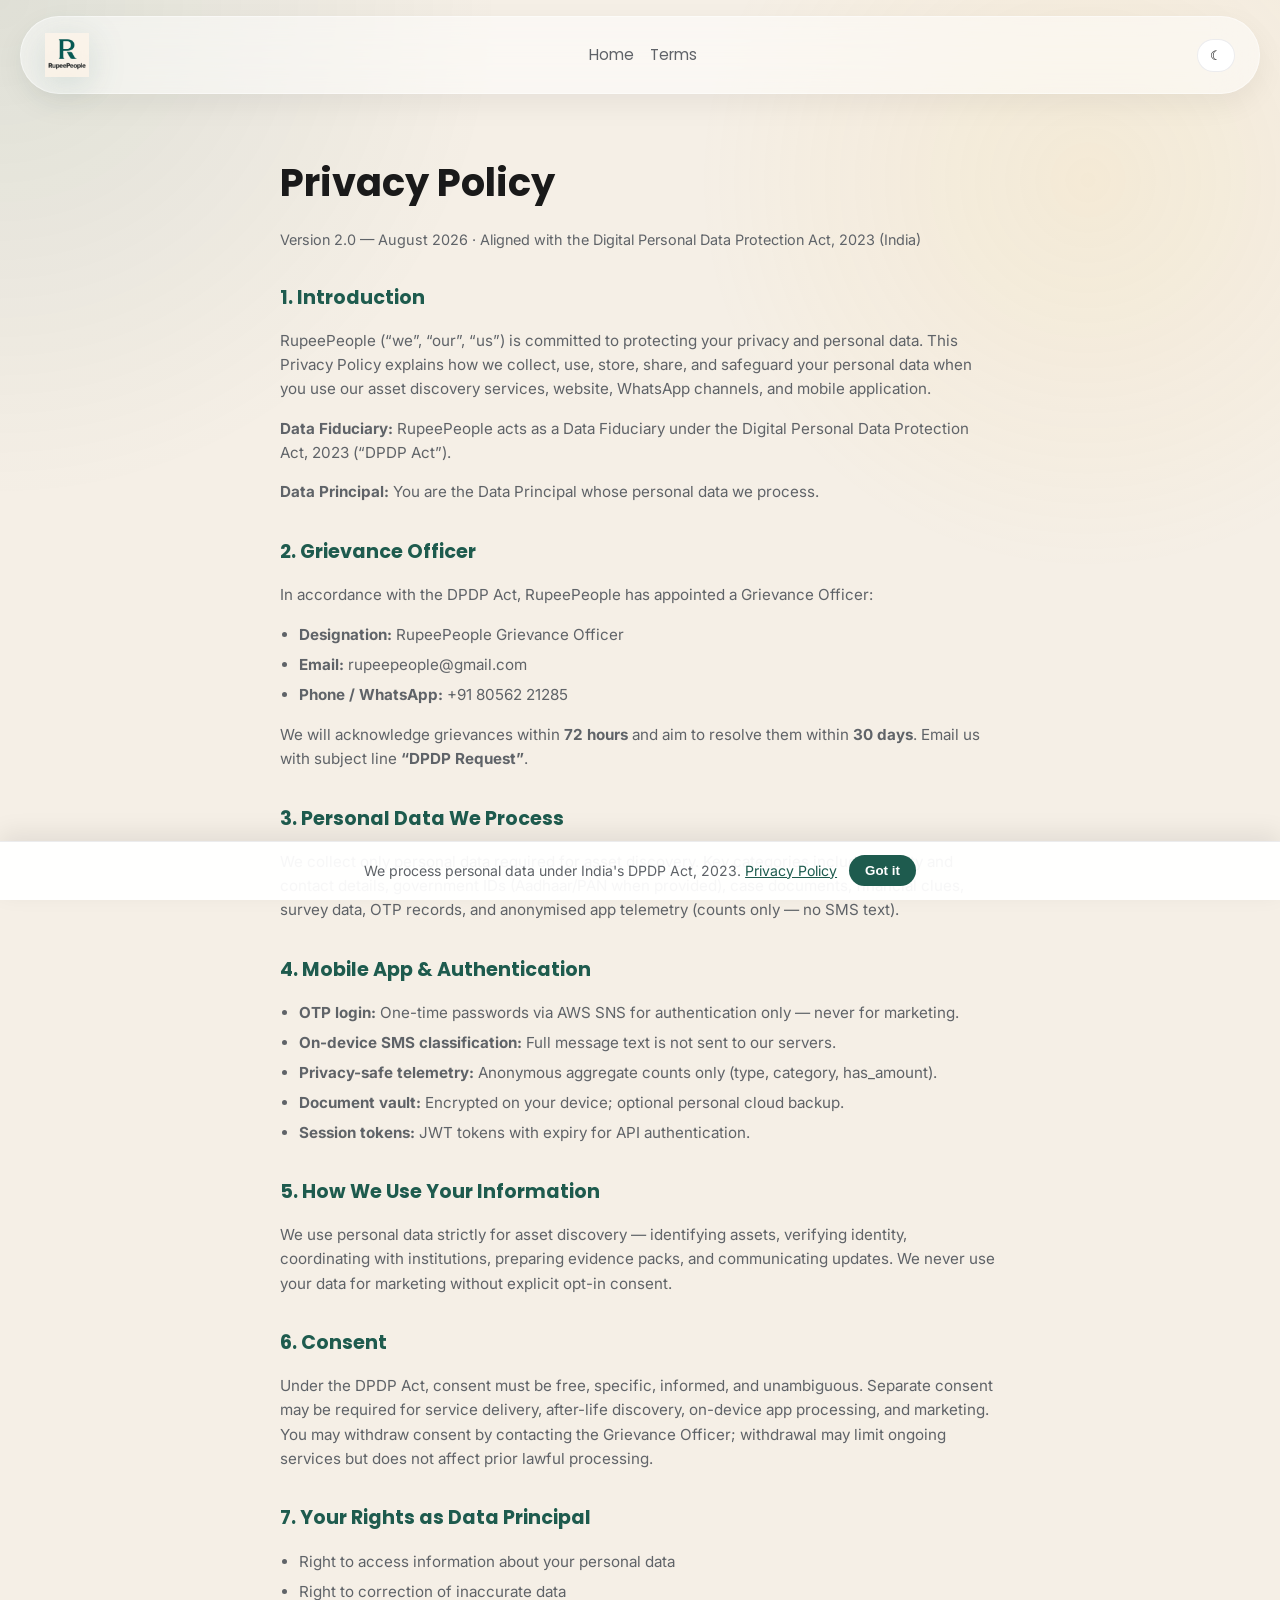
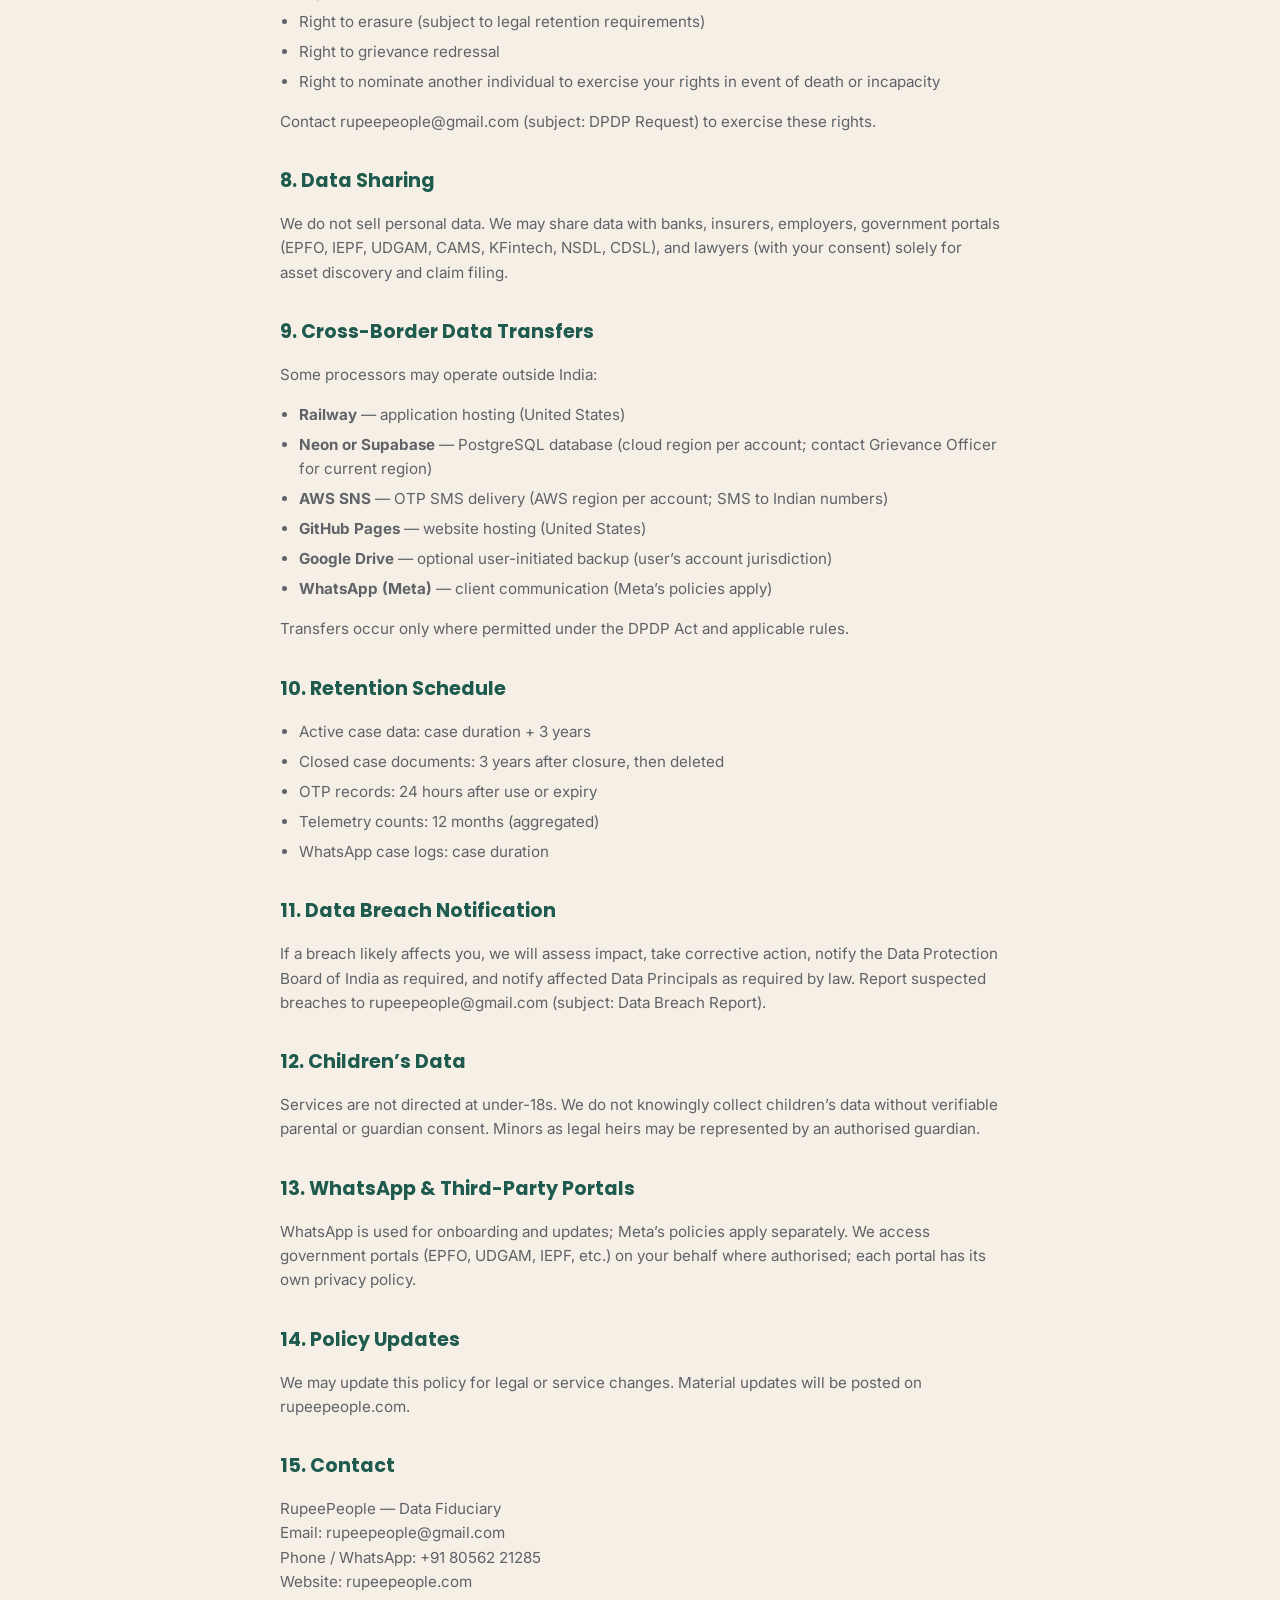
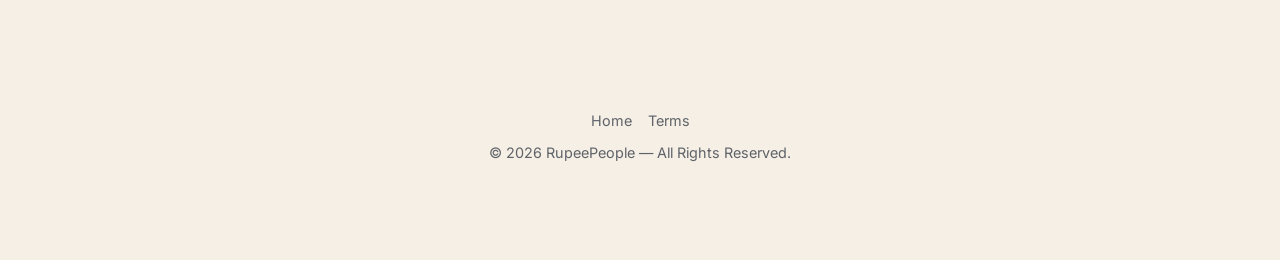
==== privacy.html @ bc7de08b "Publish DPDP Act 2023 legal pages and website compliance notices. Update Privacy Policy v2.0, add Te" ====
﻿<!DOCTYPE html>
<html lang="en">
<head>
  <meta charset="UTF-8" />
  <meta name="viewport" content="width=device-width, initial-scale=1.0" />
  <meta name="description" content="RupeePeople Privacy Policy v2.0 — DPDP Act 2023 compliant. Grievance Officer, Data Principal rights, retention, and cross-border disclosures." />
  <title>Privacy Policy — RupeePeople</title>
  <link rel="preconnect" href="https://fonts.googleapis.com" />
  <link rel="preconnect" href="https://fonts.gstatic.com" crossorigin />
  <link href="https://fonts.googleapis.com/css2?family=Inter:wght@400;500;600;700&family=Poppins:wght@500;600;700&display=swap" rel="stylesheet" />
  <link rel="stylesheet" href="style.css" />
  <script defer src="script.js"></script>
</head>
<body>
  <header class="rp-header">
    <div class="rp-logo-wrap">
      <a href="index.html"><img src="Logo with wording.jpeg" alt="RupeePeople logo" class="rp-logo" /></a>
    </div>
    <nav class="rp-nav">
      <a href="index.html">Home</a>
      <a href="terms.html">Terms</a>
    </nav>
    <button class="rp-dark-toggle" id="darkToggle" aria-label="Toggle dark mode">☾</button>
  </header>

  <main class="rp-legal">
    <h1>Privacy Policy</h1>
    <p class="rp-legal-meta">Version 2.0 — August 2026 · Aligned with the Digital Personal Data Protection Act, 2023 (India)</p>

    <h2>1. Introduction</h2>
    <p>RupeePeople (“we”, “our”, “us”) is committed to protecting your privacy and personal data. This Privacy Policy explains how we collect, use, store, share, and safeguard your personal data when you use our asset discovery services, website, WhatsApp channels, and mobile application.</p>
    <p><strong>Data Fiduciary:</strong> RupeePeople acts as a Data Fiduciary under the Digital Personal Data Protection Act, 2023 (“DPDP Act”).</p>
    <p><strong>Data Principal:</strong> You are the Data Principal whose personal data we process.</p>

    <h2>2. Grievance Officer</h2>
    <p>In accordance with the DPDP Act, RupeePeople has appointed a Grievance Officer:</p>
    <ul>
      <li><strong>Designation:</strong> RupeePeople Grievance Officer</li>
      <li><strong>Email:</strong> <a href="mailto:rupeepeople@gmail.com">rupeepeople@gmail.com</a></li>
      <li><strong>Phone / WhatsApp:</strong> <a href="tel:+918056221285">+91 80562 21285</a></li>
    </ul>
    <p>We will acknowledge grievances within <strong>72 hours</strong> and aim to resolve them within <strong>30 days</strong>. Email us with subject line <strong>“DPDP Request”</strong>.</p>

    <h2>3. Personal Data We Process</h2>
    <p>We collect only personal data required for asset discovery. Key categories include identity and contact details, government IDs (Aadhaar/PAN when provided), case documents, financial clues, survey data, OTP records, and anonymised app telemetry (counts only — no SMS text).</p>

    <h2>4. Mobile App &amp; Authentication</h2>
    <ul>
      <li><strong>OTP login:</strong> One-time passwords via AWS SNS for authentication only — never for marketing.</li>
      <li><strong>On-device SMS classification:</strong> Full message text is not sent to our servers.</li>
      <li><strong>Privacy-safe telemetry:</strong> Anonymous aggregate counts only (type, category, has_amount).</li>
      <li><strong>Document vault:</strong> Encrypted on your device; optional personal cloud backup.</li>
      <li><strong>Session tokens:</strong> JWT tokens with expiry for API authentication.</li>
    </ul>

    <h2>5. How We Use Your Information</h2>
    <p>We use personal data strictly for asset discovery — identifying assets, verifying identity, coordinating with institutions, preparing evidence packs, and communicating updates. We never use your data for marketing without explicit opt-in consent.</p>

    <h2>6. Consent</h2>
    <p>Under the DPDP Act, consent must be free, specific, informed, and unambiguous. Separate consent may be required for service delivery, after-life discovery, on-device app processing, and marketing. You may withdraw consent by contacting the Grievance Officer; withdrawal may limit ongoing services but does not affect prior lawful processing.</p>

    <h2>7. Your Rights as Data Principal</h2>
    <ul>
      <li>Right to access information about your personal data</li>
      <li>Right to correction of inaccurate data</li>
      <li>Right to erasure (subject to legal retention requirements)</li>
      <li>Right to grievance redressal</li>
      <li>Right to nominate another individual to exercise your rights in event of death or incapacity</li>
    </ul>
    <p>Contact <a href="mailto:rupeepeople@gmail.com">rupeepeople@gmail.com</a> (subject: DPDP Request) to exercise these rights.</p>

    <h2>8. Data Sharing</h2>
    <p>We do not sell personal data. We may share data with banks, insurers, employers, government portals (EPFO, IEPF, UDGAM, CAMS, KFintech, NSDL, CDSL), and lawyers (with your consent) solely for asset discovery and claim filing.</p>

    <h2>9. Cross-Border Data Transfers</h2>
    <p>Some processors may operate outside India:</p>
    <ul>
      <li><strong>Railway</strong> — application hosting (United States)</li>
      <li><strong>Neon or Supabase</strong> — PostgreSQL database (cloud region per account; contact Grievance Officer for current region)</li>
      <li><strong>AWS SNS</strong> — OTP SMS delivery (AWS region per account; SMS to Indian numbers)</li>
      <li><strong>GitHub Pages</strong> — website hosting (United States)</li>
      <li><strong>Google Drive</strong> — optional user-initiated backup (user’s account jurisdiction)</li>
      <li><strong>WhatsApp (Meta)</strong> — client communication (Meta’s policies apply)</li>
    </ul>
    <p>Transfers occur only where permitted under the DPDP Act and applicable rules.</p>

    <h2>10. Retention Schedule</h2>
    <ul>
      <li>Active case data: case duration + 3 years</li>
      <li>Closed case documents: 3 years after closure, then deleted</li>
      <li>OTP records: 24 hours after use or expiry</li>
      <li>Telemetry counts: 12 months (aggregated)</li>
      <li>WhatsApp case logs: case duration</li>
    </ul>

    <h2>11. Data Breach Notification</h2>
    <p>If a breach likely affects you, we will assess impact, take corrective action, notify the Data Protection Board of India as required, and notify affected Data Principals as required by law. Report suspected breaches to <a href="mailto:rupeepeople@gmail.com">rupeepeople@gmail.com</a> (subject: Data Breach Report).</p>

    <h2>12. Children’s Data</h2>
    <p>Services are not directed at under-18s. We do not knowingly collect children’s data without verifiable parental or guardian consent. Minors as legal heirs may be represented by an authorised guardian.</p>

    <h2>13. WhatsApp &amp; Third-Party Portals</h2>
    <p>WhatsApp is used for onboarding and updates; Meta’s policies apply separately. We access government portals (EPFO, UDGAM, IEPF, etc.) on your behalf where authorised; each portal has its own privacy policy.</p>

    <h2>14. Policy Updates</h2>
    <p>We may update this policy for legal or service changes. Material updates will be posted on rupeepeople.com.</p>

    <h2>15. Contact</h2>
    <p>RupeePeople — Data Fiduciary<br />
    Email: <a href="mailto:rupeepeople@gmail.com">rupeepeople@gmail.com</a><br />
    Phone / WhatsApp: <a href="tel:+918056221285">+91 80562 21285</a><br />
    Website: <a href="https://www.rupeepeople.com">rupeepeople.com</a></p>
  </main>

  <footer class="rp-footer">
    <nav class="rp-footer-links"><a href="index.html">Home</a><a href="terms.html">Terms</a></nav>
    <span>© 2026 RupeePeople — All Rights Reserved.</span>
  </footer>
</body>
</html>
---- style.css ----
﻿:root {
  --bg: #F5EFE6;
  --bg-2: #ffffff;
  --text: #1A1A1A;
  --muted: #5f6368;
  --accent: #1E5B4E;
  --accent-2: #2a7a68;
  --border: rgba(15, 23, 42, 0.08);
  --shadow: 0 20px 40px rgba(0, 0, 0, 0.08);
  --hero-shift: 0px;
}

* { box-sizing: border-box; }
html {
  scroll-behavior: smooth;
  scroll-padding-top: 90px;
}
body {
  margin: 0;
  font-family: Inter, -apple-system, BlinkMacSystemFont, "Segoe UI", sans-serif;
  color: var(--text);
  background: var(--bg);
  line-height: 1.6;
  overflow-x: hidden;
}

h1, h2, h3, .rp-nav a, .rp-tagline, .rp-btn-primary, .rp-btn-ghost {
  font-family: Poppins, Inter, -apple-system, BlinkMacSystemFont, "Segoe UI", sans-serif;
}

body::before {
  content: "";
  position: fixed;
  inset: 0;
  background: radial-gradient(circle at top left, rgba(30, 91, 78, 0.10), transparent 32%),
              radial-gradient(circle at 85% 20%, rgba(240, 193, 75, 0.10), transparent 30%);
  pointer-events: none;
  z-index: -1;
}

a { color: inherit; text-decoration: none; }
img { max-width: 100%; display: block; }

.rp-header {
  position: sticky;
  top: 0;
  z-index: 20;
  display: flex;
  align-items: center;
  justify-content: space-between;
  padding: 1rem 1.5rem;
  margin: 16px 20px 0;
  background: rgba(255,255,255,0.5);
  backdrop-filter: blur(20px);
  border: 1px solid rgba(255,255,255,0.45);
  border-radius: 999px;
  box-shadow: 0 10px 30px rgba(0, 0, 0, 0.06);
  animation: fadeDown 700ms ease both;
}

@keyframes fadeDown {
  from { transform: translateY(-8px); opacity: 0; }
  to { transform: translateY(0); opacity: 1; }
}

.rp-logo-wrap {
  display: flex;
  align-items: center;
  gap: 0.8rem;
}

.rp-logo {
  height: 44px;
  width: auto;
  filter: drop-shadow(0 8px 18px rgba(30, 91, 78, 0.16));
}

.rp-tagline {
  font-size: 0.8rem;
  font-weight: 700;
  letter-spacing: 0.16em;
  text-transform: uppercase;
  color: var(--accent);
}

.rp-logo-animate { animation: rpLogoPop 1.2s ease-out; }

@keyframes rpLogoPop {
  0% { transform: scale(0.2); opacity: 0; }
  60% { transform: scale(1.15); opacity: 1; }
  100% { transform: scale(1); }
}

.rp-nav {
  display: flex;
  gap: 1rem;
  color: var(--muted);
  font-size: 0.95rem;
}

.rp-nav a:hover {
  color: var(--accent);
}

.rp-dark-toggle {
  border: 1px solid var(--border);
  background: #fff;
  border-radius: 999px;
  padding: 0.5rem 0.75rem;
  cursor: pointer;
}

.rp-hero {
  position: relative;
  min-height: 92vh;
  display: flex;
  align-items: center;
  justify-content: center;
  padding: 5.5rem 1.25rem 3rem;
  overflow: hidden;
}

.rp-hero::before,
.rp-hero::after {
  content: "";
  position: absolute;
  inset: 0;
  pointer-events: none;
  transition: transform 220ms ease-out;
}

.rp-hero::before {
  background: radial-gradient(circle at 20% 20%, rgba(30, 91, 78, 0.16), transparent 32%),
              radial-gradient(circle at 80% 20%, rgba(240, 193, 75, 0.16), transparent 34%);
  transform: translate3d(0, calc(var(--hero-shift) * -1), 0);
}

.rp-hero::after {
  background: linear-gradient(120deg, rgba(255,255,255,0.24), transparent 60%);
  transform: translate3d(0, calc(var(--hero-shift) * 0.35), 0);
}

.rp-hero-inner {
  position: relative;
  z-index: 1;
  max-width: 980px;
  margin: 0 auto;
  text-align: center;
  background: rgba(255,255,255,0.4);
  border: 1px solid rgba(255,255,255,0.45);
  border-radius: 24px;
  box-shadow: 0 20px 40px rgba(0, 0, 0, 0.08);
  padding: 3.3rem 1.6rem;
  overflow: hidden;
  backdrop-filter: blur(20px);
  animation: heroReveal 900ms ease both;
}

.rp-hero-inner::before {
  content: "";
  position: absolute;
  inset: -20% auto auto -10%;
  width: 320px;
  height: 320px;
  background: radial-gradient(circle, rgba(30, 91, 78, 0.18), transparent 70%);
  filter: blur(10px);
  pointer-events: none;
}

.rp-hero-inner::after {
  content: "";
  position: absolute;
  inset: auto -40px -40px auto;
  width: 240px;
  height: 240px;
  background: radial-gradient(circle, rgba(240, 193, 75, 0.16), transparent 70%);
  filter: blur(8px);
  pointer-events: none;
}

@keyframes heroReveal {
  from { transform: translateY(18px); opacity: 0; }
  to { transform: translateY(0); opacity: 1; }
}

.rp-hero h1 {
  font-size: clamp(2.4rem, 4.3vw, 3.6rem);
  margin: 0 auto 1rem;
  line-height: 1.05;
  letter-spacing: -0.03em;
  font-weight: 800;
  max-width: 760px;
  animation: heroTextIn 900ms cubic-bezier(0.2, 0.8, 0.2, 1) both;
}

.rp-hero p {
  font-size: 1.12rem;
  color: var(--muted);
  max-width: 720px;
  margin: 0 auto 1.6rem;
  opacity: 0.9;
  animation: heroTextIn 900ms cubic-bezier(0.2, 0.8, 0.2, 1) 140ms both;
}

.rp-hero-cta {
  animation: heroTextIn 900ms cubic-bezier(0.2, 0.8, 0.2, 1) 280ms both;
}

@keyframes heroTextIn {
  from {
    opacity: 0;
    transform: translateY(16px);
  }
  to {
    opacity: 1;
    transform: translateY(0);
  }
}

.rp-hero-cta {
  display: flex;
  flex-wrap: wrap;
  gap: 0.85rem;
}

.rp-btn-primary,
.rp-btn-ghost {
  display: inline-flex;
  align-items: center;
  justify-content: center;
  padding: 0.9rem 1.2rem;
  border-radius: 999px;
  font-weight: 600;
  transition: transform 180ms ease, box-shadow 180ms ease;
}

.rp-hero-cta {
  justify-content: center;
}

.rp-btn-primary {
  background: linear-gradient(135deg, var(--accent), var(--accent-2));
  color: white;
  box-shadow: 0 16px 30px rgba(30, 91, 78, 0.18);
  border: 1px solid transparent;
}

.rp-btn-ghost {
  background: #fff;
  border: 1px solid var(--border);
}

.rp-btn-primary:hover,
.rp-btn-ghost:hover {
  transform: translateY(-2px);
}

.rp-card:hover,
.rp-contact-item:hover {
  transform: translateY(-4px);
  box-shadow: 0 24px 48px rgba(0, 0, 0, 0.1);
  transition: transform 220ms ease, box-shadow 220ms ease;
}

.rp-btn-primary,
.rp-btn-ghost,
.rp-contact-item,
.rp-card {
  will-change: transform;
}

.rp-section {
  max-width: 1100px;
  margin: 0 auto 1.5rem;
  padding: 1.2rem 1.25rem 2rem;
}

.rp-glass {
  background: rgba(255,255,255,0.5);
  border: 1px solid rgba(255,255,255,0.45);
  border-radius: 20px;
  box-shadow: 0 12px 30px rgba(0, 0, 0, 0.06);
  backdrop-filter: blur(15px);
}

.rp-section h2 {
  margin-top: 0;
  margin-bottom: 0.7rem;
  font-size: clamp(1.5rem, 2.2vw, 2rem);
}

.rp-section > p {
  color: var(--muted);
  max-width: 760px;
}

.rp-grid {
  display: grid;
  grid-template-columns: repeat(3, minmax(0, 1fr));
  gap: 1rem;
  margin-top: 1.4rem;
}

.rp-card {
  padding: 1.15rem 1.15rem 1.2rem;
  border-radius: 20px;
}

.rp-card h3 {
  margin: 0 0 0.35rem;
  font-size: 1.05rem;
}

.rp-card p {
  margin: 0;
  color: var(--muted);
}

.rp-contact {
  padding-bottom: 5rem;
}

.rp-contact-grid {
  display: grid;
  grid-template-columns: repeat(3, minmax(0, 1fr));
  gap: 1rem;
  margin-top: 1rem;
}

.rp-contact-item {
  padding: 1rem 1.1rem;
  background: rgba(255,255,255,0.65);
  border: 1px solid rgba(255,255,255,0.45);
  border-radius: 18px;
  box-shadow: 0 10px 24px rgba(0, 0, 0, 0.05);
  font-weight: 600;
  backdrop-filter: blur(10px);
}

.rp-whatsapp-fab {
  position: fixed;
  right: 1.2rem;
  bottom: 1.2rem;
  border: 0;
  border-radius: 999px;
  width: 58px;
  height: 58px;
  font-size: 1.4rem;
  background: linear-gradient(135deg, var(--accent), var(--accent-2));
  color: white;
  box-shadow: 0 16px 30px rgba(30, 91, 78, 0.24);
  cursor: pointer;
}

.rp-footer {
  padding: 1.2rem 1.5rem 2rem;
  text-align: center;
  color: var(--muted);
  font-size: 0.9rem;
}

@media (max-width: 900px) {
  .rp-grid,
  .rp-contact-grid {
    grid-template-columns: repeat(2, minmax(0, 1fr));
  }
}

@media (max-width: 640px) {
  .rp-header {
    flex-wrap: wrap;
    gap: 0.7rem;
  }
  .rp-nav {
    width: 100%;
    justify-content: space-between;
  }
  .rp-hero-inner {
    padding: 2.2rem 1.1rem;
  }
  .rp-grid,
  .rp-contact-grid {
    grid-template-columns: 1fr;
  }
}

body.dark {
  --bg: #07110d;
  --bg-2: #0f1713;
  --text: #f7f9f8;
  --muted: #b7c2bc;
  --accent: #34d399;
  --accent-2: #22d3ee;
  --border: rgba(255,255,255,0.1);
  background: linear-gradient(180deg, #07110d 0%, #0d1612 100%);
}

body.dark .rp-header,
body.dark .rp-hero-inner,
body.dark .rp-glass,
body.dark .rp-card,
body.dark .rp-contact-item {
  background: rgba(15, 23, 20, 0.9);
  color: var(--text);
}

body.dark .rp-btn-ghost,
body.dark .rp-dark-toggle {
  background: #0f1713;
  color: var(--text);
}

.rp-btn-gold {
  display: inline-flex;
  align-items: center;
  justify-content: center;
  padding: 0.9rem 1.2rem;
  border-radius: 999px;
  font-weight: 600;
  transition: transform 180ms ease, box-shadow 180ms ease;
  background: linear-gradient(135deg, #F0C14B, #e8b030);
  color: #1A1A1A;
  box-shadow: 0 12px 24px rgba(240, 193, 75, 0.25);
  border: 1px solid transparent;
}
.rp-btn-gold:hover { transform: translateY(-2px); }
.rp-grid-2 { grid-template-columns: repeat(2, minmax(0, 1fr)); }
.rp-card ul { margin: 0.5rem 0 0; padding-left: 1.1rem; color: var(--muted); font-size: 0.9rem; }
.rp-card ul li { margin-bottom: 0.25rem; }
.rp-badge { display: inline-block; font-size: 0.75rem; font-weight: 600; padding: 0.25rem 0.65rem; border-radius: 999px; background: rgba(30, 91, 78, 0.12); color: var(--accent); margin-bottom: 0.5rem; }
.rp-badge-gold { background: rgba(240, 193, 75, 0.25); color: #8a6914; }
.rp-subsection-title { font-size: 1.1rem; font-weight: 600; margin: 1.8rem 0 0.5rem; color: var(--text); }
.rp-trust-strip { max-width: 1100px; margin: 0 auto 1.5rem; padding: 1.5rem 1.25rem; }
.rp-trust-list { display: grid; grid-template-columns: repeat(4, minmax(0, 1fr)); gap: 1rem; list-style: none; margin: 0; padding: 0; }
.rp-trust-list li { text-align: center; padding: 1rem; background: rgba(255,255,255,0.55); border: 1px solid rgba(255,255,255,0.45); border-radius: 16px; font-size: 0.9rem; font-weight: 500; backdrop-filter: blur(10px); }
.rp-trust-list li strong { display: block; color: var(--accent); margin-bottom: 0.3rem; font-size: 0.85rem; }
.rp-app-highlight { border-left: 4px solid #F0C14B; }
.rp-pricing-note { margin-top: 1.2rem; padding: 1rem 1.2rem; background: rgba(30, 91, 78, 0.08); border-radius: 14px; font-size: 0.95rem; color: var(--text); }
.rp-footer-links { display: flex; flex-wrap: wrap; justify-content: center; gap: 1rem; margin-bottom: 0.6rem; }
.rp-footer-links a:hover { color: var(--accent); }
.rp-legal { max-width: 760px; margin: 0 auto; padding: 2rem 1.25rem 5rem; }
.rp-legal h1 { font-size: clamp(1.8rem, 3vw, 2.4rem); margin-bottom: 0.3rem; }
.rp-legal .rp-legal-meta { color: var(--muted); font-size: 0.9rem; margin-bottom: 2rem; }
.rp-legal h2 { font-size: 1.2rem; margin: 2rem 0 0.6rem; color: var(--accent); }
.rp-legal p, .rp-legal li { color: var(--muted); font-size: 0.95rem; }
.rp-legal ul { padding-left: 1.2rem; }
.rp-legal ul li { margin-bottom: 0.35rem; }
.rp-whatsapp-fab { z-index: 30; }
.rp-hero { min-height: 88vh; }
.rp-hero h1 { font-size: clamp(2rem, 4vw, 3.2rem); max-width: 820px; font-weight: 700; line-height: 1.1; }
@media (max-width: 900px) { .rp-trust-list { grid-template-columns: repeat(2, minmax(0, 1fr)); } }
@media (max-width: 640px) { .rp-tagline { display: none; } .rp-grid-2, .rp-trust-list { grid-template-columns: 1fr; } .rp-nav { flex-wrap: wrap; gap: 0.5rem; } }
body.dark .rp-trust-list li { background: rgba(15, 23, 20, 0.9); color: var(--text); }
body.dark .rp-pricing-note { background: rgba(61, 158, 136, 0.12); }

.rp-consent-note {
  font-size: 0.82rem;
  color: var(--muted);
  margin-top: 1.2rem;
  max-width: 520px;
  margin-left: auto;
  margin-right: auto;
}
.rp-consent-note a { color: var(--accent); text-decoration: underline; }

.rp-dpdp-notice {
  max-width: 1100px;
  margin: 0 auto 1rem;
  padding: 1rem 1.25rem;
  text-align: center;
  font-size: 0.88rem;
  color: var(--muted);
}
.rp-dpdp-notice a { color: var(--accent); text-decoration: underline; }

.rp-privacy-banner {
  position: fixed;
  bottom: 0;
  left: 0;
  right: 0;
  z-index: 40;
  display: flex;
  flex-wrap: wrap;
  align-items: center;
  justify-content: center;
  gap: 0.75rem;
  padding: 0.85rem 1.25rem;
  background: rgba(255,255,255,0.95);
  border-top: 1px solid var(--border);
  box-shadow: 0 -8px 24px rgba(0,0,0,0.08);
  font-size: 0.88rem;
  color: var(--muted);
}
.rp-privacy-banner a { color: var(--accent); text-decoration: underline; }
.rp-privacy-banner button {
  border: 0;
  border-radius: 999px;
  padding: 0.5rem 1rem;
  background: var(--accent);
  color: white;
  font-weight: 600;
  cursor: pointer;
}
body.dark .rp-privacy-banner { background: rgba(15, 23, 20, 0.95); color: var(--muted); }
body.has-privacy-banner { padding-bottom: 4rem; }
body.has-privacy-banner .rp-whatsapp-fab { bottom: 4.5rem; }
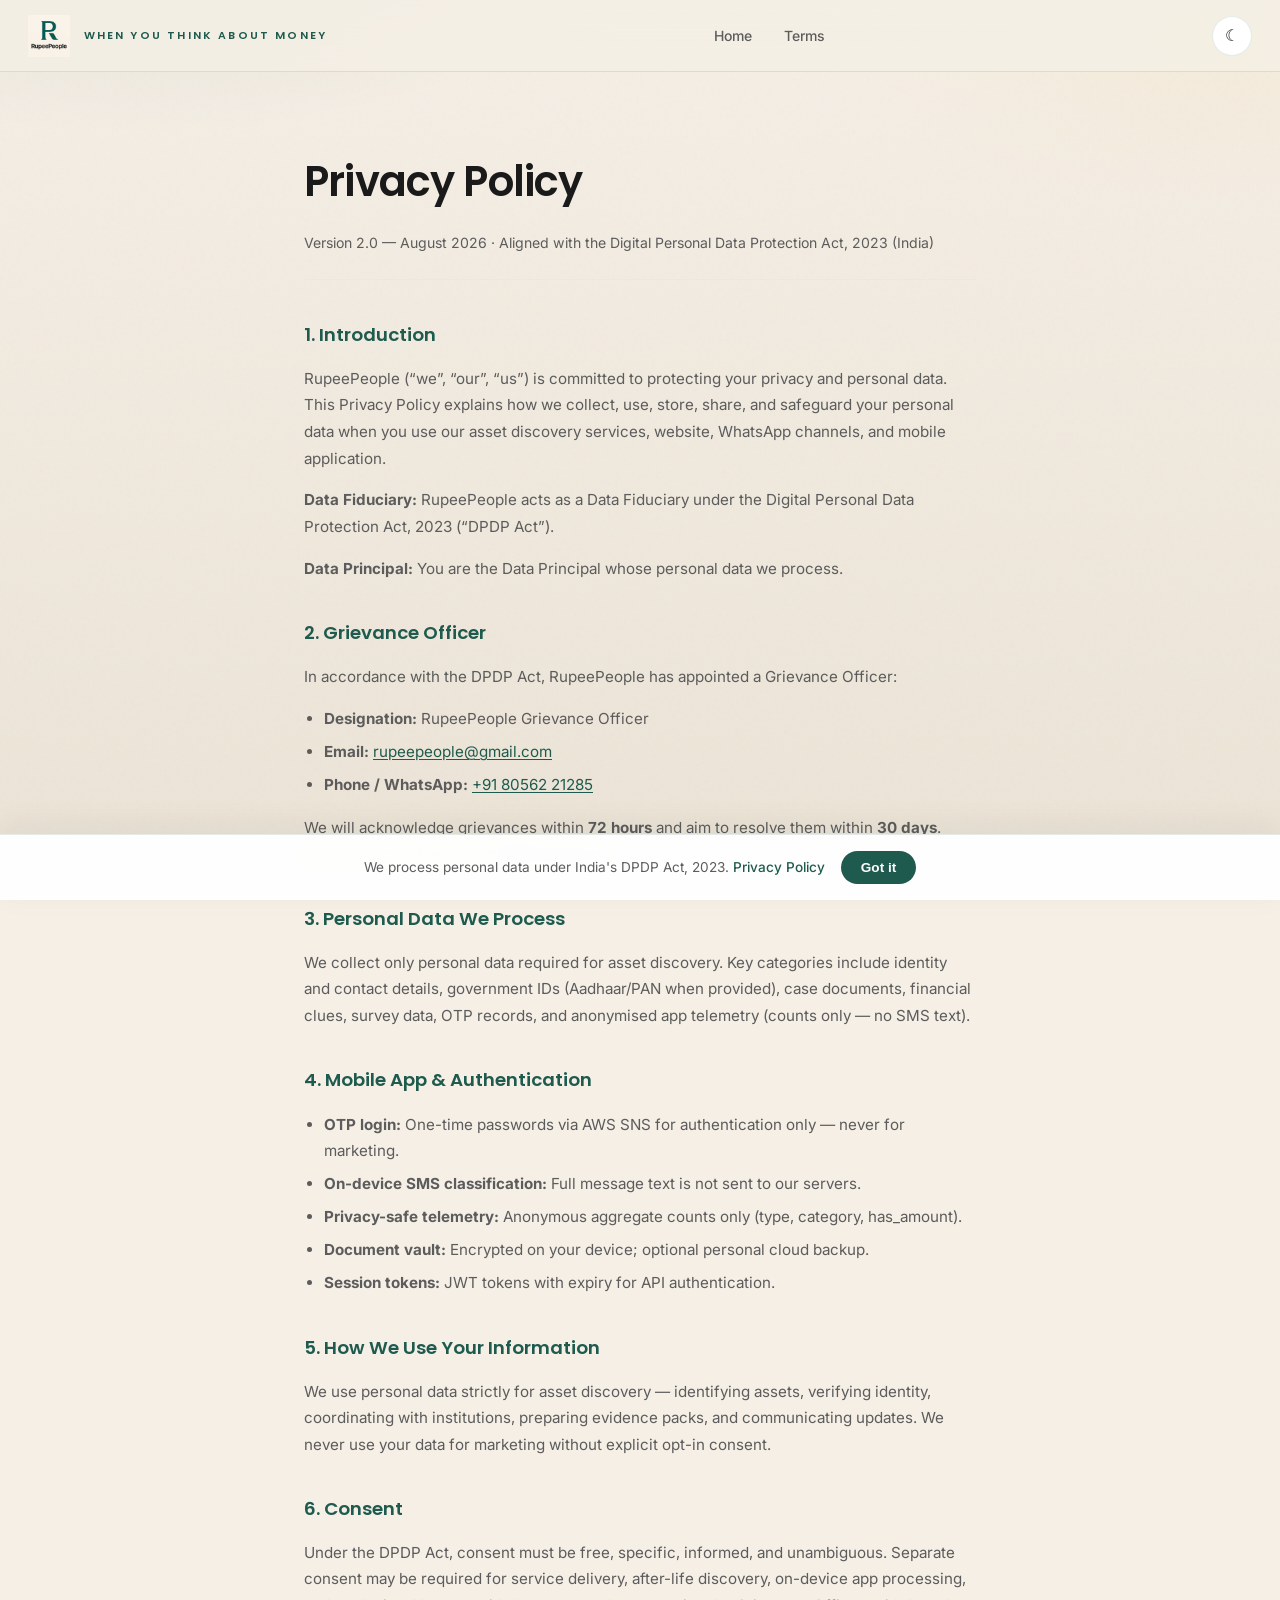
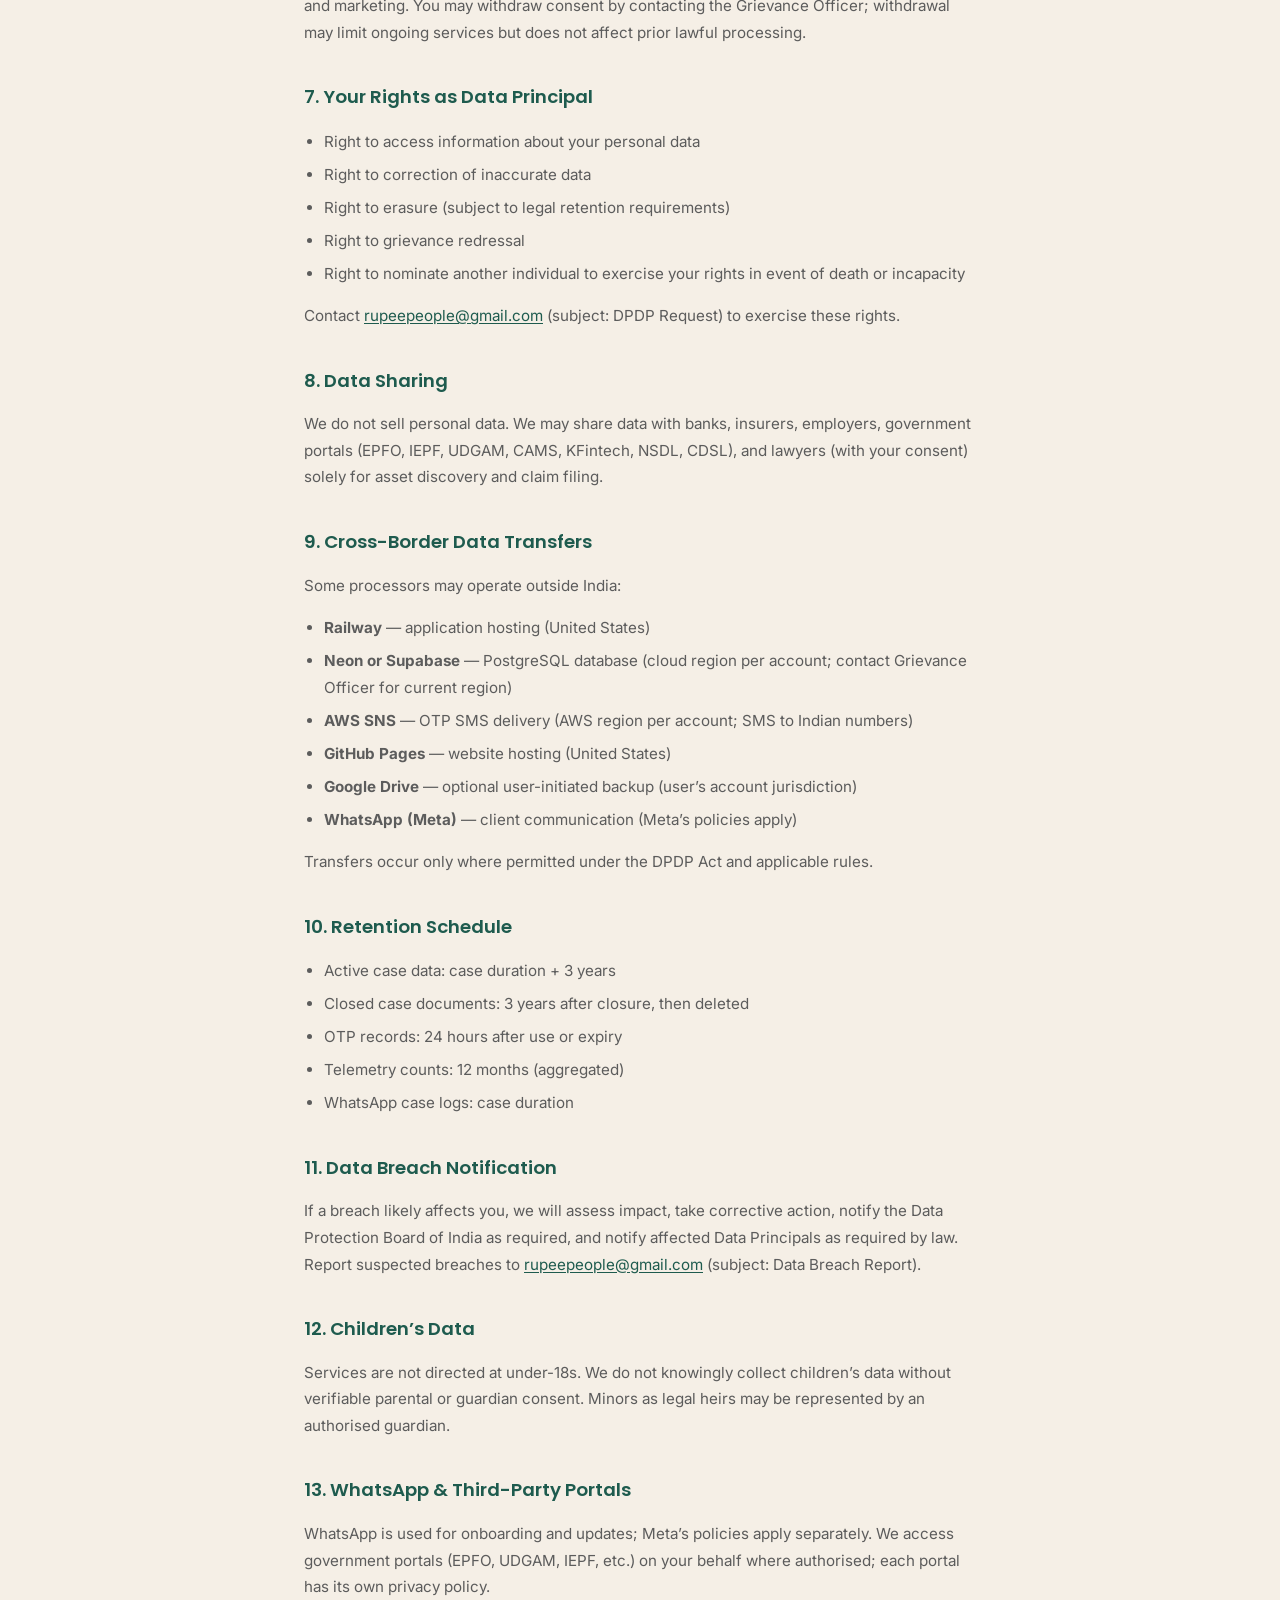
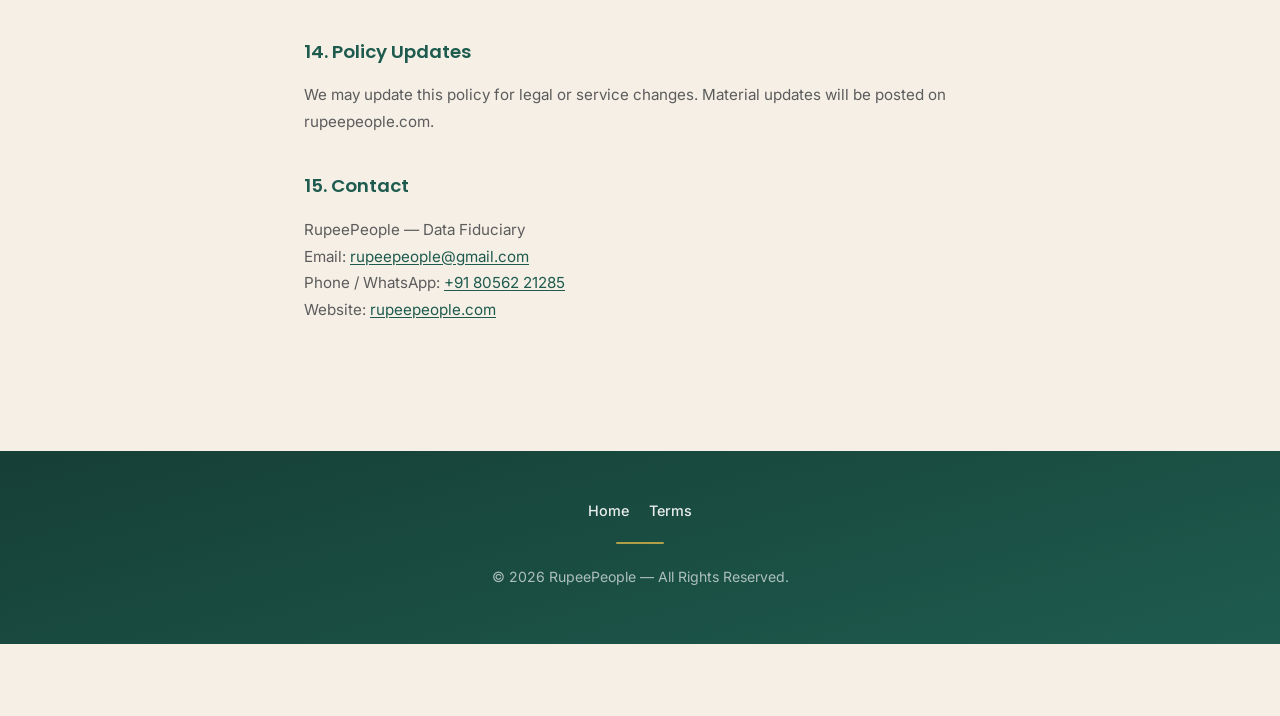
==== commit ea716a85: "Refine website UI to premium brand-aligned experience. Co-authored-by: Cursor <cursoragent@cursor.co" ====
--- a/privacy.html
+++ b/privacy.html
@@ -12,15 +12,19 @@
   <script defer src="script.js"></script>
 </head>
 <body>
-  <header class="rp-header">
+  <header class="rp-header" id="siteHeader">
     <div class="rp-logo-wrap">
       <a href="index.html"><img src="Logo with wording.jpeg" alt="RupeePeople logo" class="rp-logo" /></a>
+      <span class="rp-tagline">When you think about money</span>
     </div>
-    <nav class="rp-nav">
+    <nav class="rp-nav" id="siteNav" aria-label="Main navigation">
       <a href="index.html">Home</a>
       <a href="terms.html">Terms</a>
     </nav>
-    <button class="rp-dark-toggle" id="darkToggle" aria-label="Toggle dark mode">☾</button>
+    <div class="rp-header-actions">
+      <button class="rp-nav-toggle" id="navToggle" type="button" aria-label="Open menu" aria-expanded="false">☰</button>
+      <button class="rp-dark-toggle" id="darkToggle" type="button" aria-label="Toggle dark mode">☾</button>
+    </div>
   </header>
 
   <main class="rp-legal">
@@ -113,8 +117,12 @@
   </main>
 
   <footer class="rp-footer">
-    <nav class="rp-footer-links"><a href="index.html">Home</a><a href="terms.html">Terms</a></nav>
-    <span>© 2026 RupeePeople — All Rights Reserved.</span>
+    <nav class="rp-footer-links">
+      <a href="index.html">Home</a>
+      <a href="terms.html">Terms</a>
+    </nav>
+    <div class="rp-footer-divider" aria-hidden="true"></div>
+    <p class="rp-footer-meta">© 2026 RupeePeople — All Rights Reserved.</p>
   </footer>
 </body>
 </html>
--- a/style.css
+++ b/style.css
@@ -1,39 +1,76 @@
-﻿:root {
-  --bg: #F5EFE6;
-  --bg-2: #ffffff;
-  --text: #1A1A1A;
-  --muted: #5f6368;
-  --accent: #1E5B4E;
-  --accent-2: #2a7a68;
-  --border: rgba(15, 23, 42, 0.08);
-  --shadow: 0 20px 40px rgba(0, 0, 0, 0.08);
+﻿/* RupeePeople — Premium UI (brand SOP tokens only) */
+:root {
+  --rp-green: #1E5B4E;
+  --rp-green-light: #2a7566;
+  --rp-green-dark: #163f36;
+  --rp-black: #1A1A1A;
+  --rp-beige: #F5EFE6;
+  --rp-beige-deep: #ebe3d6;
+  --rp-grey: #E8E8E8;
+  --rp-gold: #F0C14B;
+  --rp-gold-deep: #d4a832;
+
+  --bg: var(--rp-beige);
+  --surface: rgba(255, 255, 255, 0.72);
+  --surface-solid: #ffffff;
+  --text: var(--rp-black);
+  --muted: #5c5c5c;
+  --border: rgba(30, 91, 78, 0.12);
+  --border-soft: rgba(232, 232, 232, 0.9);
+  --shadow-sm: 0 4px 20px rgba(26, 26, 26, 0.04);
+  --shadow-md: 0 12px 40px rgba(26, 26, 26, 0.08);
+  --shadow-lg: 0 24px 64px rgba(30, 91, 78, 0.12);
+  --shadow-gold: 0 8px 32px rgba(240, 193, 75, 0.28);
+  --radius-sm: 12px;
+  --radius-md: 20px;
+  --radius-lg: 28px;
+  --radius-pill: 999px;
+  --header-h: 72px;
   --hero-shift: 0px;
+  --ease-out: cubic-bezier(0.22, 1, 0.36, 1);
 }
 
 * { box-sizing: border-box; }
+
 html {
   scroll-behavior: smooth;
-  scroll-padding-top: 90px;
-}
+  scroll-padding-top: calc(var(--header-h) + 24px);
+}
+
 body {
   margin: 0;
   font-family: Inter, -apple-system, BlinkMacSystemFont, "Segoe UI", sans-serif;
+  font-size: 1rem;
   color: var(--text);
   background: var(--bg);
-  line-height: 1.6;
+  line-height: 1.65;
   overflow-x: hidden;
-}
-
-h1, h2, h3, .rp-nav a, .rp-tagline, .rp-btn-primary, .rp-btn-ghost {
-  font-family: Poppins, Inter, -apple-system, BlinkMacSystemFont, "Segoe UI", sans-serif;
-}
-
+  -webkit-font-smoothing: antialiased;
+}
+
+h1, h2, h3, .rp-nav a, .rp-tagline, .rp-btn-primary, .rp-btn-ghost, .rp-btn-gold, .rp-section-eyebrow {
+  font-family: Poppins, Inter, sans-serif;
+}
+
+/* Ambient background */
 body::before {
   content: "";
   position: fixed;
   inset: 0;
-  background: radial-gradient(circle at top left, rgba(30, 91, 78, 0.10), transparent 32%),
-              radial-gradient(circle at 85% 20%, rgba(240, 193, 75, 0.10), transparent 30%);
+  background:
+    radial-gradient(ellipse 80% 50% at 10% -10%, rgba(30, 91, 78, 0.09), transparent 50%),
+    radial-gradient(ellipse 60% 40% at 95% 5%, rgba(240, 193, 75, 0.07), transparent 45%),
+    linear-gradient(180deg, var(--rp-beige) 0%, var(--rp-beige-deep) 100%);
+  pointer-events: none;
+  z-index: -2;
+}
+
+body::after {
+  content: "";
+  position: fixed;
+  inset: 0;
+  opacity: 0.025;
+  background-image: url("data:image/svg+xml,%3Csvg viewBox='0 0 256 256' xmlns='http://www.w3.org/2000/svg'%3E%3Cfilter id='n'%3E%3CfeTurbulence type='fractalNoise' baseFrequency='0.85' numOctaves='4' stitchTiles='stitch'/%3E%3C/filter%3E%3Crect width='100%25' height='100%25' filter='url(%23n)'/%3E%3C/svg%3E");
   pointer-events: none;
   z-index: -1;
 }
@@ -41,466 +78,961 @@
 a { color: inherit; text-decoration: none; }
 img { max-width: 100%; display: block; }
 
+.rp-shell {
+  max-width: 1180px;
+  margin: 0 auto;
+  padding: 0 1.5rem;
+}
+
+/* ── Header ── */
 .rp-header {
   position: sticky;
   top: 0;
-  z-index: 20;
+  z-index: 100;
+  height: var(--header-h);
   display: flex;
   align-items: center;
   justify-content: space-between;
-  padding: 1rem 1.5rem;
-  margin: 16px 20px 0;
-  background: rgba(255,255,255,0.5);
-  backdrop-filter: blur(20px);
-  border: 1px solid rgba(255,255,255,0.45);
-  border-radius: 999px;
-  box-shadow: 0 10px 30px rgba(0, 0, 0, 0.06);
-  animation: fadeDown 700ms ease both;
-}
-
-@keyframes fadeDown {
-  from { transform: translateY(-8px); opacity: 0; }
-  to { transform: translateY(0); opacity: 1; }
+  gap: 1rem;
+  padding: 0 1.75rem;
+  margin: 0;
+  background: rgba(245, 239, 230, 0.82);
+  backdrop-filter: blur(24px) saturate(1.2);
+  border-bottom: 1px solid var(--border);
+  transition: box-shadow 0.35s var(--ease-out), background 0.35s var(--ease-out);
+}
+
+.rp-header.is-scrolled {
+  box-shadow: var(--shadow-sm);
+  background: rgba(255, 255, 255, 0.92);
 }
 
 .rp-logo-wrap {
   display: flex;
   align-items: center;
-  gap: 0.8rem;
+  gap: 0.85rem;
+  min-width: 0;
 }
 
 .rp-logo {
-  height: 44px;
+  height: 42px;
   width: auto;
-  filter: drop-shadow(0 8px 18px rgba(30, 91, 78, 0.16));
 }
 
 .rp-tagline {
-  font-size: 0.8rem;
-  font-weight: 700;
-  letter-spacing: 0.16em;
+  font-size: 0.68rem;
+  font-weight: 600;
+  letter-spacing: 0.2em;
   text-transform: uppercase;
-  color: var(--accent);
-}
-
-.rp-logo-animate { animation: rpLogoPop 1.2s ease-out; }
-
-@keyframes rpLogoPop {
-  0% { transform: scale(0.2); opacity: 0; }
-  60% { transform: scale(1.15); opacity: 1; }
-  100% { transform: scale(1); }
+  color: var(--rp-green);
+  white-space: nowrap;
 }
 
 .rp-nav {
   display: flex;
-  gap: 1rem;
-  color: var(--muted);
-  font-size: 0.95rem;
-}
-
-.rp-nav a:hover {
-  color: var(--accent);
-}
-
-.rp-dark-toggle {
+  align-items: center;
+  gap: 0.25rem;
+}
+
+.rp-nav a {
+  font-size: 0.875rem;
+  font-weight: 500;
+  color: var(--muted);
+  padding: 0.5rem 0.85rem;
+  border-radius: var(--radius-pill);
+  transition: color 0.2s, background 0.2s;
+}
+
+.rp-nav a:hover,
+.rp-nav a.is-active {
+  color: var(--rp-green);
+  background: rgba(30, 91, 78, 0.08);
+}
+
+.rp-header-actions {
+  display: flex;
+  align-items: center;
+  gap: 0.5rem;
+}
+
+.rp-dark-toggle,
+.rp-nav-toggle {
   border: 1px solid var(--border);
-  background: #fff;
-  border-radius: 999px;
-  padding: 0.5rem 0.75rem;
+  background: var(--surface-solid);
+  border-radius: var(--radius-pill);
+  width: 40px;
+  height: 40px;
+  display: inline-flex;
+  align-items: center;
+  justify-content: center;
   cursor: pointer;
-}
-
+  font-size: 1rem;
+  color: var(--text);
+  transition: border-color 0.2s, background 0.2s;
+}
+
+.rp-dark-toggle:hover,
+.rp-nav-toggle:hover {
+  border-color: var(--rp-green);
+  color: var(--rp-green);
+}
+
+.rp-nav-toggle { display: none; }
+
+.rp-header-cta {
+  display: none;
+  font-size: 0.82rem;
+  font-weight: 600;
+  padding: 0.55rem 1rem;
+  border-radius: var(--radius-pill);
+  background: var(--rp-green);
+  color: #fff;
+  white-space: nowrap;
+}
+
+.rp-header-cta:hover {
+  background: var(--rp-green-light);
+  color: #fff;
+}
+
+/* ── Hero ── */
 .rp-hero {
   position: relative;
-  min-height: 92vh;
-  display: flex;
-  align-items: center;
-  justify-content: center;
-  padding: 5.5rem 1.25rem 3rem;
+  min-height: calc(100vh - var(--header-h));
+  min-height: calc(100dvh - var(--header-h));
+  display: flex;
+  align-items: center;
+  padding: 3rem 1.5rem 4rem;
   overflow: hidden;
 }
 
-.rp-hero::before,
-.rp-hero::after {
+.rp-hero::before {
   content: "";
   position: absolute;
   inset: 0;
+  background:
+    radial-gradient(circle at 15% 40%, rgba(30, 91, 78, 0.12), transparent 40%),
+    radial-gradient(circle at 88% 25%, rgba(240, 193, 75, 0.1), transparent 35%);
+  transform: translate3d(0, calc(var(--hero-shift) * -0.6), 0);
   pointer-events: none;
-  transition: transform 220ms ease-out;
-}
-
-.rp-hero::before {
-  background: radial-gradient(circle at 20% 20%, rgba(30, 91, 78, 0.16), transparent 32%),
-              radial-gradient(circle at 80% 20%, rgba(240, 193, 75, 0.16), transparent 34%);
-  transform: translate3d(0, calc(var(--hero-shift) * -1), 0);
-}
-
-.rp-hero::after {
-  background: linear-gradient(120deg, rgba(255,255,255,0.24), transparent 60%);
-  transform: translate3d(0, calc(var(--hero-shift) * 0.35), 0);
 }
 
 .rp-hero-inner {
   position: relative;
   z-index: 1;
-  max-width: 980px;
+  width: 100%;
+  max-width: 900px;
   margin: 0 auto;
   text-align: center;
-  background: rgba(255,255,255,0.4);
-  border: 1px solid rgba(255,255,255,0.45);
-  border-radius: 24px;
-  box-shadow: 0 20px 40px rgba(0, 0, 0, 0.08);
-  padding: 3.3rem 1.6rem;
-  overflow: hidden;
-  backdrop-filter: blur(20px);
-  animation: heroReveal 900ms ease both;
-}
-
-.rp-hero-inner::before {
+}
+
+.rp-hero-eyebrow {
+  display: inline-flex;
+  align-items: center;
+  gap: 0.5rem;
+  font-size: 0.72rem;
+  font-weight: 600;
+  letter-spacing: 0.18em;
+  text-transform: uppercase;
+  color: var(--rp-green);
+  background: rgba(255, 255, 255, 0.7);
+  border: 1px solid var(--border);
+  padding: 0.45rem 1rem;
+  border-radius: var(--radius-pill);
+  margin-bottom: 1.5rem;
+  box-shadow: var(--shadow-sm);
+}
+
+.rp-hero-eyebrow::before {
   content: "";
-  position: absolute;
-  inset: -20% auto auto -10%;
-  width: 320px;
-  height: 320px;
-  background: radial-gradient(circle, rgba(30, 91, 78, 0.18), transparent 70%);
-  filter: blur(10px);
-  pointer-events: none;
-}
-
-.rp-hero-inner::after {
+  width: 6px;
+  height: 6px;
+  border-radius: 50%;
+  background: var(--rp-gold);
+  box-shadow: 0 0 0 3px rgba(240, 193, 75, 0.35);
+}
+
+.rp-hero h1 {
+  font-size: clamp(2.25rem, 5vw, 3.75rem);
+  font-weight: 600;
+  line-height: 1.08;
+  letter-spacing: -0.03em;
+  margin: 0 auto 1.25rem;
+  max-width: 820px;
+  color: var(--rp-black);
+}
+
+.rp-hero h1 em {
+  font-style: normal;
+  color: var(--rp-green);
+}
+
+.rp-hero-lead {
+  font-size: clamp(1.05rem, 2vw, 1.2rem);
+  color: var(--muted);
+  max-width: 620px;
+  margin: 0 auto 2rem;
+  line-height: 1.7;
+}
+
+.rp-hero-stats {
+  display: flex;
+  flex-wrap: wrap;
+  justify-content: center;
+  gap: 0.75rem 1.5rem;
+  margin-bottom: 2.25rem;
+  padding: 0;
+  list-style: none;
+}
+
+.rp-hero-stats li {
+  font-size: 0.82rem;
+  font-weight: 500;
+  color: var(--muted);
+  display: flex;
+  align-items: center;
+  gap: 0.4rem;
+}
+
+.rp-hero-stats li::before {
   content: "";
-  position: absolute;
-  inset: auto -40px -40px auto;
-  width: 240px;
-  height: 240px;
-  background: radial-gradient(circle, rgba(240, 193, 75, 0.16), transparent 70%);
-  filter: blur(8px);
-  pointer-events: none;
-}
-
-@keyframes heroReveal {
-  from { transform: translateY(18px); opacity: 0; }
-  to { transform: translateY(0); opacity: 1; }
-}
-
-.rp-hero h1 {
-  font-size: clamp(2.4rem, 4.3vw, 3.6rem);
-  margin: 0 auto 1rem;
-  line-height: 1.05;
-  letter-spacing: -0.03em;
-  font-weight: 800;
-  max-width: 760px;
-  animation: heroTextIn 900ms cubic-bezier(0.2, 0.8, 0.2, 1) both;
-}
-
-.rp-hero p {
-  font-size: 1.12rem;
-  color: var(--muted);
-  max-width: 720px;
-  margin: 0 auto 1.6rem;
-  opacity: 0.9;
-  animation: heroTextIn 900ms cubic-bezier(0.2, 0.8, 0.2, 1) 140ms both;
+  width: 4px;
+  height: 4px;
+  border-radius: 50%;
+  background: var(--rp-gold);
 }
 
 .rp-hero-cta {
-  animation: heroTextIn 900ms cubic-bezier(0.2, 0.8, 0.2, 1) 280ms both;
-}
-
-@keyframes heroTextIn {
-  from {
-    opacity: 0;
-    transform: translateY(16px);
-  }
-  to {
-    opacity: 1;
-    transform: translateY(0);
-  }
-}
-
-.rp-hero-cta {
   display: flex;
   flex-wrap: wrap;
+  justify-content: center;
   gap: 0.85rem;
 }
 
+.rp-consent-note {
+  font-size: 0.78rem;
+  color: var(--muted);
+  margin-top: 1.5rem;
+  max-width: 480px;
+  margin-left: auto;
+  margin-right: auto;
+  line-height: 1.5;
+}
+
+.rp-consent-note a {
+  color: var(--rp-green);
+  text-decoration: underline;
+  text-underline-offset: 2px;
+}
+
+/* ── Buttons ── */
 .rp-btn-primary,
+.rp-btn-ghost,
+.rp-btn-gold {
+  display: inline-flex;
+  align-items: center;
+  justify-content: center;
+  gap: 0.4rem;
+  padding: 0.95rem 1.65rem;
+  border-radius: var(--radius-pill);
+  font-size: 0.92rem;
+  font-weight: 600;
+  letter-spacing: 0.01em;
+  transition: transform 0.25s var(--ease-out), box-shadow 0.25s var(--ease-out), background 0.25s;
+  cursor: pointer;
+  border: none;
+}
+
+.rp-btn-primary {
+  background: linear-gradient(145deg, var(--rp-green) 0%, var(--rp-green-dark) 100%);
+  color: #fff;
+  box-shadow: 0 8px 28px rgba(30, 91, 78, 0.28);
+}
+
+.rp-btn-primary:hover {
+  transform: translateY(-2px);
+  box-shadow: 0 14px 36px rgba(30, 91, 78, 0.34);
+  color: #fff;
+}
+
 .rp-btn-ghost {
-  display: inline-flex;
-  align-items: center;
-  justify-content: center;
-  padding: 0.9rem 1.2rem;
-  border-radius: 999px;
-  font-weight: 600;
-  transition: transform 180ms ease, box-shadow 180ms ease;
-}
-
-.rp-hero-cta {
-  justify-content: center;
-}
-
-.rp-btn-primary {
-  background: linear-gradient(135deg, var(--accent), var(--accent-2));
-  color: white;
-  box-shadow: 0 16px 30px rgba(30, 91, 78, 0.18);
-  border: 1px solid transparent;
-}
-
-.rp-btn-ghost {
-  background: #fff;
-  border: 1px solid var(--border);
-}
-
-.rp-btn-primary:hover,
+  background: var(--surface-solid);
+  color: var(--rp-black);
+  border: 1px solid var(--rp-grey);
+  box-shadow: var(--shadow-sm);
+}
+
 .rp-btn-ghost:hover {
   transform: translateY(-2px);
-}
-
-.rp-card:hover,
-.rp-contact-item:hover {
-  transform: translateY(-4px);
-  box-shadow: 0 24px 48px rgba(0, 0, 0, 0.1);
-  transition: transform 220ms ease, box-shadow 220ms ease;
-}
-
-.rp-btn-primary,
-.rp-btn-ghost,
-.rp-contact-item,
-.rp-card {
-  will-change: transform;
-}
-
+  border-color: var(--rp-green);
+  color: var(--rp-green);
+  box-shadow: var(--shadow-md);
+}
+
+.rp-btn-gold {
+  background: linear-gradient(145deg, var(--rp-gold) 0%, var(--rp-gold-deep) 100%);
+  color: var(--rp-black);
+  box-shadow: var(--shadow-gold);
+}
+
+.rp-btn-gold:hover {
+  transform: translateY(-2px);
+  box-shadow: 0 12px 40px rgba(240, 193, 75, 0.4);
+}
+
+/* ── Sections ── */
 .rp-section {
-  max-width: 1100px;
-  margin: 0 auto 1.5rem;
-  padding: 1.2rem 1.25rem 2rem;
+  max-width: 1180px;
+  margin: 0 auto;
+  padding: 4rem 1.5rem;
+}
+
+.rp-section-head {
+  max-width: 640px;
+  margin-bottom: 2.5rem;
+}
+
+.rp-section-eyebrow {
+  display: inline-block;
+  font-size: 0.72rem;
+  font-weight: 600;
+  letter-spacing: 0.16em;
+  text-transform: uppercase;
+  color: var(--rp-gold-deep);
+  margin-bottom: 0.65rem;
+}
+
+.rp-section h2 {
+  font-size: clamp(1.75rem, 3vw, 2.35rem);
+  font-weight: 600;
+  letter-spacing: -0.02em;
+  margin: 0 0 0.85rem;
+  color: var(--rp-black);
+  line-height: 1.15;
+}
+
+.rp-section-head > p,
+.rp-section > p.rp-section-intro {
+  color: var(--muted);
+  font-size: 1.05rem;
+  margin: 0;
+  line-height: 1.7;
 }
 
 .rp-glass {
-  background: rgba(255,255,255,0.5);
-  border: 1px solid rgba(255,255,255,0.45);
-  border-radius: 20px;
-  box-shadow: 0 12px 30px rgba(0, 0, 0, 0.06);
-  backdrop-filter: blur(15px);
-}
-
-.rp-section h2 {
-  margin-top: 0;
-  margin-bottom: 0.7rem;
-  font-size: clamp(1.5rem, 2.2vw, 2rem);
-}
-
-.rp-section > p {
-  color: var(--muted);
-  max-width: 760px;
-}
-
+  background: var(--surface);
+  border: 1px solid rgba(255, 255, 255, 0.8);
+  border-radius: var(--radius-lg);
+  box-shadow: var(--shadow-md);
+  backdrop-filter: blur(20px);
+}
+
+.rp-section.rp-glass {
+  padding: 3rem 2rem;
+  margin-bottom: 2rem;
+}
+
+/* ── Cards ── */
 .rp-grid {
   display: grid;
   grid-template-columns: repeat(3, minmax(0, 1fr));
-  gap: 1rem;
-  margin-top: 1.4rem;
+  gap: 1.25rem;
+}
+
+.rp-grid-2 {
+  grid-template-columns: repeat(2, minmax(0, 1fr));
 }
 
 .rp-card {
-  padding: 1.15rem 1.15rem 1.2rem;
-  border-radius: 20px;
+  position: relative;
+  padding: 1.65rem 1.5rem;
+  border-radius: var(--radius-md);
+  background: var(--surface-solid);
+  border: 1px solid var(--border-soft);
+  box-shadow: var(--shadow-sm);
+  transition: transform 0.35s var(--ease-out), box-shadow 0.35s var(--ease-out), border-color 0.35s;
+  overflow: hidden;
+}
+
+.rp-card::before {
+  content: "";
+  position: absolute;
+  top: 0;
+  left: 0;
+  right: 0;
+  height: 3px;
+  background: linear-gradient(90deg, var(--rp-green), var(--rp-gold));
+  opacity: 0;
+  transition: opacity 0.35s;
+}
+
+.rp-card:hover {
+  transform: translateY(-6px);
+  box-shadow: var(--shadow-lg);
+  border-color: rgba(30, 91, 78, 0.2);
+}
+
+.rp-card:hover::before {
+  opacity: 1;
+}
+
+.rp-card.rp-glass {
+  background: rgba(255, 255, 255, 0.85);
+}
+
+.rp-card-icon {
+  width: 44px;
+  height: 44px;
+  border-radius: 12px;
+  background: rgba(30, 91, 78, 0.08);
+  display: flex;
+  align-items: center;
+  justify-content: center;
+  font-size: 1.25rem;
+  margin-bottom: 1rem;
+}
+
+.rp-badge {
+  display: inline-block;
+  font-size: 0.7rem;
+  font-weight: 600;
+  letter-spacing: 0.04em;
+  padding: 0.3rem 0.7rem;
+  border-radius: var(--radius-pill);
+  background: rgba(30, 91, 78, 0.1);
+  color: var(--rp-green);
+  margin-bottom: 0.75rem;
+}
+
+.rp-badge-gold {
+  background: rgba(240, 193, 75, 0.22);
+  color: #7a5f0f;
 }
 
 .rp-card h3 {
-  margin: 0 0 0.35rem;
-  font-size: 1.05rem;
+  margin: 0 0 0.5rem;
+  font-size: 1.08rem;
+  font-weight: 600;
+  color: var(--rp-black);
+  letter-spacing: -0.01em;
 }
 
 .rp-card p {
   margin: 0;
   color: var(--muted);
-}
-
+  font-size: 0.92rem;
+  line-height: 1.6;
+}
+
+.rp-card ul {
+  margin: 0.85rem 0 0;
+  padding: 0;
+  list-style: none;
+}
+
+.rp-card ul li {
+  position: relative;
+  padding-left: 1.1rem;
+  margin-bottom: 0.4rem;
+  font-size: 0.88rem;
+  color: var(--muted);
+}
+
+.rp-card ul li::before {
+  content: "";
+  position: absolute;
+  left: 0;
+  top: 0.55em;
+  width: 5px;
+  height: 5px;
+  border-radius: 50%;
+  background: var(--rp-gold);
+}
+
+.rp-pricing-note {
+  margin-top: 2rem;
+  padding: 1.25rem 1.5rem;
+  background: linear-gradient(135deg, rgba(30, 91, 78, 0.06), rgba(240, 193, 75, 0.08));
+  border: 1px solid var(--border);
+  border-radius: var(--radius-md);
+  font-size: 0.95rem;
+  color: var(--text);
+}
+
+.rp-pricing-note a {
+  color: var(--rp-green);
+  font-weight: 600;
+  text-decoration: underline;
+  text-underline-offset: 2px;
+}
+
+/* ── Trust strip ── */
+.rp-trust-strip {
+  max-width: 1180px;
+  margin: 0 auto 2rem;
+  padding: 0 1.5rem;
+}
+
+.rp-trust-strip.rp-glass {
+  padding: 2rem;
+  border-radius: var(--radius-lg);
+}
+
+.rp-trust-list {
+  display: grid;
+  grid-template-columns: repeat(4, minmax(0, 1fr));
+  gap: 1rem;
+  list-style: none;
+  margin: 0;
+  padding: 0;
+}
+
+.rp-trust-list li {
+  text-align: left;
+  padding: 1.35rem 1.25rem;
+  background: var(--surface-solid);
+  border: 1px solid var(--border-soft);
+  border-radius: var(--radius-md);
+  font-size: 0.88rem;
+  font-weight: 400;
+  color: var(--muted);
+  line-height: 1.55;
+  transition: transform 0.3s var(--ease-out), box-shadow 0.3s;
+}
+
+.rp-trust-list li:hover {
+  transform: translateY(-3px);
+  box-shadow: var(--shadow-md);
+}
+
+.rp-trust-list li strong {
+  display: block;
+  font-family: Poppins, sans-serif;
+  font-size: 0.78rem;
+  font-weight: 600;
+  letter-spacing: 0.06em;
+  text-transform: uppercase;
+  color: var(--rp-green);
+  margin-bottom: 0.45rem;
+}
+
+/* ── App section ── */
+.rp-app-highlight {
+  border-left: none;
+  position: relative;
+}
+
+.rp-app-highlight::after {
+  content: "";
+  position: absolute;
+  top: 2rem;
+  left: 0;
+  width: 4px;
+  height: calc(100% - 4rem);
+  border-radius: 4px;
+  background: linear-gradient(180deg, var(--rp-gold), var(--rp-green));
+}
+
+.rp-subsection-title {
+  font-family: Poppins, sans-serif;
+  font-size: 1.05rem;
+  font-weight: 600;
+  margin: 2rem 0 0.5rem;
+  color: var(--rp-black);
+}
+
+/* ── Contact ── */
 .rp-contact {
-  padding-bottom: 5rem;
+  padding-bottom: 3rem;
 }
 
 .rp-contact-grid {
   display: grid;
   grid-template-columns: repeat(3, minmax(0, 1fr));
   gap: 1rem;
-  margin-top: 1rem;
+  margin-top: 1.5rem;
 }
 
 .rp-contact-item {
-  padding: 1rem 1.1rem;
-  background: rgba(255,255,255,0.65);
-  border: 1px solid rgba(255,255,255,0.45);
-  border-radius: 18px;
-  box-shadow: 0 10px 24px rgba(0, 0, 0, 0.05);
-  font-weight: 600;
-  backdrop-filter: blur(10px);
-}
-
+  display: flex;
+  align-items: center;
+  gap: 0.75rem;
+  padding: 1.25rem 1.35rem;
+  background: var(--surface-solid);
+  border: 1px solid var(--border-soft);
+  border-radius: var(--radius-md);
+  font-weight: 500;
+  font-size: 0.92rem;
+  box-shadow: var(--shadow-sm);
+  transition: transform 0.3s var(--ease-out), box-shadow 0.3s, border-color 0.3s;
+}
+
+.rp-contact-item:hover {
+  transform: translateY(-4px);
+  box-shadow: var(--shadow-md);
+  border-color: rgba(30, 91, 78, 0.25);
+  color: var(--rp-green);
+}
+
+.rp-contact-icon {
+  width: 40px;
+  height: 40px;
+  border-radius: 10px;
+  background: rgba(30, 91, 78, 0.08);
+  display: flex;
+  align-items: center;
+  justify-content: center;
+  font-size: 1.1rem;
+  flex-shrink: 0;
+}
+
+/* ── DPDP notice ── */
+.rp-dpdp-notice {
+  max-width: 1180px;
+  margin: 0 auto 0;
+  padding: 1.25rem 1.75rem;
+  text-align: center;
+  font-size: 0.85rem;
+  color: var(--muted);
+  border-radius: var(--radius-md);
+}
+
+.rp-dpdp-notice a {
+  color: var(--rp-green);
+  font-weight: 500;
+  text-decoration: underline;
+  text-underline-offset: 2px;
+}
+
+/* ── Footer ── */
+.rp-footer {
+  margin-top: 2rem;
+  padding: 3rem 1.5rem 2.5rem;
+  background: linear-gradient(165deg, var(--rp-green-dark) 0%, var(--rp-green) 100%);
+  color: rgba(255, 255, 255, 0.85);
+  text-align: center;
+  font-size: 0.88rem;
+}
+
+.rp-footer-links {
+  display: flex;
+  flex-wrap: wrap;
+  justify-content: center;
+  gap: 1.25rem;
+  margin-bottom: 1.25rem;
+}
+
+.rp-footer-links a {
+  color: rgba(255, 255, 255, 0.9);
+  font-weight: 500;
+  font-size: 0.9rem;
+  transition: color 0.2s;
+}
+
+.rp-footer-links a:hover {
+  color: var(--rp-gold);
+}
+
+.rp-footer-divider {
+  width: 48px;
+  height: 2px;
+  background: var(--rp-gold);
+  margin: 0 auto 1.25rem;
+  border-radius: 2px;
+  opacity: 0.7;
+}
+
+.rp-footer-meta {
+  opacity: 0.75;
+  line-height: 1.8;
+}
+
+/* ── FAB & banner ── */
 .rp-whatsapp-fab {
   position: fixed;
-  right: 1.2rem;
-  bottom: 1.2rem;
+  right: 1.25rem;
+  bottom: 1.25rem;
+  z-index: 90;
   border: 0;
-  border-radius: 999px;
-  width: 58px;
-  height: 58px;
-  font-size: 1.4rem;
-  background: linear-gradient(135deg, var(--accent), var(--accent-2));
+  border-radius: var(--radius-pill);
+  width: 56px;
+  height: 56px;
+  font-size: 1.35rem;
+  background: linear-gradient(145deg, var(--rp-green), var(--rp-green-dark));
   color: white;
-  box-shadow: 0 16px 30px rgba(30, 91, 78, 0.24);
+  box-shadow: 0 8px 32px rgba(30, 91, 78, 0.35);
   cursor: pointer;
-}
-
-.rp-footer {
-  padding: 1.2rem 1.5rem 2rem;
-  text-align: center;
-  color: var(--muted);
-  font-size: 0.9rem;
-}
-
-@media (max-width: 900px) {
-  .rp-grid,
-  .rp-contact-grid {
-    grid-template-columns: repeat(2, minmax(0, 1fr));
-  }
-}
-
-@media (max-width: 640px) {
-  .rp-header {
-    flex-wrap: wrap;
-    gap: 0.7rem;
-  }
-  .rp-nav {
-    width: 100%;
-    justify-content: space-between;
-  }
-  .rp-hero-inner {
-    padding: 2.2rem 1.1rem;
-  }
-  .rp-grid,
-  .rp-contact-grid {
-    grid-template-columns: 1fr;
-  }
-}
-
-body.dark {
-  --bg: #07110d;
-  --bg-2: #0f1713;
-  --text: #f7f9f8;
-  --muted: #b7c2bc;
-  --accent: #34d399;
-  --accent-2: #22d3ee;
-  --border: rgba(255,255,255,0.1);
-  background: linear-gradient(180deg, #07110d 0%, #0d1612 100%);
-}
-
-body.dark .rp-header,
-body.dark .rp-hero-inner,
-body.dark .rp-glass,
-body.dark .rp-card,
-body.dark .rp-contact-item {
-  background: rgba(15, 23, 20, 0.9);
-  color: var(--text);
-}
-
-body.dark .rp-btn-ghost,
-body.dark .rp-dark-toggle {
-  background: #0f1713;
-  color: var(--text);
-}
-
-.rp-btn-gold {
-  display: inline-flex;
-  align-items: center;
-  justify-content: center;
-  padding: 0.9rem 1.2rem;
-  border-radius: 999px;
-  font-weight: 600;
-  transition: transform 180ms ease, box-shadow 180ms ease;
-  background: linear-gradient(135deg, #F0C14B, #e8b030);
-  color: #1A1A1A;
-  box-shadow: 0 12px 24px rgba(240, 193, 75, 0.25);
-  border: 1px solid transparent;
-}
-.rp-btn-gold:hover { transform: translateY(-2px); }
-.rp-grid-2 { grid-template-columns: repeat(2, minmax(0, 1fr)); }
-.rp-card ul { margin: 0.5rem 0 0; padding-left: 1.1rem; color: var(--muted); font-size: 0.9rem; }
-.rp-card ul li { margin-bottom: 0.25rem; }
-.rp-badge { display: inline-block; font-size: 0.75rem; font-weight: 600; padding: 0.25rem 0.65rem; border-radius: 999px; background: rgba(30, 91, 78, 0.12); color: var(--accent); margin-bottom: 0.5rem; }
-.rp-badge-gold { background: rgba(240, 193, 75, 0.25); color: #8a6914; }
-.rp-subsection-title { font-size: 1.1rem; font-weight: 600; margin: 1.8rem 0 0.5rem; color: var(--text); }
-.rp-trust-strip { max-width: 1100px; margin: 0 auto 1.5rem; padding: 1.5rem 1.25rem; }
-.rp-trust-list { display: grid; grid-template-columns: repeat(4, minmax(0, 1fr)); gap: 1rem; list-style: none; margin: 0; padding: 0; }
-.rp-trust-list li { text-align: center; padding: 1rem; background: rgba(255,255,255,0.55); border: 1px solid rgba(255,255,255,0.45); border-radius: 16px; font-size: 0.9rem; font-weight: 500; backdrop-filter: blur(10px); }
-.rp-trust-list li strong { display: block; color: var(--accent); margin-bottom: 0.3rem; font-size: 0.85rem; }
-.rp-app-highlight { border-left: 4px solid #F0C14B; }
-.rp-pricing-note { margin-top: 1.2rem; padding: 1rem 1.2rem; background: rgba(30, 91, 78, 0.08); border-radius: 14px; font-size: 0.95rem; color: var(--text); }
-.rp-footer-links { display: flex; flex-wrap: wrap; justify-content: center; gap: 1rem; margin-bottom: 0.6rem; }
-.rp-footer-links a:hover { color: var(--accent); }
-.rp-legal { max-width: 760px; margin: 0 auto; padding: 2rem 1.25rem 5rem; }
-.rp-legal h1 { font-size: clamp(1.8rem, 3vw, 2.4rem); margin-bottom: 0.3rem; }
-.rp-legal .rp-legal-meta { color: var(--muted); font-size: 0.9rem; margin-bottom: 2rem; }
-.rp-legal h2 { font-size: 1.2rem; margin: 2rem 0 0.6rem; color: var(--accent); }
-.rp-legal p, .rp-legal li { color: var(--muted); font-size: 0.95rem; }
-.rp-legal ul { padding-left: 1.2rem; }
-.rp-legal ul li { margin-bottom: 0.35rem; }
-.rp-whatsapp-fab { z-index: 30; }
-.rp-hero { min-height: 88vh; }
-.rp-hero h1 { font-size: clamp(2rem, 4vw, 3.2rem); max-width: 820px; font-weight: 700; line-height: 1.1; }
-@media (max-width: 900px) { .rp-trust-list { grid-template-columns: repeat(2, minmax(0, 1fr)); } }
-@media (max-width: 640px) { .rp-tagline { display: none; } .rp-grid-2, .rp-trust-list { grid-template-columns: 1fr; } .rp-nav { flex-wrap: wrap; gap: 0.5rem; } }
-body.dark .rp-trust-list li { background: rgba(15, 23, 20, 0.9); color: var(--text); }
-body.dark .rp-pricing-note { background: rgba(61, 158, 136, 0.12); }
-
-.rp-consent-note {
-  font-size: 0.82rem;
-  color: var(--muted);
-  margin-top: 1.2rem;
-  max-width: 520px;
-  margin-left: auto;
-  margin-right: auto;
-}
-.rp-consent-note a { color: var(--accent); text-decoration: underline; }
-
-.rp-dpdp-notice {
-  max-width: 1100px;
-  margin: 0 auto 1rem;
-  padding: 1rem 1.25rem;
-  text-align: center;
-  font-size: 0.88rem;
-  color: var(--muted);
-}
-.rp-dpdp-notice a { color: var(--accent); text-decoration: underline; }
+  transition: transform 0.25s var(--ease-out), box-shadow 0.25s;
+}
+
+.rp-whatsapp-fab:hover {
+  transform: scale(1.06);
+  box-shadow: 0 12px 40px rgba(30, 91, 78, 0.45);
+}
 
 .rp-privacy-banner {
   position: fixed;
   bottom: 0;
   left: 0;
   right: 0;
-  z-index: 40;
+  z-index: 95;
   display: flex;
   flex-wrap: wrap;
   align-items: center;
   justify-content: center;
-  gap: 0.75rem;
-  padding: 0.85rem 1.25rem;
-  background: rgba(255,255,255,0.95);
+  gap: 1rem;
+  padding: 1rem 1.5rem;
+  background: rgba(255, 255, 255, 0.96);
   border-top: 1px solid var(--border);
-  box-shadow: 0 -8px 24px rgba(0,0,0,0.08);
-  font-size: 0.88rem;
-  color: var(--muted);
-}
-.rp-privacy-banner a { color: var(--accent); text-decoration: underline; }
+  box-shadow: 0 -8px 32px rgba(26, 26, 26, 0.06);
+  font-size: 0.85rem;
+  color: var(--muted);
+  backdrop-filter: blur(12px);
+}
+
+.rp-privacy-banner a {
+  color: var(--rp-green);
+  font-weight: 500;
+}
+
 .rp-privacy-banner button {
   border: 0;
-  border-radius: 999px;
-  padding: 0.5rem 1rem;
-  background: var(--accent);
+  border-radius: var(--radius-pill);
+  padding: 0.55rem 1.25rem;
+  background: var(--rp-green);
   color: white;
   font-weight: 600;
+  font-size: 0.85rem;
   cursor: pointer;
 }
-body.dark .rp-privacy-banner { background: rgba(15, 23, 20, 0.95); color: var(--muted); }
-body.has-privacy-banner { padding-bottom: 4rem; }
-body.has-privacy-banner .rp-whatsapp-fab { bottom: 4.5rem; }
+
+body.has-privacy-banner { padding-bottom: 4.5rem; }
+body.has-privacy-banner .rp-whatsapp-fab { bottom: 5rem; }
+
+/* ── Legal pages ── */
+.rp-legal {
+  max-width: 720px;
+  margin: 0 auto;
+  padding: 3rem 1.5rem 5rem;
+}
+
+.rp-legal h1 {
+  font-family: Poppins, sans-serif;
+  font-size: clamp(2rem, 4vw, 2.6rem);
+  font-weight: 600;
+  letter-spacing: -0.02em;
+  margin-bottom: 0.35rem;
+  color: var(--rp-black);
+}
+
+.rp-legal .rp-legal-meta {
+  color: var(--muted);
+  font-size: 0.88rem;
+  margin-bottom: 2.5rem;
+  padding-bottom: 1.5rem;
+  border-bottom: 1px solid var(--rp-grey);
+}
+
+.rp-legal h2 {
+  font-family: Poppins, sans-serif;
+  font-size: 1.15rem;
+  font-weight: 600;
+  margin: 2.25rem 0 0.75rem;
+  color: var(--rp-green);
+}
+
+.rp-legal p,
+.rp-legal li {
+  color: var(--muted);
+  font-size: 0.95rem;
+  line-height: 1.75;
+}
+
+.rp-legal ul {
+  padding-left: 1.25rem;
+}
+
+.rp-legal ul li {
+  margin-bottom: 0.4rem;
+}
+
+.rp-legal a {
+  color: var(--rp-green);
+  text-decoration: underline;
+  text-underline-offset: 2px;
+}
+
+/* ── Scroll reveal ── */
+.rp-reveal {
+  opacity: 0;
+  transform: translateY(28px);
+  transition: opacity 0.7s var(--ease-out), transform 0.7s var(--ease-out);
+}
+
+.rp-reveal.is-visible {
+  opacity: 1;
+  transform: translateY(0);
+}
+
+.rp-reveal-delay-1 { transition-delay: 0.08s; }
+.rp-reveal-delay-2 { transition-delay: 0.16s; }
+.rp-reveal-delay-3 { transition-delay: 0.24s; }
+
+/* ── Dark mode (brand-aligned) ── */
+body.dark {
+  --bg: #0f1a17;
+  --surface: rgba(22, 35, 31, 0.85);
+  --surface-solid: #16231f;
+  --text: #f5f3ef;
+  --muted: #a8b5b0;
+  --border: rgba(240, 193, 75, 0.12);
+  --border-soft: rgba(255, 255, 255, 0.06);
+  --shadow-sm: 0 4px 20px rgba(0, 0, 0, 0.25);
+  --shadow-md: 0 12px 40px rgba(0, 0, 0, 0.35);
+  --shadow-lg: 0 24px 64px rgba(0, 0, 0, 0.4);
+}
+
+body.dark::before {
+  background:
+    radial-gradient(ellipse 80% 50% at 10% -10%, rgba(30, 91, 78, 0.2), transparent 50%),
+    radial-gradient(ellipse 60% 40% at 95% 5%, rgba(240, 193, 75, 0.06), transparent 45%),
+    linear-gradient(180deg, #0f1a17 0%, #0a1210 100%);
+}
+
+body.dark .rp-header {
+  background: rgba(15, 26, 23, 0.9);
+  border-bottom-color: rgba(255, 255, 255, 0.06);
+}
+
+body.dark .rp-header.is-scrolled {
+  background: rgba(22, 35, 31, 0.95);
+}
+
+body.dark .rp-card,
+body.dark .rp-trust-list li,
+body.dark .rp-contact-item,
+body.dark .rp-glass,
+body.dark .rp-hero-eyebrow {
+  background: var(--surface-solid);
+  border-color: var(--border-soft);
+}
+
+body.dark .rp-btn-ghost {
+  background: var(--surface-solid);
+  border-color: var(--border-soft);
+  color: var(--text);
+}
+
+body.dark .rp-dark-toggle,
+body.dark .rp-nav-toggle {
+  background: var(--surface-solid);
+  border-color: var(--border-soft);
+  color: var(--text);
+}
+
+body.dark .rp-pricing-note {
+  background: rgba(30, 91, 78, 0.15);
+}
+
+body.dark .rp-privacy-banner {
+  background: rgba(22, 35, 31, 0.97);
+}
+
+body.dark .rp-section h2,
+body.dark .rp-hero h1,
+body.dark .rp-card h3 {
+  color: var(--text);
+}
+
+body.dark .rp-hero h1 em {
+  color: #5dba9e;
+}
+
+/* ── Responsive ── */
+@media (min-width: 900px) {
+  .rp-header-cta { display: inline-flex; }
+}
+
+@media (max-width: 900px) {
+  .rp-grid,
+  .rp-contact-grid,
+  .rp-trust-list {
+    grid-template-columns: repeat(2, minmax(0, 1fr));
+  }
+
+  .rp-section.rp-glass {
+    padding: 2rem 1.35rem;
+  }
+}
+
+@media (max-width: 768px) {
+  .rp-nav-toggle { display: inline-flex; }
+
+  .rp-nav {
+    position: fixed;
+    top: var(--header-h);
+    left: 0;
+    right: 0;
+    flex-direction: column;
+    align-items: stretch;
+    gap: 0.25rem;
+    padding: 1rem 1.25rem 1.25rem;
+    background: rgba(245, 239, 230, 0.98);
+    border-bottom: 1px solid var(--border);
+    box-shadow: var(--shadow-md);
+    transform: translateY(-110%);
+    opacity: 0;
+    pointer-events: none;
+    transition: transform 0.35s var(--ease-out), opacity 0.35s;
+  }
+
+  body.dark .rp-nav {
+    background: rgba(22, 35, 31, 0.98);
+  }
+
+  .rp-nav.is-open {
+    transform: translateY(0);
+    opacity: 1;
+    pointer-events: auto;
+  }
+
+  .rp-nav a {
+    padding: 0.75rem 1rem;
+    font-size: 0.95rem;
+  }
+
+  .rp-tagline { display: none; }
+}
+
+@media (max-width: 640px) {
+  .rp-grid,
+  .rp-grid-2,
+  .rp-contact-grid,
+  .rp-trust-list {
+    grid-template-columns: 1fr;
+  }
+
+  .rp-hero {
+    padding: 2rem 1.25rem 3rem;
+  }
+
+  .rp-section {
+    padding: 3rem 1.25rem;
+  }
+
+  .rp-hero-stats {
+    flex-direction: column;
+    align-items: center;
+    gap: 0.5rem;
+  }
+}
+
+@media (prefers-reduced-motion: reduce) {
+  .rp-reveal {
+    opacity: 1;
+    transform: none;
+    transition: none;
+  }
+
+  html { scroll-behavior: auto; }
+}
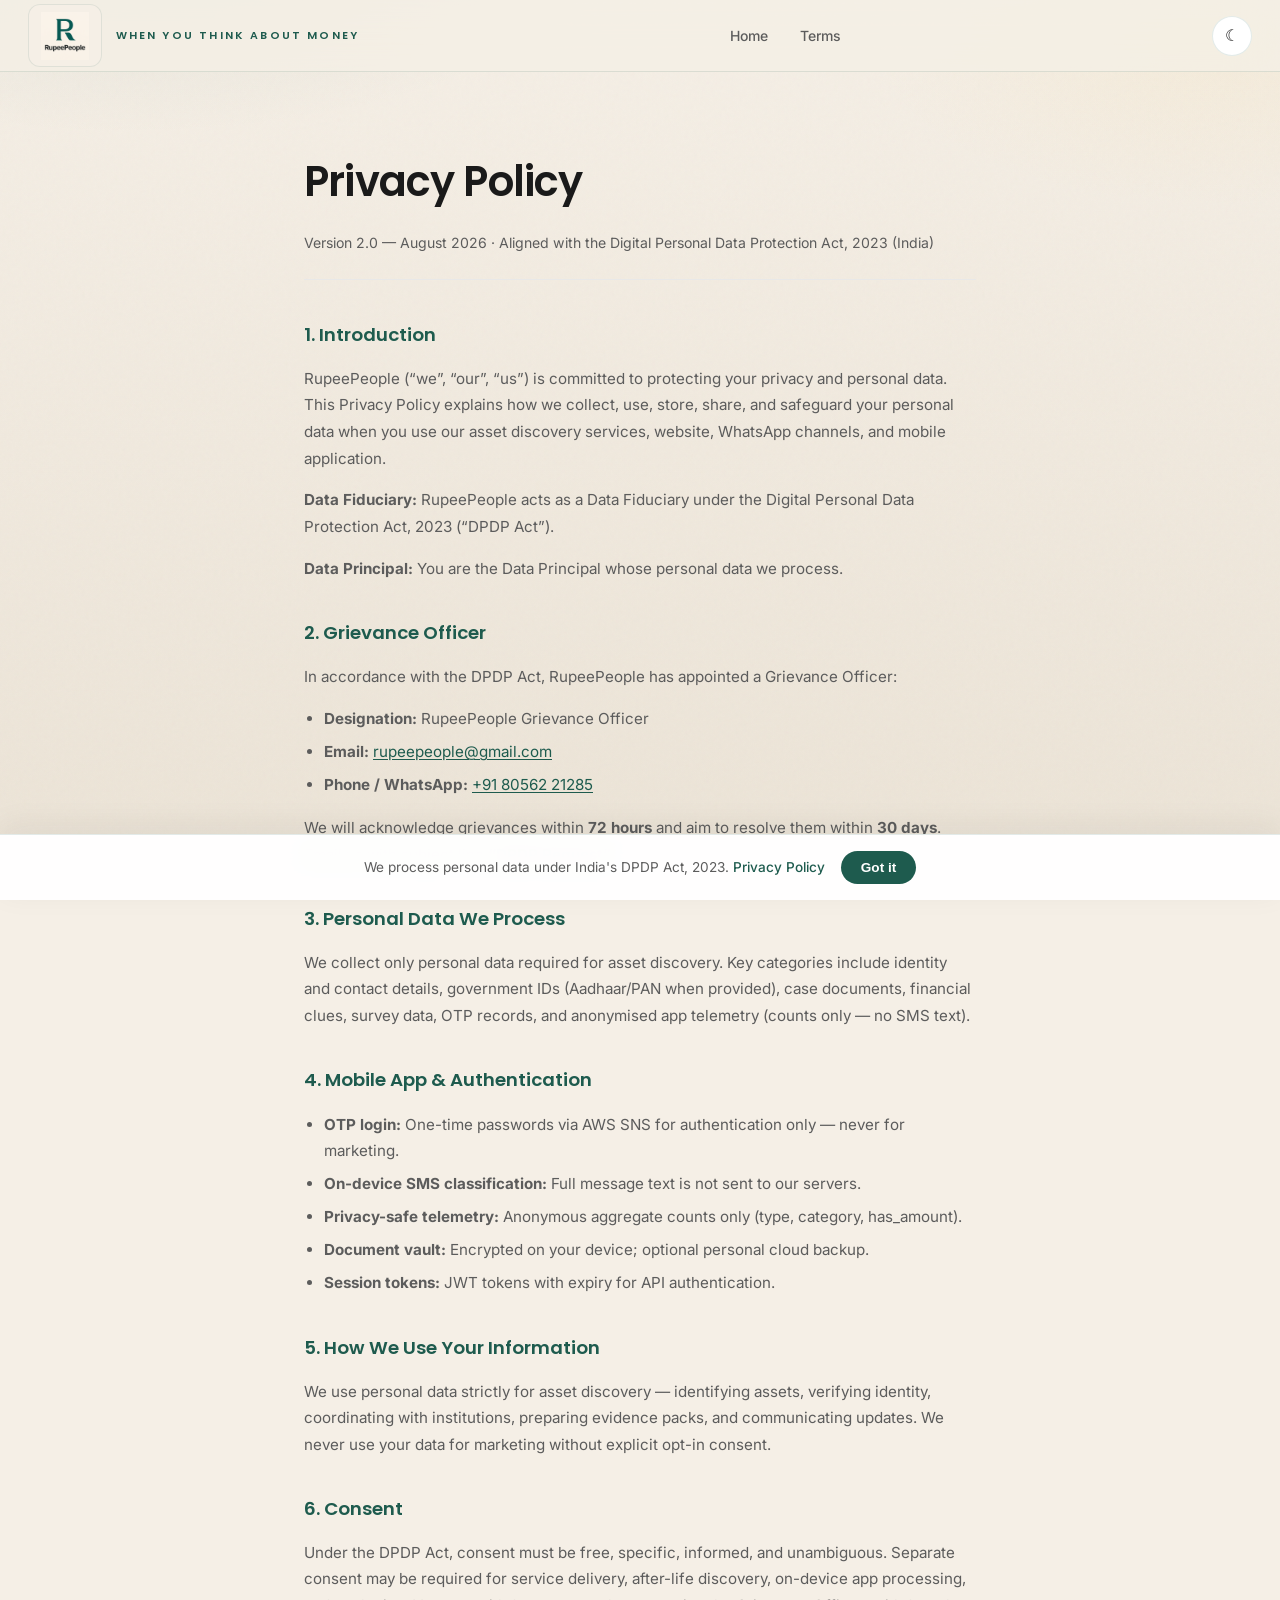
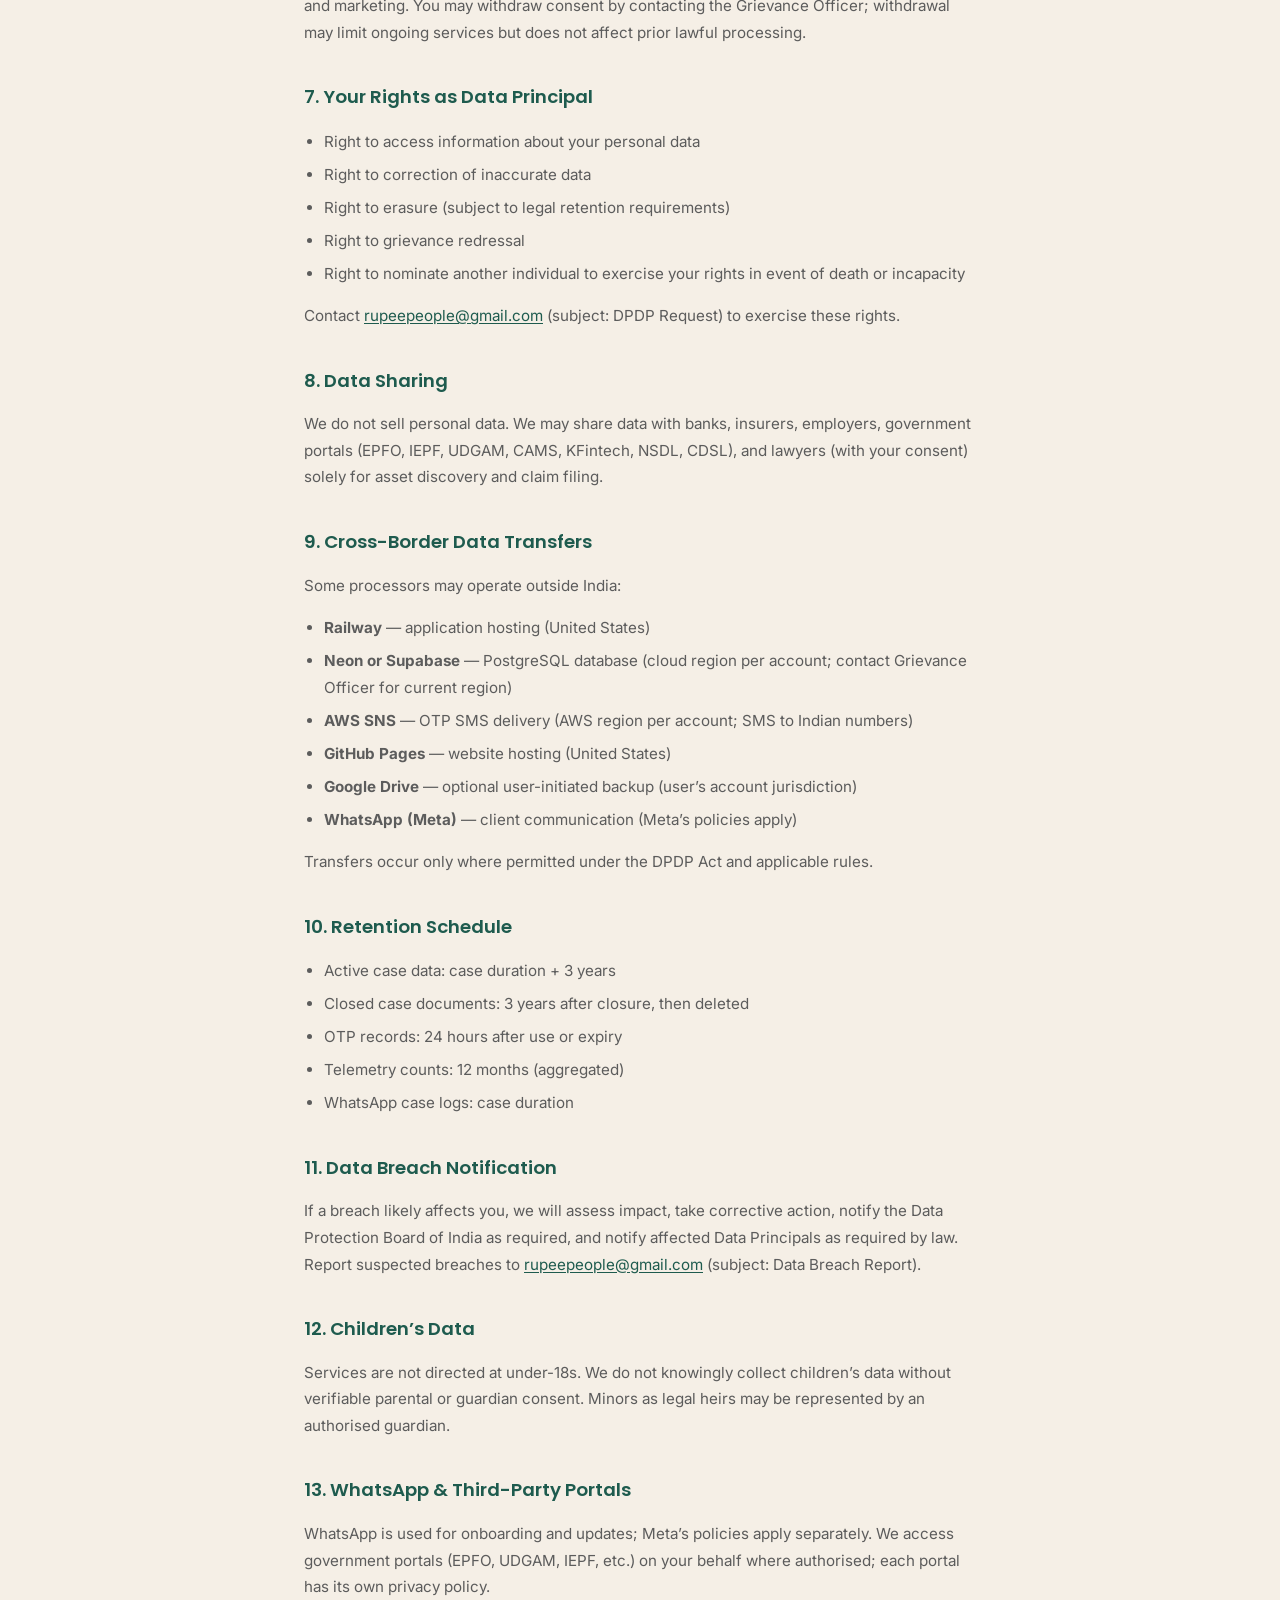
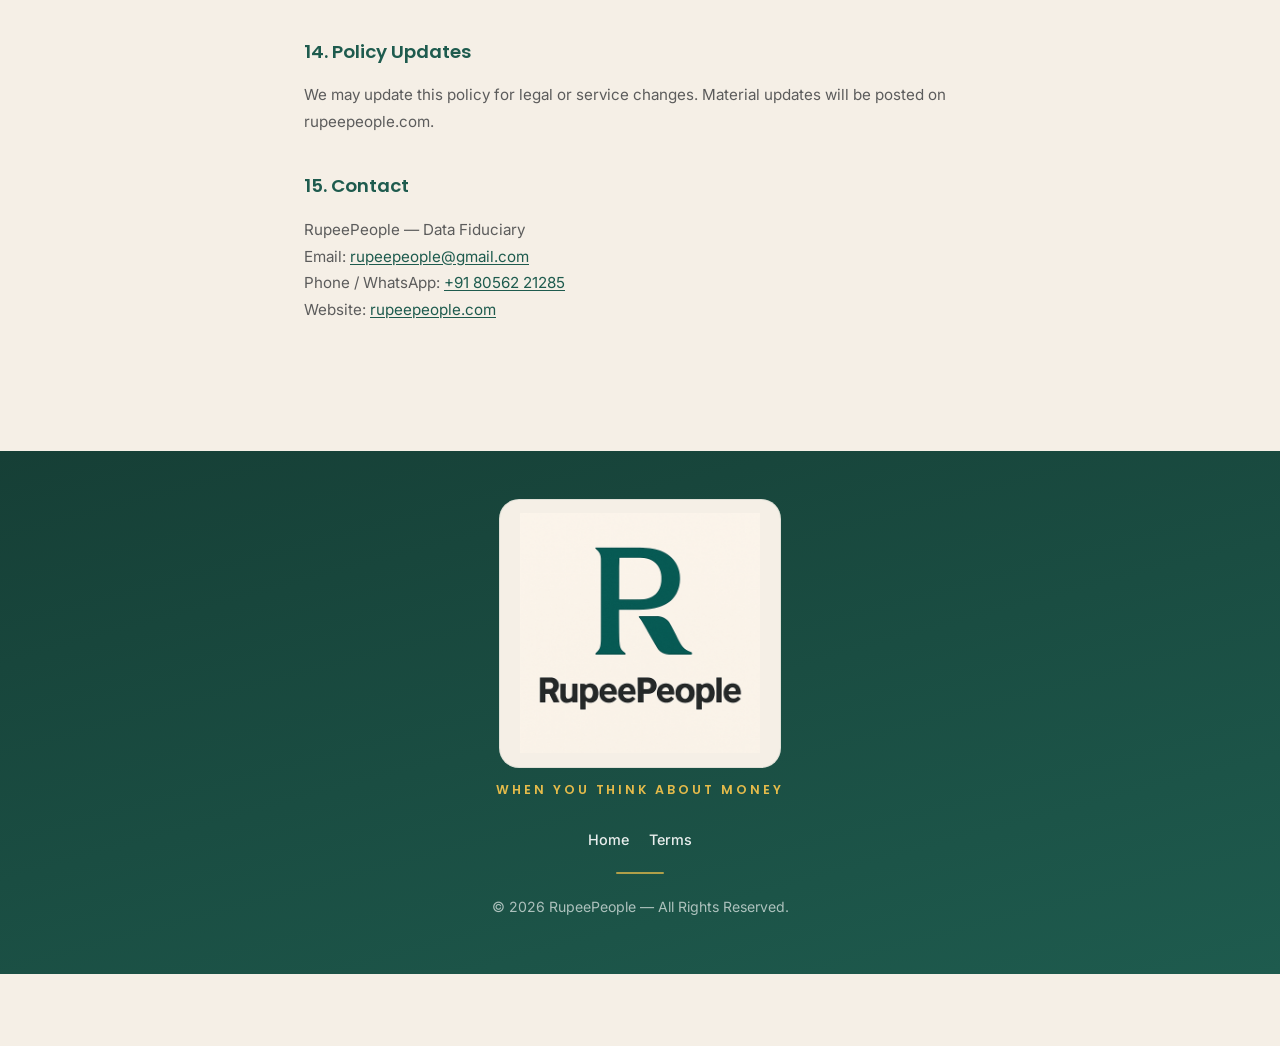
==== commit dbaeb7f2: "Give RupeePeople logo stronger brand presence across the site. Co-authored-by: Cursor <cursoragent@c" ====
--- a/privacy.html
+++ b/privacy.html
@@ -8,15 +8,20 @@
   <link rel="preconnect" href="https://fonts.googleapis.com" />
   <link rel="preconnect" href="https://fonts.gstatic.com" crossorigin />
   <link href="https://fonts.googleapis.com/css2?family=Inter:wght@400;500;600;700&family=Poppins:wght@500;600;700&display=swap" rel="stylesheet" />
+  <link rel="icon" href="logo.svg" type="image/svg+xml" />
   <link rel="stylesheet" href="style.css" />
   <script defer src="script.js"></script>
 </head>
 <body>
   <header class="rp-header" id="siteHeader">
-    <div class="rp-logo-wrap">
-      <a href="index.html"><img src="Logo with wording.jpeg" alt="RupeePeople logo" class="rp-logo" /></a>
-      <span class="rp-tagline">When you think about money</span>
-    </div>
+    <a href="index.html" class="rp-logo-brand">
+      <span class="rp-logo-pedestal rp-logo-pedestal-header">
+        <img src="Logo with wording.jpeg" alt="RupeePeople logo" class="rp-logo rp-logo-header" width="180" height="48" />
+      </span>
+      <span class="rp-logo-brand-text">
+        <span class="rp-tagline">When you think about money</span>
+      </span>
+    </a>
     <nav class="rp-nav" id="siteNav" aria-label="Main navigation">
       <a href="index.html">Home</a>
       <a href="terms.html">Terms</a>
@@ -117,6 +122,12 @@
   </main>
 
   <footer class="rp-footer">
+    <div class="rp-footer-brand">
+      <div class="rp-logo-pedestal rp-logo-pedestal-footer">
+        <img src="Logo with wording.jpeg" alt="RupeePeople" class="rp-logo rp-logo-footer" width="220" height="58" />
+      </div>
+      <p class="rp-footer-tagline">When you think about money</p>
+    </div>
     <nav class="rp-footer-links">
       <a href="index.html">Home</a>
       <a href="terms.html">Terms</a>
--- a/style.css
+++ b/style.css
@@ -107,16 +107,95 @@
   background: rgba(255, 255, 255, 0.92);
 }
 
-.rp-logo-wrap {
+.rp-logo-brand {
   display: flex;
   align-items: center;
   gap: 0.85rem;
   min-width: 0;
+  flex-shrink: 0;
+  text-decoration: none;
+  color: inherit;
+}
+
+.rp-logo-brand:hover .rp-tagline {
+  color: var(--rp-green-light);
+}
+
+.rp-logo-brand-text {
+  display: flex;
+  flex-direction: column;
+  min-width: 0;
+}
+
+/* SOP: logo on Light Beige container with clear-space padding — no shadow on logo itself */
+.rp-logo-pedestal {
+  display: inline-flex;
+  align-items: center;
+  justify-content: center;
+  background: var(--rp-beige);
+  border: 1px solid rgba(30, 91, 78, 0.1);
+  border-radius: var(--radius-md);
+  padding: 0.5rem 0.85rem;
+  flex-shrink: 0;
+}
+
+.rp-logo-pedestal-header {
+  padding: 0.4rem 0.75rem;
+  border-radius: var(--radius-sm);
+}
+
+.rp-logo-pedestal-hero {
+  padding: 1.15rem 1.75rem;
+  border-radius: var(--radius-lg);
+  box-shadow: var(--shadow-lg);
+  position: relative;
+}
+
+/* Decorative ring around pedestal (not on logo) */
+.rp-logo-pedestal-hero::before {
+  content: "";
+  position: absolute;
+  inset: -8px;
+  border-radius: calc(var(--radius-lg) + 8px);
+  border: 1px solid rgba(30, 91, 78, 0.15);
+  pointer-events: none;
+}
+
+.rp-logo-pedestal-hero::after {
+  content: "";
+  position: absolute;
+  inset: -16px;
+  border-radius: calc(var(--radius-lg) + 16px);
+  border: 1px solid rgba(240, 193, 75, 0.2);
+  pointer-events: none;
+}
+
+.rp-logo-pedestal-footer {
+  padding: 0.85rem 1.25rem;
+  margin: 0 auto 0.75rem;
+  display: inline-flex;
 }
 
 .rp-logo {
-  height: 42px;
   width: auto;
+  height: auto;
+  max-width: 100%;
+  object-fit: contain;
+}
+
+.rp-logo-header {
+  height: 48px;
+  width: auto;
+}
+
+.rp-logo-hero {
+  width: min(320px, 78vw);
+  height: auto;
+}
+
+.rp-logo-footer {
+  width: min(240px, 70vw);
+  height: auto;
 }
 
 .rp-tagline {
@@ -126,6 +205,117 @@
   text-transform: uppercase;
   color: var(--rp-green);
   white-space: nowrap;
+  transition: color 0.2s;
+}
+
+.rp-hero-logo {
+  text-align: center;
+  margin-bottom: 2rem;
+  transition: transform 0.2s ease-out;
+}
+
+.rp-hero-logo .rp-logo-pedestal-hero {
+  animation: logoHeroIn 1s var(--ease-out) both;
+}
+
+@keyframes logoHeroIn {
+  from {
+    opacity: 0;
+    transform: scale(0.92) translateY(12px);
+  }
+  to {
+    opacity: 1;
+    transform: scale(1) translateY(0);
+  }
+}
+
+.rp-hero-tagline {
+  font-family: Poppins, sans-serif;
+  font-size: clamp(0.85rem, 2.5vw, 1rem);
+  font-weight: 600;
+  letter-spacing: 0.22em;
+  text-transform: uppercase;
+  color: var(--rp-green);
+  margin: 1.25rem 0 0;
+}
+
+.rp-hero-logo-watermark {
+  position: absolute;
+  inset: 0;
+  background: url("Logo with wording.jpeg") center 38% / min(520px, 85vw) no-repeat;
+  opacity: 0.035;
+  pointer-events: none;
+  filter: grayscale(20%);
+}
+
+.rp-brand-recall {
+  max-width: 680px;
+  margin: 0 auto 2rem;
+  padding: 0 1.5rem;
+  text-align: center;
+}
+
+.rp-brand-recall-inner {
+  display: flex;
+  flex-direction: column;
+  align-items: center;
+  gap: 1rem;
+  padding: 2rem 1.5rem;
+  border-radius: var(--radius-lg);
+  background: linear-gradient(135deg, rgba(30, 91, 78, 0.06), rgba(240, 193, 75, 0.1));
+  border: 1px solid var(--border);
+}
+
+.rp-brand-recall .rp-logo-pedestal {
+  padding: 0.75rem 1.25rem;
+}
+
+.rp-brand-recall-logo {
+  width: min(200px, 55vw);
+  height: auto;
+}
+
+.rp-brand-recall-tagline {
+  font-family: Poppins, sans-serif;
+  font-size: 1.15rem;
+  font-weight: 600;
+  letter-spacing: 0.12em;
+  text-transform: uppercase;
+  color: var(--rp-green);
+  margin: 0;
+}
+
+.rp-brand-recall-sub {
+  font-size: 0.92rem;
+  color: var(--muted);
+  margin: 0;
+  max-width: 420px;
+  line-height: 1.6;
+}
+
+.rp-footer-brand {
+  text-align: center;
+  margin-bottom: 1.75rem;
+}
+
+.rp-footer-tagline {
+  font-family: Poppins, sans-serif;
+  font-size: 0.78rem;
+  font-weight: 600;
+  letter-spacing: 0.24em;
+  text-transform: uppercase;
+  color: var(--rp-gold);
+  margin: 0;
+  opacity: 0.95;
+}
+
+body.dark .rp-logo-pedestal {
+  background: var(--rp-beige);
+  border-color: rgba(30, 91, 78, 0.2);
+}
+
+body.dark .rp-hero-logo-watermark {
+  opacity: 0.025;
 }
 
 .rp-nav {
@@ -1001,7 +1191,14 @@
     font-size: 0.95rem;
   }
 
-  .rp-tagline { display: none; }
+  .rp-tagline,
+  .rp-logo-brand-text {
+    display: none;
+  }
+
+  .rp-logo-header {
+    height: 40px;
+  }
 }
 
 @media (max-width: 640px) {
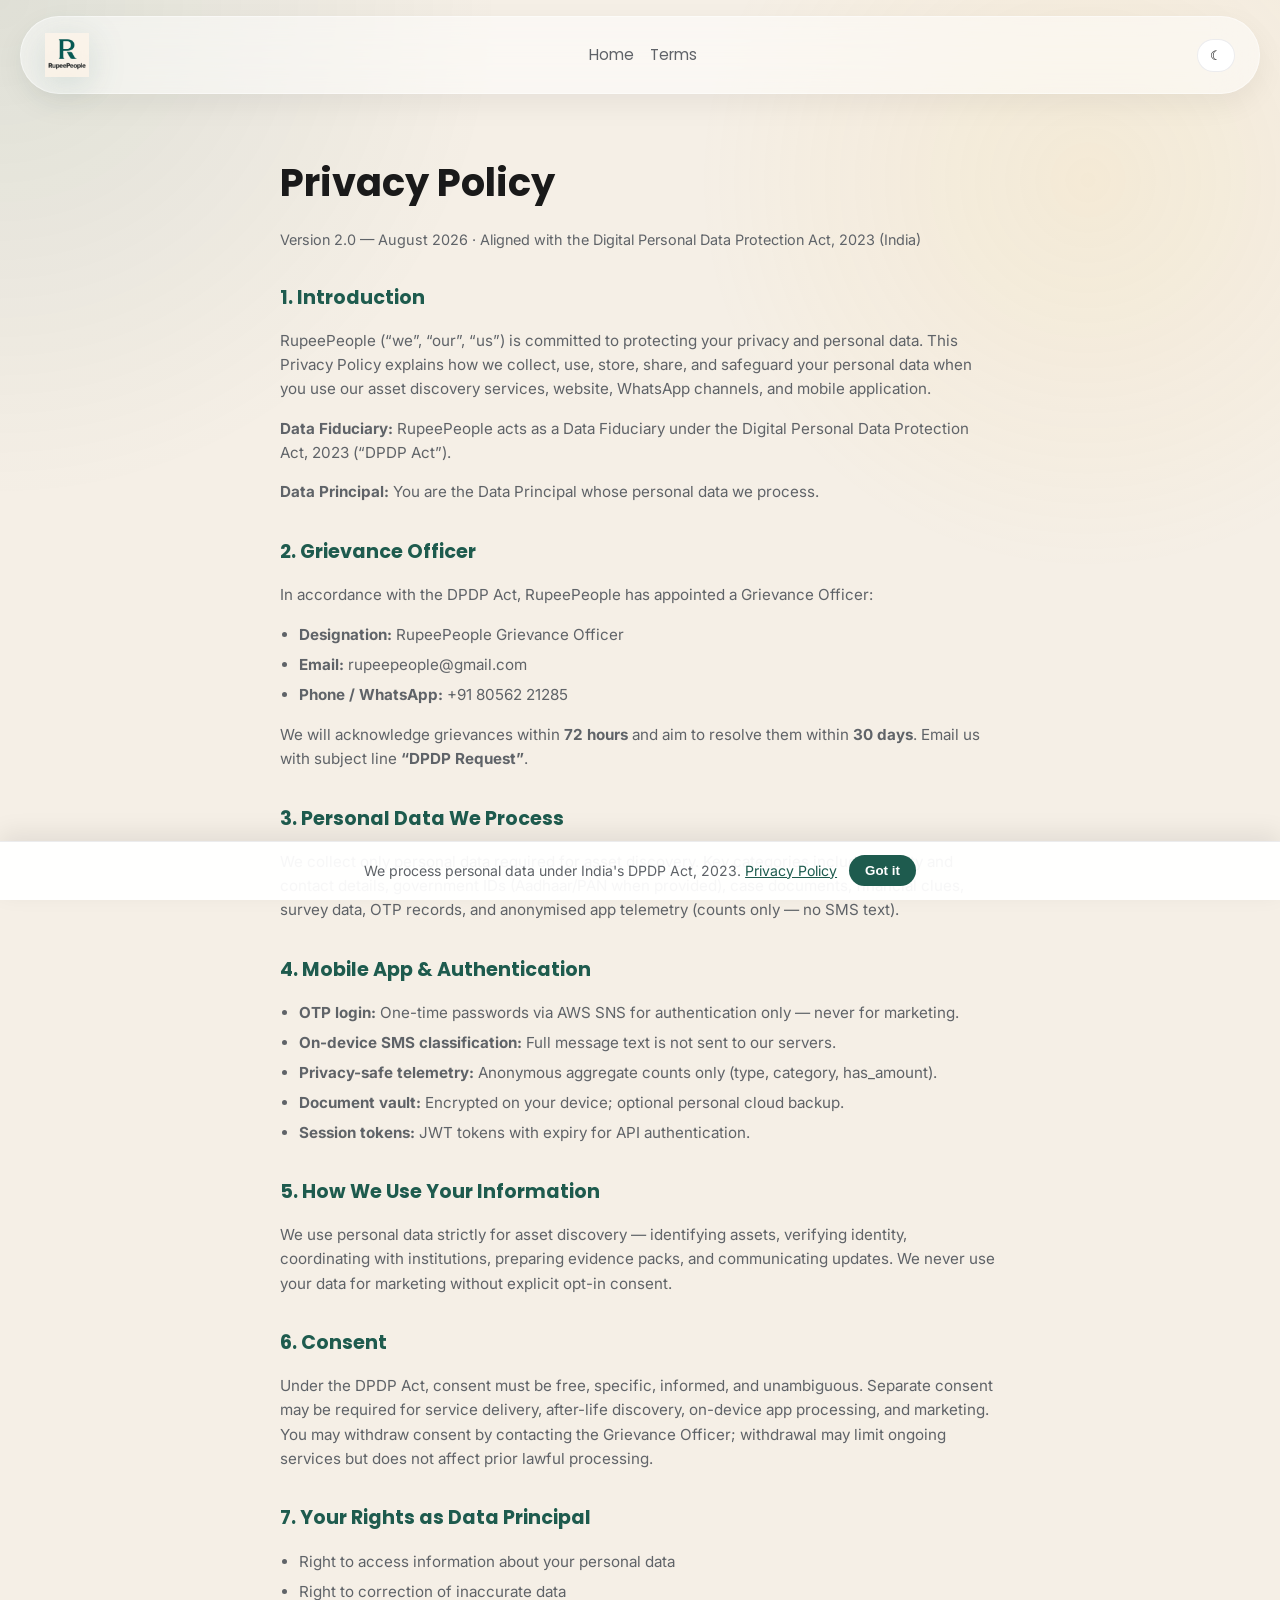
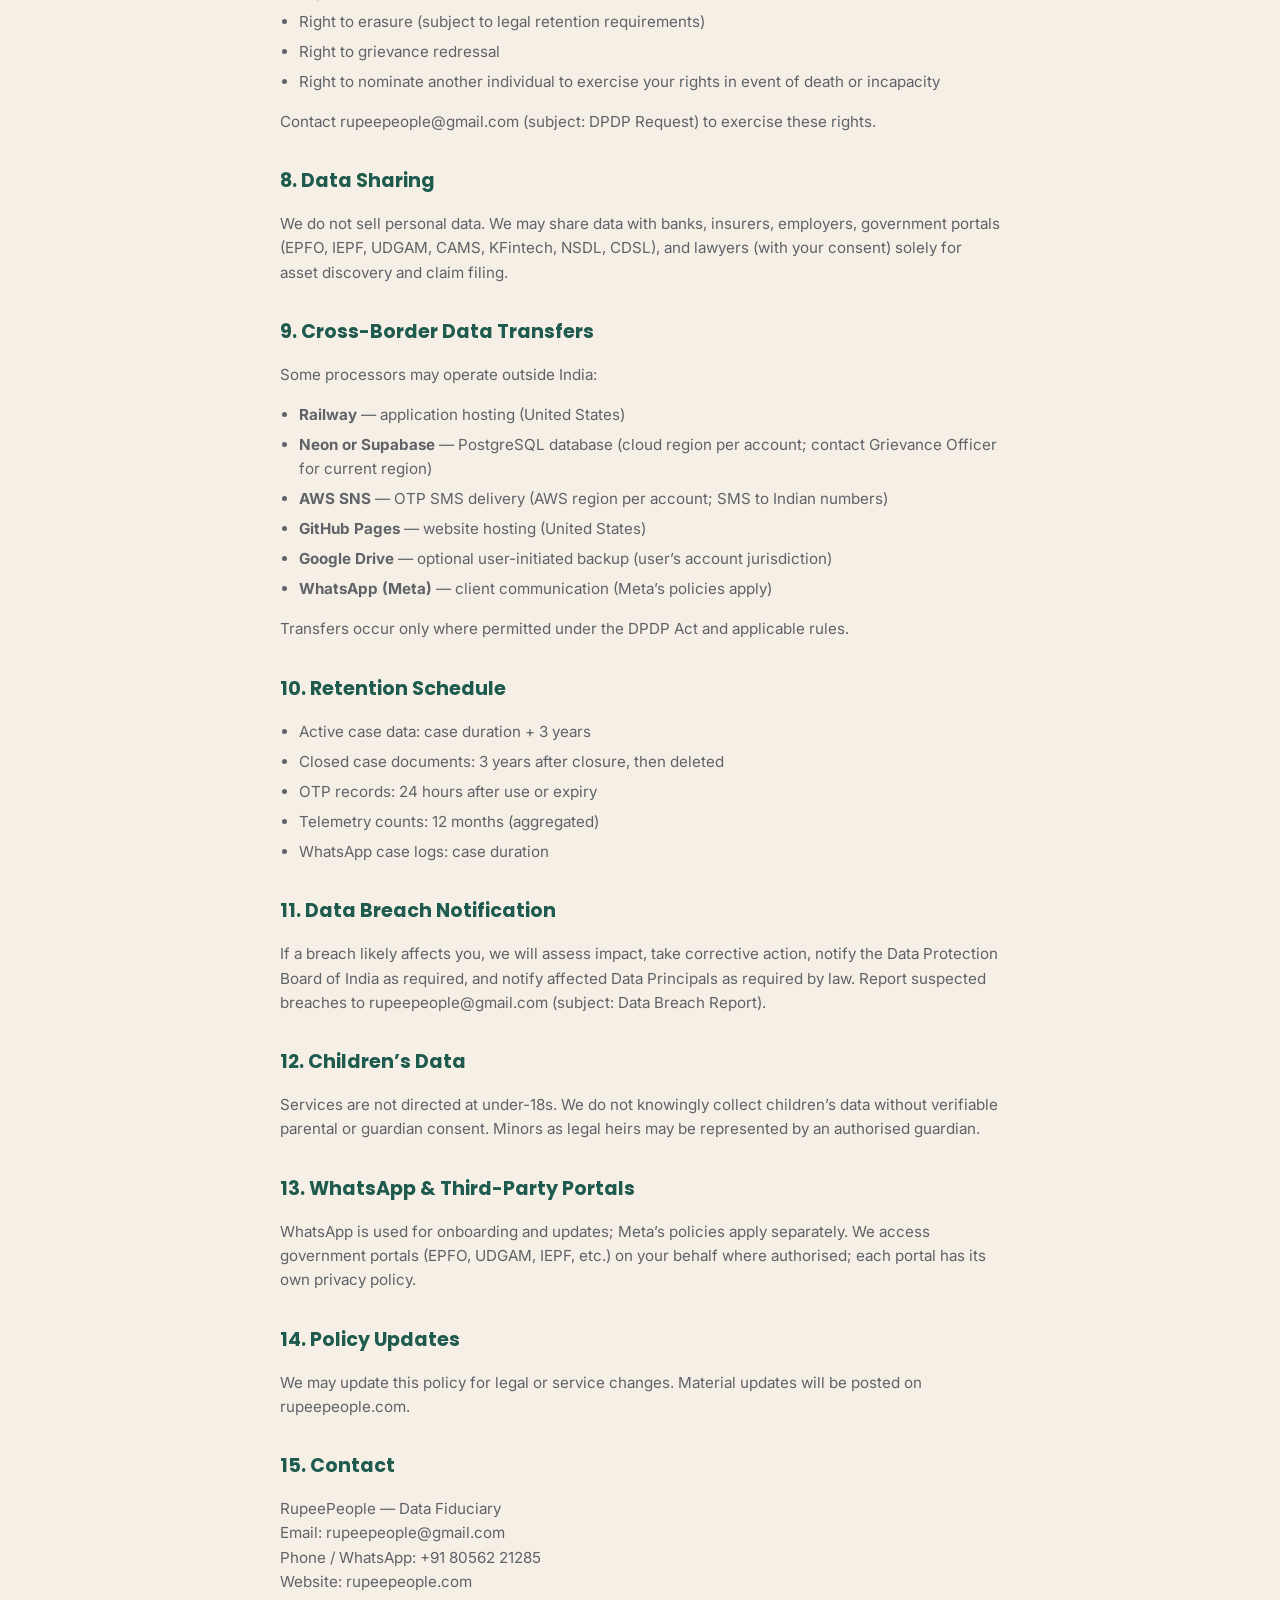
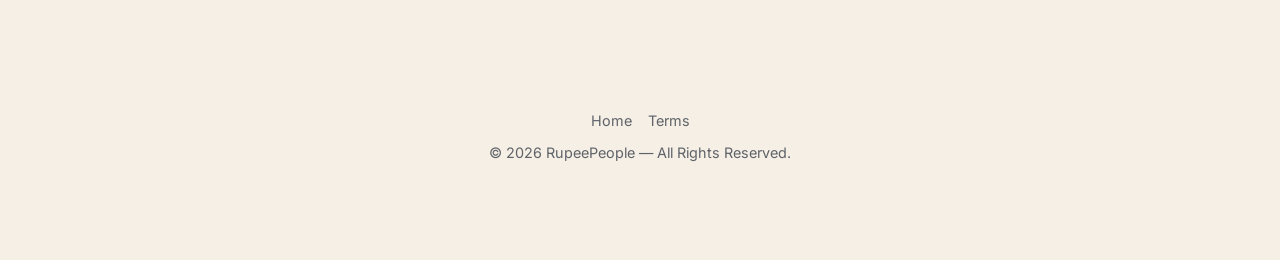
==== commit 14cbe441: "Rollback website UI to pre-redesign state (DPDP legal pages retained). Co-authored-by: Cursor <curso" ====
--- a/privacy.html
+++ b/privacy.html
@@ -8,28 +8,19 @@
   <link rel="preconnect" href="https://fonts.googleapis.com" />
   <link rel="preconnect" href="https://fonts.gstatic.com" crossorigin />
   <link href="https://fonts.googleapis.com/css2?family=Inter:wght@400;500;600;700&family=Poppins:wght@500;600;700&display=swap" rel="stylesheet" />
-  <link rel="icon" href="logo.svg" type="image/svg+xml" />
   <link rel="stylesheet" href="style.css" />
   <script defer src="script.js"></script>
 </head>
 <body>
-  <header class="rp-header" id="siteHeader">
-    <a href="index.html" class="rp-logo-brand">
-      <span class="rp-logo-pedestal rp-logo-pedestal-header">
-        <img src="Logo with wording.jpeg" alt="RupeePeople logo" class="rp-logo rp-logo-header" width="180" height="48" />
-      </span>
-      <span class="rp-logo-brand-text">
-        <span class="rp-tagline">When you think about money</span>
-      </span>
-    </a>
-    <nav class="rp-nav" id="siteNav" aria-label="Main navigation">
+  <header class="rp-header">
+    <div class="rp-logo-wrap">
+      <a href="index.html"><img src="Logo with wording.jpeg" alt="RupeePeople logo" class="rp-logo" /></a>
+    </div>
+    <nav class="rp-nav">
       <a href="index.html">Home</a>
       <a href="terms.html">Terms</a>
     </nav>
-    <div class="rp-header-actions">
-      <button class="rp-nav-toggle" id="navToggle" type="button" aria-label="Open menu" aria-expanded="false">☰</button>
-      <button class="rp-dark-toggle" id="darkToggle" type="button" aria-label="Toggle dark mode">☾</button>
-    </div>
+    <button class="rp-dark-toggle" id="darkToggle" aria-label="Toggle dark mode">☾</button>
   </header>
 
   <main class="rp-legal">
@@ -122,18 +113,8 @@
   </main>
 
   <footer class="rp-footer">
-    <div class="rp-footer-brand">
-      <div class="rp-logo-pedestal rp-logo-pedestal-footer">
-        <img src="Logo with wording.jpeg" alt="RupeePeople" class="rp-logo rp-logo-footer" width="220" height="58" />
-      </div>
-      <p class="rp-footer-tagline">When you think about money</p>
-    </div>
-    <nav class="rp-footer-links">
-      <a href="index.html">Home</a>
-      <a href="terms.html">Terms</a>
-    </nav>
-    <div class="rp-footer-divider" aria-hidden="true"></div>
-    <p class="rp-footer-meta">© 2026 RupeePeople — All Rights Reserved.</p>
+    <nav class="rp-footer-links"><a href="index.html">Home</a><a href="terms.html">Terms</a></nav>
+    <span>© 2026 RupeePeople — All Rights Reserved.</span>
   </footer>
 </body>
 </html>
--- a/style.css
+++ b/style.css
@@ -1,76 +1,39 @@
-﻿/* RupeePeople — Premium UI (brand SOP tokens only) */
-:root {
-  --rp-green: #1E5B4E;
-  --rp-green-light: #2a7566;
-  --rp-green-dark: #163f36;
-  --rp-black: #1A1A1A;
-  --rp-beige: #F5EFE6;
-  --rp-beige-deep: #ebe3d6;
-  --rp-grey: #E8E8E8;
-  --rp-gold: #F0C14B;
-  --rp-gold-deep: #d4a832;
-
-  --bg: var(--rp-beige);
-  --surface: rgba(255, 255, 255, 0.72);
-  --surface-solid: #ffffff;
-  --text: var(--rp-black);
-  --muted: #5c5c5c;
-  --border: rgba(30, 91, 78, 0.12);
-  --border-soft: rgba(232, 232, 232, 0.9);
-  --shadow-sm: 0 4px 20px rgba(26, 26, 26, 0.04);
-  --shadow-md: 0 12px 40px rgba(26, 26, 26, 0.08);
-  --shadow-lg: 0 24px 64px rgba(30, 91, 78, 0.12);
-  --shadow-gold: 0 8px 32px rgba(240, 193, 75, 0.28);
-  --radius-sm: 12px;
-  --radius-md: 20px;
-  --radius-lg: 28px;
-  --radius-pill: 999px;
-  --header-h: 72px;
+﻿:root {
+  --bg: #F5EFE6;
+  --bg-2: #ffffff;
+  --text: #1A1A1A;
+  --muted: #5f6368;
+  --accent: #1E5B4E;
+  --accent-2: #2a7a68;
+  --border: rgba(15, 23, 42, 0.08);
+  --shadow: 0 20px 40px rgba(0, 0, 0, 0.08);
   --hero-shift: 0px;
-  --ease-out: cubic-bezier(0.22, 1, 0.36, 1);
 }
 
 * { box-sizing: border-box; }
-
 html {
   scroll-behavior: smooth;
-  scroll-padding-top: calc(var(--header-h) + 24px);
-}
-
+  scroll-padding-top: 90px;
+}
 body {
   margin: 0;
   font-family: Inter, -apple-system, BlinkMacSystemFont, "Segoe UI", sans-serif;
-  font-size: 1rem;
   color: var(--text);
   background: var(--bg);
-  line-height: 1.65;
+  line-height: 1.6;
   overflow-x: hidden;
-  -webkit-font-smoothing: antialiased;
-}
-
-h1, h2, h3, .rp-nav a, .rp-tagline, .rp-btn-primary, .rp-btn-ghost, .rp-btn-gold, .rp-section-eyebrow {
-  font-family: Poppins, Inter, sans-serif;
-}
-
-/* Ambient background */
+}
+
+h1, h2, h3, .rp-nav a, .rp-tagline, .rp-btn-primary, .rp-btn-ghost {
+  font-family: Poppins, Inter, -apple-system, BlinkMacSystemFont, "Segoe UI", sans-serif;
+}
+
 body::before {
   content: "";
   position: fixed;
   inset: 0;
-  background:
-    radial-gradient(ellipse 80% 50% at 10% -10%, rgba(30, 91, 78, 0.09), transparent 50%),
-    radial-gradient(ellipse 60% 40% at 95% 5%, rgba(240, 193, 75, 0.07), transparent 45%),
-    linear-gradient(180deg, var(--rp-beige) 0%, var(--rp-beige-deep) 100%);
-  pointer-events: none;
-  z-index: -2;
-}
-
-body::after {
-  content: "";
-  position: fixed;
-  inset: 0;
-  opacity: 0.025;
-  background-image: url("data:image/svg+xml,%3Csvg viewBox='0 0 256 256' xmlns='http://www.w3.org/2000/svg'%3E%3Cfilter id='n'%3E%3CfeTurbulence type='fractalNoise' baseFrequency='0.85' numOctaves='4' stitchTiles='stitch'/%3E%3C/filter%3E%3Crect width='100%25' height='100%25' filter='url(%23n)'/%3E%3C/svg%3E");
+  background: radial-gradient(circle at top left, rgba(30, 91, 78, 0.10), transparent 32%),
+              radial-gradient(circle at 85% 20%, rgba(240, 193, 75, 0.10), transparent 30%);
   pointer-events: none;
   z-index: -1;
 }
@@ -78,1158 +41,466 @@
 a { color: inherit; text-decoration: none; }
 img { max-width: 100%; display: block; }
 
-.rp-shell {
-  max-width: 1180px;
-  margin: 0 auto;
-  padding: 0 1.5rem;
-}
-
-/* ── Header ── */
 .rp-header {
   position: sticky;
   top: 0;
-  z-index: 100;
-  height: var(--header-h);
+  z-index: 20;
   display: flex;
   align-items: center;
   justify-content: space-between;
-  gap: 1rem;
-  padding: 0 1.75rem;
-  margin: 0;
-  background: rgba(245, 239, 230, 0.82);
-  backdrop-filter: blur(24px) saturate(1.2);
-  border-bottom: 1px solid var(--border);
-  transition: box-shadow 0.35s var(--ease-out), background 0.35s var(--ease-out);
-}
-
-.rp-header.is-scrolled {
-  box-shadow: var(--shadow-sm);
-  background: rgba(255, 255, 255, 0.92);
-}
-
-.rp-logo-brand {
+  padding: 1rem 1.5rem;
+  margin: 16px 20px 0;
+  background: rgba(255,255,255,0.5);
+  backdrop-filter: blur(20px);
+  border: 1px solid rgba(255,255,255,0.45);
+  border-radius: 999px;
+  box-shadow: 0 10px 30px rgba(0, 0, 0, 0.06);
+  animation: fadeDown 700ms ease both;
+}
+
+@keyframes fadeDown {
+  from { transform: translateY(-8px); opacity: 0; }
+  to { transform: translateY(0); opacity: 1; }
+}
+
+.rp-logo-wrap {
   display: flex;
   align-items: center;
+  gap: 0.8rem;
+}
+
+.rp-logo {
+  height: 44px;
+  width: auto;
+  filter: drop-shadow(0 8px 18px rgba(30, 91, 78, 0.16));
+}
+
+.rp-tagline {
+  font-size: 0.8rem;
+  font-weight: 700;
+  letter-spacing: 0.16em;
+  text-transform: uppercase;
+  color: var(--accent);
+}
+
+.rp-logo-animate { animation: rpLogoPop 1.2s ease-out; }
+
+@keyframes rpLogoPop {
+  0% { transform: scale(0.2); opacity: 0; }
+  60% { transform: scale(1.15); opacity: 1; }
+  100% { transform: scale(1); }
+}
+
+.rp-nav {
+  display: flex;
+  gap: 1rem;
+  color: var(--muted);
+  font-size: 0.95rem;
+}
+
+.rp-nav a:hover {
+  color: var(--accent);
+}
+
+.rp-dark-toggle {
+  border: 1px solid var(--border);
+  background: #fff;
+  border-radius: 999px;
+  padding: 0.5rem 0.75rem;
+  cursor: pointer;
+}
+
+.rp-hero {
+  position: relative;
+  min-height: 92vh;
+  display: flex;
+  align-items: center;
+  justify-content: center;
+  padding: 5.5rem 1.25rem 3rem;
+  overflow: hidden;
+}
+
+.rp-hero::before,
+.rp-hero::after {
+  content: "";
+  position: absolute;
+  inset: 0;
+  pointer-events: none;
+  transition: transform 220ms ease-out;
+}
+
+.rp-hero::before {
+  background: radial-gradient(circle at 20% 20%, rgba(30, 91, 78, 0.16), transparent 32%),
+              radial-gradient(circle at 80% 20%, rgba(240, 193, 75, 0.16), transparent 34%);
+  transform: translate3d(0, calc(var(--hero-shift) * -1), 0);
+}
+
+.rp-hero::after {
+  background: linear-gradient(120deg, rgba(255,255,255,0.24), transparent 60%);
+  transform: translate3d(0, calc(var(--hero-shift) * 0.35), 0);
+}
+
+.rp-hero-inner {
+  position: relative;
+  z-index: 1;
+  max-width: 980px;
+  margin: 0 auto;
+  text-align: center;
+  background: rgba(255,255,255,0.4);
+  border: 1px solid rgba(255,255,255,0.45);
+  border-radius: 24px;
+  box-shadow: 0 20px 40px rgba(0, 0, 0, 0.08);
+  padding: 3.3rem 1.6rem;
+  overflow: hidden;
+  backdrop-filter: blur(20px);
+  animation: heroReveal 900ms ease both;
+}
+
+.rp-hero-inner::before {
+  content: "";
+  position: absolute;
+  inset: -20% auto auto -10%;
+  width: 320px;
+  height: 320px;
+  background: radial-gradient(circle, rgba(30, 91, 78, 0.18), transparent 70%);
+  filter: blur(10px);
+  pointer-events: none;
+}
+
+.rp-hero-inner::after {
+  content: "";
+  position: absolute;
+  inset: auto -40px -40px auto;
+  width: 240px;
+  height: 240px;
+  background: radial-gradient(circle, rgba(240, 193, 75, 0.16), transparent 70%);
+  filter: blur(8px);
+  pointer-events: none;
+}
+
+@keyframes heroReveal {
+  from { transform: translateY(18px); opacity: 0; }
+  to { transform: translateY(0); opacity: 1; }
+}
+
+.rp-hero h1 {
+  font-size: clamp(2.4rem, 4.3vw, 3.6rem);
+  margin: 0 auto 1rem;
+  line-height: 1.05;
+  letter-spacing: -0.03em;
+  font-weight: 800;
+  max-width: 760px;
+  animation: heroTextIn 900ms cubic-bezier(0.2, 0.8, 0.2, 1) both;
+}
+
+.rp-hero p {
+  font-size: 1.12rem;
+  color: var(--muted);
+  max-width: 720px;
+  margin: 0 auto 1.6rem;
+  opacity: 0.9;
+  animation: heroTextIn 900ms cubic-bezier(0.2, 0.8, 0.2, 1) 140ms both;
+}
+
+.rp-hero-cta {
+  animation: heroTextIn 900ms cubic-bezier(0.2, 0.8, 0.2, 1) 280ms both;
+}
+
+@keyframes heroTextIn {
+  from {
+    opacity: 0;
+    transform: translateY(16px);
+  }
+  to {
+    opacity: 1;
+    transform: translateY(0);
+  }
+}
+
+.rp-hero-cta {
+  display: flex;
+  flex-wrap: wrap;
   gap: 0.85rem;
-  min-width: 0;
-  flex-shrink: 0;
-  text-decoration: none;
-  color: inherit;
-}
-
-.rp-logo-brand:hover .rp-tagline {
-  color: var(--rp-green-light);
-}
-
-.rp-logo-brand-text {
-  display: flex;
-  flex-direction: column;
-  min-width: 0;
-}
-
-/* SOP: logo on Light Beige container with clear-space padding — no shadow on logo itself */
-.rp-logo-pedestal {
+}
+
+.rp-btn-primary,
+.rp-btn-ghost {
   display: inline-flex;
   align-items: center;
   justify-content: center;
-  background: var(--rp-beige);
-  border: 1px solid rgba(30, 91, 78, 0.1);
-  border-radius: var(--radius-md);
-  padding: 0.5rem 0.85rem;
-  flex-shrink: 0;
-}
-
-.rp-logo-pedestal-header {
-  padding: 0.4rem 0.75rem;
-  border-radius: var(--radius-sm);
-}
-
-.rp-logo-pedestal-hero {
-  padding: 1.15rem 1.75rem;
-  border-radius: var(--radius-lg);
-  box-shadow: var(--shadow-lg);
-  position: relative;
-}
-
-/* Decorative ring around pedestal (not on logo) */
-.rp-logo-pedestal-hero::before {
-  content: "";
-  position: absolute;
-  inset: -8px;
-  border-radius: calc(var(--radius-lg) + 8px);
-  border: 1px solid rgba(30, 91, 78, 0.15);
-  pointer-events: none;
-}
-
-.rp-logo-pedestal-hero::after {
-  content: "";
-  position: absolute;
-  inset: -16px;
-  border-radius: calc(var(--radius-lg) + 16px);
-  border: 1px solid rgba(240, 193, 75, 0.2);
-  pointer-events: none;
-}
-
-.rp-logo-pedestal-footer {
-  padding: 0.85rem 1.25rem;
-  margin: 0 auto 0.75rem;
-  display: inline-flex;
-}
-
-.rp-logo {
-  width: auto;
-  height: auto;
-  max-width: 100%;
-  object-fit: contain;
-}
-
-.rp-logo-header {
-  height: 48px;
-  width: auto;
-}
-
-.rp-logo-hero {
-  width: min(320px, 78vw);
-  height: auto;
-}
-
-.rp-logo-footer {
-  width: min(240px, 70vw);
-  height: auto;
-}
-
-.rp-tagline {
-  font-size: 0.68rem;
+  padding: 0.9rem 1.2rem;
+  border-radius: 999px;
   font-weight: 600;
-  letter-spacing: 0.2em;
-  text-transform: uppercase;
-  color: var(--rp-green);
-  white-space: nowrap;
-  transition: color 0.2s;
-}
-
-.rp-hero-logo {
-  text-align: center;
-  margin-bottom: 2rem;
-  transition: transform 0.2s ease-out;
-}
-
-.rp-hero-logo .rp-logo-pedestal-hero {
-  animation: logoHeroIn 1s var(--ease-out) both;
-}
-
-@keyframes logoHeroIn {
-  from {
-    opacity: 0;
-    transform: scale(0.92) translateY(12px);
-  }
-  to {
-    opacity: 1;
-    transform: scale(1) translateY(0);
-  }
-}
-
-.rp-hero-tagline {
-  font-family: Poppins, sans-serif;
-  font-size: clamp(0.85rem, 2.5vw, 1rem);
-  font-weight: 600;
-  letter-spacing: 0.22em;
-  text-transform: uppercase;
-  color: var(--rp-green);
-  margin: 1.25rem 0 0;
-}
-
-.rp-hero-logo-watermark {
-  position: absolute;
-  inset: 0;
-  background: url("Logo with wording.jpeg") center 38% / min(520px, 85vw) no-repeat;
-  opacity: 0.035;
-  pointer-events: none;
-  filter: grayscale(20%);
-}
-
-.rp-brand-recall {
-  max-width: 680px;
-  margin: 0 auto 2rem;
-  padding: 0 1.5rem;
-  text-align: center;
-}
-
-.rp-brand-recall-inner {
-  display: flex;
-  flex-direction: column;
-  align-items: center;
-  gap: 1rem;
-  padding: 2rem 1.5rem;
-  border-radius: var(--radius-lg);
-  background: linear-gradient(135deg, rgba(30, 91, 78, 0.06), rgba(240, 193, 75, 0.1));
+  transition: transform 180ms ease, box-shadow 180ms ease;
+}
+
+.rp-hero-cta {
+  justify-content: center;
+}
+
+.rp-btn-primary {
+  background: linear-gradient(135deg, var(--accent), var(--accent-2));
+  color: white;
+  box-shadow: 0 16px 30px rgba(30, 91, 78, 0.18);
+  border: 1px solid transparent;
+}
+
+.rp-btn-ghost {
+  background: #fff;
   border: 1px solid var(--border);
 }
 
-.rp-brand-recall .rp-logo-pedestal {
-  padding: 0.75rem 1.25rem;
-}
-
-.rp-brand-recall-logo {
-  width: min(200px, 55vw);
-  height: auto;
-}
-
-.rp-brand-recall-tagline {
-  font-family: Poppins, sans-serif;
-  font-size: 1.15rem;
-  font-weight: 600;
-  letter-spacing: 0.12em;
-  text-transform: uppercase;
-  color: var(--rp-green);
-  margin: 0;
-}
-
-.rp-brand-recall-sub {
-  font-size: 0.92rem;
-  color: var(--muted);
-  margin: 0;
-  max-width: 420px;
-  line-height: 1.6;
-}
-
-.rp-footer-brand {
-  text-align: center;
-  margin-bottom: 1.75rem;
-}
-
-.rp-footer-tagline {
-  font-family: Poppins, sans-serif;
-  font-size: 0.78rem;
-  font-weight: 600;
-  letter-spacing: 0.24em;
-  text-transform: uppercase;
-  color: var(--rp-gold);
-  margin: 0;
-  opacity: 0.95;
-}
-
-body.dark .rp-logo-pedestal {
-  background: var(--rp-beige);
-  border-color: rgba(30, 91, 78, 0.2);
-}
-
-body.dark .rp-hero-logo-watermark {
-  opacity: 0.025;
-}
-
-.rp-nav {
-  display: flex;
-  align-items: center;
-  gap: 0.25rem;
-}
-
-.rp-nav a {
-  font-size: 0.875rem;
-  font-weight: 500;
-  color: var(--muted);
-  padding: 0.5rem 0.85rem;
-  border-radius: var(--radius-pill);
-  transition: color 0.2s, background 0.2s;
-}
-
-.rp-nav a:hover,
-.rp-nav a.is-active {
-  color: var(--rp-green);
-  background: rgba(30, 91, 78, 0.08);
-}
-
-.rp-header-actions {
-  display: flex;
-  align-items: center;
-  gap: 0.5rem;
-}
-
-.rp-dark-toggle,
-.rp-nav-toggle {
-  border: 1px solid var(--border);
-  background: var(--surface-solid);
-  border-radius: var(--radius-pill);
-  width: 40px;
-  height: 40px;
-  display: inline-flex;
-  align-items: center;
-  justify-content: center;
-  cursor: pointer;
-  font-size: 1rem;
-  color: var(--text);
-  transition: border-color 0.2s, background 0.2s;
-}
-
-.rp-dark-toggle:hover,
-.rp-nav-toggle:hover {
-  border-color: var(--rp-green);
-  color: var(--rp-green);
-}
-
-.rp-nav-toggle { display: none; }
-
-.rp-header-cta {
-  display: none;
-  font-size: 0.82rem;
-  font-weight: 600;
-  padding: 0.55rem 1rem;
-  border-radius: var(--radius-pill);
-  background: var(--rp-green);
-  color: #fff;
-  white-space: nowrap;
-}
-
-.rp-header-cta:hover {
-  background: var(--rp-green-light);
-  color: #fff;
-}
-
-/* ── Hero ── */
-.rp-hero {
-  position: relative;
-  min-height: calc(100vh - var(--header-h));
-  min-height: calc(100dvh - var(--header-h));
-  display: flex;
-  align-items: center;
-  padding: 3rem 1.5rem 4rem;
-  overflow: hidden;
-}
-
-.rp-hero::before {
-  content: "";
-  position: absolute;
-  inset: 0;
-  background:
-    radial-gradient(circle at 15% 40%, rgba(30, 91, 78, 0.12), transparent 40%),
-    radial-gradient(circle at 88% 25%, rgba(240, 193, 75, 0.1), transparent 35%);
-  transform: translate3d(0, calc(var(--hero-shift) * -0.6), 0);
-  pointer-events: none;
-}
-
-.rp-hero-inner {
-  position: relative;
-  z-index: 1;
-  width: 100%;
-  max-width: 900px;
-  margin: 0 auto;
-  text-align: center;
-}
-
-.rp-hero-eyebrow {
-  display: inline-flex;
-  align-items: center;
-  gap: 0.5rem;
-  font-size: 0.72rem;
-  font-weight: 600;
-  letter-spacing: 0.18em;
-  text-transform: uppercase;
-  color: var(--rp-green);
-  background: rgba(255, 255, 255, 0.7);
-  border: 1px solid var(--border);
-  padding: 0.45rem 1rem;
-  border-radius: var(--radius-pill);
-  margin-bottom: 1.5rem;
-  box-shadow: var(--shadow-sm);
-}
-
-.rp-hero-eyebrow::before {
-  content: "";
-  width: 6px;
-  height: 6px;
-  border-radius: 50%;
-  background: var(--rp-gold);
-  box-shadow: 0 0 0 3px rgba(240, 193, 75, 0.35);
-}
-
-.rp-hero h1 {
-  font-size: clamp(2.25rem, 5vw, 3.75rem);
-  font-weight: 600;
-  line-height: 1.08;
-  letter-spacing: -0.03em;
-  margin: 0 auto 1.25rem;
-  max-width: 820px;
-  color: var(--rp-black);
-}
-
-.rp-hero h1 em {
-  font-style: normal;
-  color: var(--rp-green);
-}
-
-.rp-hero-lead {
-  font-size: clamp(1.05rem, 2vw, 1.2rem);
-  color: var(--muted);
-  max-width: 620px;
-  margin: 0 auto 2rem;
-  line-height: 1.7;
-}
-
-.rp-hero-stats {
-  display: flex;
-  flex-wrap: wrap;
-  justify-content: center;
-  gap: 0.75rem 1.5rem;
-  margin-bottom: 2.25rem;
-  padding: 0;
-  list-style: none;
-}
-
-.rp-hero-stats li {
-  font-size: 0.82rem;
-  font-weight: 500;
-  color: var(--muted);
-  display: flex;
-  align-items: center;
-  gap: 0.4rem;
-}
-
-.rp-hero-stats li::before {
-  content: "";
-  width: 4px;
-  height: 4px;
-  border-radius: 50%;
-  background: var(--rp-gold);
-}
-
-.rp-hero-cta {
-  display: flex;
-  flex-wrap: wrap;
-  justify-content: center;
-  gap: 0.85rem;
-}
-
-.rp-consent-note {
-  font-size: 0.78rem;
-  color: var(--muted);
-  margin-top: 1.5rem;
-  max-width: 480px;
-  margin-left: auto;
-  margin-right: auto;
-  line-height: 1.5;
-}
-
-.rp-consent-note a {
-  color: var(--rp-green);
-  text-decoration: underline;
-  text-underline-offset: 2px;
-}
-
-/* ── Buttons ── */
+.rp-btn-primary:hover,
+.rp-btn-ghost:hover {
+  transform: translateY(-2px);
+}
+
+.rp-card:hover,
+.rp-contact-item:hover {
+  transform: translateY(-4px);
+  box-shadow: 0 24px 48px rgba(0, 0, 0, 0.1);
+  transition: transform 220ms ease, box-shadow 220ms ease;
+}
+
 .rp-btn-primary,
 .rp-btn-ghost,
+.rp-contact-item,
+.rp-card {
+  will-change: transform;
+}
+
+.rp-section {
+  max-width: 1100px;
+  margin: 0 auto 1.5rem;
+  padding: 1.2rem 1.25rem 2rem;
+}
+
+.rp-glass {
+  background: rgba(255,255,255,0.5);
+  border: 1px solid rgba(255,255,255,0.45);
+  border-radius: 20px;
+  box-shadow: 0 12px 30px rgba(0, 0, 0, 0.06);
+  backdrop-filter: blur(15px);
+}
+
+.rp-section h2 {
+  margin-top: 0;
+  margin-bottom: 0.7rem;
+  font-size: clamp(1.5rem, 2.2vw, 2rem);
+}
+
+.rp-section > p {
+  color: var(--muted);
+  max-width: 760px;
+}
+
+.rp-grid {
+  display: grid;
+  grid-template-columns: repeat(3, minmax(0, 1fr));
+  gap: 1rem;
+  margin-top: 1.4rem;
+}
+
+.rp-card {
+  padding: 1.15rem 1.15rem 1.2rem;
+  border-radius: 20px;
+}
+
+.rp-card h3 {
+  margin: 0 0 0.35rem;
+  font-size: 1.05rem;
+}
+
+.rp-card p {
+  margin: 0;
+  color: var(--muted);
+}
+
+.rp-contact {
+  padding-bottom: 5rem;
+}
+
+.rp-contact-grid {
+  display: grid;
+  grid-template-columns: repeat(3, minmax(0, 1fr));
+  gap: 1rem;
+  margin-top: 1rem;
+}
+
+.rp-contact-item {
+  padding: 1rem 1.1rem;
+  background: rgba(255,255,255,0.65);
+  border: 1px solid rgba(255,255,255,0.45);
+  border-radius: 18px;
+  box-shadow: 0 10px 24px rgba(0, 0, 0, 0.05);
+  font-weight: 600;
+  backdrop-filter: blur(10px);
+}
+
+.rp-whatsapp-fab {
+  position: fixed;
+  right: 1.2rem;
+  bottom: 1.2rem;
+  border: 0;
+  border-radius: 999px;
+  width: 58px;
+  height: 58px;
+  font-size: 1.4rem;
+  background: linear-gradient(135deg, var(--accent), var(--accent-2));
+  color: white;
+  box-shadow: 0 16px 30px rgba(30, 91, 78, 0.24);
+  cursor: pointer;
+}
+
+.rp-footer {
+  padding: 1.2rem 1.5rem 2rem;
+  text-align: center;
+  color: var(--muted);
+  font-size: 0.9rem;
+}
+
+@media (max-width: 900px) {
+  .rp-grid,
+  .rp-contact-grid {
+    grid-template-columns: repeat(2, minmax(0, 1fr));
+  }
+}
+
+@media (max-width: 640px) {
+  .rp-header {
+    flex-wrap: wrap;
+    gap: 0.7rem;
+  }
+  .rp-nav {
+    width: 100%;
+    justify-content: space-between;
+  }
+  .rp-hero-inner {
+    padding: 2.2rem 1.1rem;
+  }
+  .rp-grid,
+  .rp-contact-grid {
+    grid-template-columns: 1fr;
+  }
+}
+
+body.dark {
+  --bg: #07110d;
+  --bg-2: #0f1713;
+  --text: #f7f9f8;
+  --muted: #b7c2bc;
+  --accent: #34d399;
+  --accent-2: #22d3ee;
+  --border: rgba(255,255,255,0.1);
+  background: linear-gradient(180deg, #07110d 0%, #0d1612 100%);
+}
+
+body.dark .rp-header,
+body.dark .rp-hero-inner,
+body.dark .rp-glass,
+body.dark .rp-card,
+body.dark .rp-contact-item {
+  background: rgba(15, 23, 20, 0.9);
+  color: var(--text);
+}
+
+body.dark .rp-btn-ghost,
+body.dark .rp-dark-toggle {
+  background: #0f1713;
+  color: var(--text);
+}
+
 .rp-btn-gold {
   display: inline-flex;
   align-items: center;
   justify-content: center;
-  gap: 0.4rem;
-  padding: 0.95rem 1.65rem;
-  border-radius: var(--radius-pill);
-  font-size: 0.92rem;
+  padding: 0.9rem 1.2rem;
+  border-radius: 999px;
   font-weight: 600;
-  letter-spacing: 0.01em;
-  transition: transform 0.25s var(--ease-out), box-shadow 0.25s var(--ease-out), background 0.25s;
-  cursor: pointer;
-  border: none;
-}
-
-.rp-btn-primary {
-  background: linear-gradient(145deg, var(--rp-green) 0%, var(--rp-green-dark) 100%);
-  color: #fff;
-  box-shadow: 0 8px 28px rgba(30, 91, 78, 0.28);
-}
-
-.rp-btn-primary:hover {
-  transform: translateY(-2px);
-  box-shadow: 0 14px 36px rgba(30, 91, 78, 0.34);
-  color: #fff;
-}
-
-.rp-btn-ghost {
-  background: var(--surface-solid);
-  color: var(--rp-black);
-  border: 1px solid var(--rp-grey);
-  box-shadow: var(--shadow-sm);
-}
-
-.rp-btn-ghost:hover {
-  transform: translateY(-2px);
-  border-color: var(--rp-green);
-  color: var(--rp-green);
-  box-shadow: var(--shadow-md);
-}
-
-.rp-btn-gold {
-  background: linear-gradient(145deg, var(--rp-gold) 0%, var(--rp-gold-deep) 100%);
-  color: var(--rp-black);
-  box-shadow: var(--shadow-gold);
-}
-
-.rp-btn-gold:hover {
-  transform: translateY(-2px);
-  box-shadow: 0 12px 40px rgba(240, 193, 75, 0.4);
-}
-
-/* ── Sections ── */
-.rp-section {
-  max-width: 1180px;
-  margin: 0 auto;
-  padding: 4rem 1.5rem;
-}
-
-.rp-section-head {
-  max-width: 640px;
-  margin-bottom: 2.5rem;
-}
-
-.rp-section-eyebrow {
-  display: inline-block;
-  font-size: 0.72rem;
-  font-weight: 600;
-  letter-spacing: 0.16em;
-  text-transform: uppercase;
-  color: var(--rp-gold-deep);
-  margin-bottom: 0.65rem;
-}
-
-.rp-section h2 {
-  font-size: clamp(1.75rem, 3vw, 2.35rem);
-  font-weight: 600;
-  letter-spacing: -0.02em;
-  margin: 0 0 0.85rem;
-  color: var(--rp-black);
-  line-height: 1.15;
-}
-
-.rp-section-head > p,
-.rp-section > p.rp-section-intro {
-  color: var(--muted);
-  font-size: 1.05rem;
-  margin: 0;
-  line-height: 1.7;
-}
-
-.rp-glass {
-  background: var(--surface);
-  border: 1px solid rgba(255, 255, 255, 0.8);
-  border-radius: var(--radius-lg);
-  box-shadow: var(--shadow-md);
-  backdrop-filter: blur(20px);
-}
-
-.rp-section.rp-glass {
-  padding: 3rem 2rem;
-  margin-bottom: 2rem;
-}
-
-/* ── Cards ── */
-.rp-grid {
-  display: grid;
-  grid-template-columns: repeat(3, minmax(0, 1fr));
-  gap: 1.25rem;
-}
-
-.rp-grid-2 {
-  grid-template-columns: repeat(2, minmax(0, 1fr));
-}
-
-.rp-card {
-  position: relative;
-  padding: 1.65rem 1.5rem;
-  border-radius: var(--radius-md);
-  background: var(--surface-solid);
-  border: 1px solid var(--border-soft);
-  box-shadow: var(--shadow-sm);
-  transition: transform 0.35s var(--ease-out), box-shadow 0.35s var(--ease-out), border-color 0.35s;
-  overflow: hidden;
-}
-
-.rp-card::before {
-  content: "";
-  position: absolute;
-  top: 0;
-  left: 0;
-  right: 0;
-  height: 3px;
-  background: linear-gradient(90deg, var(--rp-green), var(--rp-gold));
-  opacity: 0;
-  transition: opacity 0.35s;
-}
-
-.rp-card:hover {
-  transform: translateY(-6px);
-  box-shadow: var(--shadow-lg);
-  border-color: rgba(30, 91, 78, 0.2);
-}
-
-.rp-card:hover::before {
-  opacity: 1;
-}
-
-.rp-card.rp-glass {
-  background: rgba(255, 255, 255, 0.85);
-}
-
-.rp-card-icon {
-  width: 44px;
-  height: 44px;
-  border-radius: 12px;
-  background: rgba(30, 91, 78, 0.08);
-  display: flex;
-  align-items: center;
-  justify-content: center;
-  font-size: 1.25rem;
-  margin-bottom: 1rem;
-}
-
-.rp-badge {
-  display: inline-block;
-  font-size: 0.7rem;
-  font-weight: 600;
-  letter-spacing: 0.04em;
-  padding: 0.3rem 0.7rem;
-  border-radius: var(--radius-pill);
-  background: rgba(30, 91, 78, 0.1);
-  color: var(--rp-green);
-  margin-bottom: 0.75rem;
-}
-
-.rp-badge-gold {
-  background: rgba(240, 193, 75, 0.22);
-  color: #7a5f0f;
-}
-
-.rp-card h3 {
-  margin: 0 0 0.5rem;
-  font-size: 1.08rem;
-  font-weight: 600;
-  color: var(--rp-black);
-  letter-spacing: -0.01em;
-}
-
-.rp-card p {
-  margin: 0;
-  color: var(--muted);
-  font-size: 0.92rem;
-  line-height: 1.6;
-}
-
-.rp-card ul {
-  margin: 0.85rem 0 0;
-  padding: 0;
-  list-style: none;
-}
-
-.rp-card ul li {
-  position: relative;
-  padding-left: 1.1rem;
-  margin-bottom: 0.4rem;
-  font-size: 0.88rem;
-  color: var(--muted);
-}
-
-.rp-card ul li::before {
-  content: "";
-  position: absolute;
-  left: 0;
-  top: 0.55em;
-  width: 5px;
-  height: 5px;
-  border-radius: 50%;
-  background: var(--rp-gold);
-}
-
-.rp-pricing-note {
-  margin-top: 2rem;
-  padding: 1.25rem 1.5rem;
-  background: linear-gradient(135deg, rgba(30, 91, 78, 0.06), rgba(240, 193, 75, 0.08));
-  border: 1px solid var(--border);
-  border-radius: var(--radius-md);
-  font-size: 0.95rem;
-  color: var(--text);
-}
-
-.rp-pricing-note a {
-  color: var(--rp-green);
-  font-weight: 600;
-  text-decoration: underline;
-  text-underline-offset: 2px;
-}
-
-/* ── Trust strip ── */
-.rp-trust-strip {
-  max-width: 1180px;
-  margin: 0 auto 2rem;
-  padding: 0 1.5rem;
-}
-
-.rp-trust-strip.rp-glass {
-  padding: 2rem;
-  border-radius: var(--radius-lg);
-}
-
-.rp-trust-list {
-  display: grid;
-  grid-template-columns: repeat(4, minmax(0, 1fr));
-  gap: 1rem;
-  list-style: none;
-  margin: 0;
-  padding: 0;
-}
-
-.rp-trust-list li {
-  text-align: left;
-  padding: 1.35rem 1.25rem;
-  background: var(--surface-solid);
-  border: 1px solid var(--border-soft);
-  border-radius: var(--radius-md);
-  font-size: 0.88rem;
-  font-weight: 400;
-  color: var(--muted);
-  line-height: 1.55;
-  transition: transform 0.3s var(--ease-out), box-shadow 0.3s;
-}
-
-.rp-trust-list li:hover {
-  transform: translateY(-3px);
-  box-shadow: var(--shadow-md);
-}
-
-.rp-trust-list li strong {
-  display: block;
-  font-family: Poppins, sans-serif;
-  font-size: 0.78rem;
-  font-weight: 600;
-  letter-spacing: 0.06em;
-  text-transform: uppercase;
-  color: var(--rp-green);
-  margin-bottom: 0.45rem;
-}
-
-/* ── App section ── */
-.rp-app-highlight {
-  border-left: none;
-  position: relative;
-}
-
-.rp-app-highlight::after {
-  content: "";
-  position: absolute;
-  top: 2rem;
-  left: 0;
-  width: 4px;
-  height: calc(100% - 4rem);
-  border-radius: 4px;
-  background: linear-gradient(180deg, var(--rp-gold), var(--rp-green));
-}
-
-.rp-subsection-title {
-  font-family: Poppins, sans-serif;
-  font-size: 1.05rem;
-  font-weight: 600;
-  margin: 2rem 0 0.5rem;
-  color: var(--rp-black);
-}
-
-/* ── Contact ── */
-.rp-contact {
-  padding-bottom: 3rem;
-}
-
-.rp-contact-grid {
-  display: grid;
-  grid-template-columns: repeat(3, minmax(0, 1fr));
-  gap: 1rem;
-  margin-top: 1.5rem;
-}
-
-.rp-contact-item {
-  display: flex;
-  align-items: center;
-  gap: 0.75rem;
-  padding: 1.25rem 1.35rem;
-  background: var(--surface-solid);
-  border: 1px solid var(--border-soft);
-  border-radius: var(--radius-md);
-  font-weight: 500;
-  font-size: 0.92rem;
-  box-shadow: var(--shadow-sm);
-  transition: transform 0.3s var(--ease-out), box-shadow 0.3s, border-color 0.3s;
-}
-
-.rp-contact-item:hover {
-  transform: translateY(-4px);
-  box-shadow: var(--shadow-md);
-  border-color: rgba(30, 91, 78, 0.25);
-  color: var(--rp-green);
-}
-
-.rp-contact-icon {
-  width: 40px;
-  height: 40px;
-  border-radius: 10px;
-  background: rgba(30, 91, 78, 0.08);
-  display: flex;
-  align-items: center;
-  justify-content: center;
-  font-size: 1.1rem;
-  flex-shrink: 0;
-}
-
-/* ── DPDP notice ── */
+  transition: transform 180ms ease, box-shadow 180ms ease;
+  background: linear-gradient(135deg, #F0C14B, #e8b030);
+  color: #1A1A1A;
+  box-shadow: 0 12px 24px rgba(240, 193, 75, 0.25);
+  border: 1px solid transparent;
+}
+.rp-btn-gold:hover { transform: translateY(-2px); }
+.rp-grid-2 { grid-template-columns: repeat(2, minmax(0, 1fr)); }
+.rp-card ul { margin: 0.5rem 0 0; padding-left: 1.1rem; color: var(--muted); font-size: 0.9rem; }
+.rp-card ul li { margin-bottom: 0.25rem; }
+.rp-badge { display: inline-block; font-size: 0.75rem; font-weight: 600; padding: 0.25rem 0.65rem; border-radius: 999px; background: rgba(30, 91, 78, 0.12); color: var(--accent); margin-bottom: 0.5rem; }
+.rp-badge-gold { background: rgba(240, 193, 75, 0.25); color: #8a6914; }
+.rp-subsection-title { font-size: 1.1rem; font-weight: 600; margin: 1.8rem 0 0.5rem; color: var(--text); }
+.rp-trust-strip { max-width: 1100px; margin: 0 auto 1.5rem; padding: 1.5rem 1.25rem; }
+.rp-trust-list { display: grid; grid-template-columns: repeat(4, minmax(0, 1fr)); gap: 1rem; list-style: none; margin: 0; padding: 0; }
+.rp-trust-list li { text-align: center; padding: 1rem; background: rgba(255,255,255,0.55); border: 1px solid rgba(255,255,255,0.45); border-radius: 16px; font-size: 0.9rem; font-weight: 500; backdrop-filter: blur(10px); }
+.rp-trust-list li strong { display: block; color: var(--accent); margin-bottom: 0.3rem; font-size: 0.85rem; }
+.rp-app-highlight { border-left: 4px solid #F0C14B; }
+.rp-pricing-note { margin-top: 1.2rem; padding: 1rem 1.2rem; background: rgba(30, 91, 78, 0.08); border-radius: 14px; font-size: 0.95rem; color: var(--text); }
+.rp-footer-links { display: flex; flex-wrap: wrap; justify-content: center; gap: 1rem; margin-bottom: 0.6rem; }
+.rp-footer-links a:hover { color: var(--accent); }
+.rp-legal { max-width: 760px; margin: 0 auto; padding: 2rem 1.25rem 5rem; }
+.rp-legal h1 { font-size: clamp(1.8rem, 3vw, 2.4rem); margin-bottom: 0.3rem; }
+.rp-legal .rp-legal-meta { color: var(--muted); font-size: 0.9rem; margin-bottom: 2rem; }
+.rp-legal h2 { font-size: 1.2rem; margin: 2rem 0 0.6rem; color: var(--accent); }
+.rp-legal p, .rp-legal li { color: var(--muted); font-size: 0.95rem; }
+.rp-legal ul { padding-left: 1.2rem; }
+.rp-legal ul li { margin-bottom: 0.35rem; }
+.rp-whatsapp-fab { z-index: 30; }
+.rp-hero { min-height: 88vh; }
+.rp-hero h1 { font-size: clamp(2rem, 4vw, 3.2rem); max-width: 820px; font-weight: 700; line-height: 1.1; }
+@media (max-width: 900px) { .rp-trust-list { grid-template-columns: repeat(2, minmax(0, 1fr)); } }
+@media (max-width: 640px) { .rp-tagline { display: none; } .rp-grid-2, .rp-trust-list { grid-template-columns: 1fr; } .rp-nav { flex-wrap: wrap; gap: 0.5rem; } }
+body.dark .rp-trust-list li { background: rgba(15, 23, 20, 0.9); color: var(--text); }
+body.dark .rp-pricing-note { background: rgba(61, 158, 136, 0.12); }
+
+.rp-consent-note {
+  font-size: 0.82rem;
+  color: var(--muted);
+  margin-top: 1.2rem;
+  max-width: 520px;
+  margin-left: auto;
+  margin-right: auto;
+}
+.rp-consent-note a { color: var(--accent); text-decoration: underline; }
+
 .rp-dpdp-notice {
-  max-width: 1180px;
-  margin: 0 auto 0;
-  padding: 1.25rem 1.75rem;
-  text-align: center;
-  font-size: 0.85rem;
-  color: var(--muted);
-  border-radius: var(--radius-md);
-}
-
-.rp-dpdp-notice a {
-  color: var(--rp-green);
-  font-weight: 500;
-  text-decoration: underline;
-  text-underline-offset: 2px;
-}
-
-/* ── Footer ── */
-.rp-footer {
-  margin-top: 2rem;
-  padding: 3rem 1.5rem 2.5rem;
-  background: linear-gradient(165deg, var(--rp-green-dark) 0%, var(--rp-green) 100%);
-  color: rgba(255, 255, 255, 0.85);
+  max-width: 1100px;
+  margin: 0 auto 1rem;
+  padding: 1rem 1.25rem;
   text-align: center;
   font-size: 0.88rem;
-}
-
-.rp-footer-links {
-  display: flex;
-  flex-wrap: wrap;
-  justify-content: center;
-  gap: 1.25rem;
-  margin-bottom: 1.25rem;
-}
-
-.rp-footer-links a {
-  color: rgba(255, 255, 255, 0.9);
-  font-weight: 500;
-  font-size: 0.9rem;
-  transition: color 0.2s;
-}
-
-.rp-footer-links a:hover {
-  color: var(--rp-gold);
-}
-
-.rp-footer-divider {
-  width: 48px;
-  height: 2px;
-  background: var(--rp-gold);
-  margin: 0 auto 1.25rem;
-  border-radius: 2px;
-  opacity: 0.7;
-}
-
-.rp-footer-meta {
-  opacity: 0.75;
-  line-height: 1.8;
-}
-
-/* ── FAB & banner ── */
-.rp-whatsapp-fab {
-  position: fixed;
-  right: 1.25rem;
-  bottom: 1.25rem;
-  z-index: 90;
-  border: 0;
-  border-radius: var(--radius-pill);
-  width: 56px;
-  height: 56px;
-  font-size: 1.35rem;
-  background: linear-gradient(145deg, var(--rp-green), var(--rp-green-dark));
-  color: white;
-  box-shadow: 0 8px 32px rgba(30, 91, 78, 0.35);
-  cursor: pointer;
-  transition: transform 0.25s var(--ease-out), box-shadow 0.25s;
-}
-
-.rp-whatsapp-fab:hover {
-  transform: scale(1.06);
-  box-shadow: 0 12px 40px rgba(30, 91, 78, 0.45);
-}
+  color: var(--muted);
+}
+.rp-dpdp-notice a { color: var(--accent); text-decoration: underline; }
 
 .rp-privacy-banner {
   position: fixed;
   bottom: 0;
   left: 0;
   right: 0;
-  z-index: 95;
+  z-index: 40;
   display: flex;
   flex-wrap: wrap;
   align-items: center;
   justify-content: center;
-  gap: 1rem;
-  padding: 1rem 1.5rem;
-  background: rgba(255, 255, 255, 0.96);
+  gap: 0.75rem;
+  padding: 0.85rem 1.25rem;
+  background: rgba(255,255,255,0.95);
   border-top: 1px solid var(--border);
-  box-shadow: 0 -8px 32px rgba(26, 26, 26, 0.06);
-  font-size: 0.85rem;
-  color: var(--muted);
-  backdrop-filter: blur(12px);
-}
-
-.rp-privacy-banner a {
-  color: var(--rp-green);
-  font-weight: 500;
-}
-
+  box-shadow: 0 -8px 24px rgba(0,0,0,0.08);
+  font-size: 0.88rem;
+  color: var(--muted);
+}
+.rp-privacy-banner a { color: var(--accent); text-decoration: underline; }
 .rp-privacy-banner button {
   border: 0;
-  border-radius: var(--radius-pill);
-  padding: 0.55rem 1.25rem;
-  background: var(--rp-green);
+  border-radius: 999px;
+  padding: 0.5rem 1rem;
+  background: var(--accent);
   color: white;
   font-weight: 600;
-  font-size: 0.85rem;
   cursor: pointer;
 }
-
-body.has-privacy-banner { padding-bottom: 4.5rem; }
-body.has-privacy-banner .rp-whatsapp-fab { bottom: 5rem; }
-
-/* ── Legal pages ── */
-.rp-legal {
-  max-width: 720px;
-  margin: 0 auto;
-  padding: 3rem 1.5rem 5rem;
-}
-
-.rp-legal h1 {
-  font-family: Poppins, sans-serif;
-  font-size: clamp(2rem, 4vw, 2.6rem);
-  font-weight: 600;
-  letter-spacing: -0.02em;
-  margin-bottom: 0.35rem;
-  color: var(--rp-black);
-}
-
-.rp-legal .rp-legal-meta {
-  color: var(--muted);
-  font-size: 0.88rem;
-  margin-bottom: 2.5rem;
-  padding-bottom: 1.5rem;
-  border-bottom: 1px solid var(--rp-grey);
-}
-
-.rp-legal h2 {
-  font-family: Poppins, sans-serif;
-  font-size: 1.15rem;
-  font-weight: 600;
-  margin: 2.25rem 0 0.75rem;
-  color: var(--rp-green);
-}
-
-.rp-legal p,
-.rp-legal li {
-  color: var(--muted);
-  font-size: 0.95rem;
-  line-height: 1.75;
-}
-
-.rp-legal ul {
-  padding-left: 1.25rem;
-}
-
-.rp-legal ul li {
-  margin-bottom: 0.4rem;
-}
-
-.rp-legal a {
-  color: var(--rp-green);
-  text-decoration: underline;
-  text-underline-offset: 2px;
-}
-
-/* ── Scroll reveal ── */
-.rp-reveal {
-  opacity: 0;
-  transform: translateY(28px);
-  transition: opacity 0.7s var(--ease-out), transform 0.7s var(--ease-out);
-}
-
-.rp-reveal.is-visible {
-  opacity: 1;
-  transform: translateY(0);
-}
-
-.rp-reveal-delay-1 { transition-delay: 0.08s; }
-.rp-reveal-delay-2 { transition-delay: 0.16s; }
-.rp-reveal-delay-3 { transition-delay: 0.24s; }
-
-/* ── Dark mode (brand-aligned) ── */
-body.dark {
-  --bg: #0f1a17;
-  --surface: rgba(22, 35, 31, 0.85);
-  --surface-solid: #16231f;
-  --text: #f5f3ef;
-  --muted: #a8b5b0;
-  --border: rgba(240, 193, 75, 0.12);
-  --border-soft: rgba(255, 255, 255, 0.06);
-  --shadow-sm: 0 4px 20px rgba(0, 0, 0, 0.25);
-  --shadow-md: 0 12px 40px rgba(0, 0, 0, 0.35);
-  --shadow-lg: 0 24px 64px rgba(0, 0, 0, 0.4);
-}
-
-body.dark::before {
-  background:
-    radial-gradient(ellipse 80% 50% at 10% -10%, rgba(30, 91, 78, 0.2), transparent 50%),
-    radial-gradient(ellipse 60% 40% at 95% 5%, rgba(240, 193, 75, 0.06), transparent 45%),
-    linear-gradient(180deg, #0f1a17 0%, #0a1210 100%);
-}
-
-body.dark .rp-header {
-  background: rgba(15, 26, 23, 0.9);
-  border-bottom-color: rgba(255, 255, 255, 0.06);
-}
-
-body.dark .rp-header.is-scrolled {
-  background: rgba(22, 35, 31, 0.95);
-}
-
-body.dark .rp-card,
-body.dark .rp-trust-list li,
-body.dark .rp-contact-item,
-body.dark .rp-glass,
-body.dark .rp-hero-eyebrow {
-  background: var(--surface-solid);
-  border-color: var(--border-soft);
-}
-
-body.dark .rp-btn-ghost {
-  background: var(--surface-solid);
-  border-color: var(--border-soft);
-  color: var(--text);
-}
-
-body.dark .rp-dark-toggle,
-body.dark .rp-nav-toggle {
-  background: var(--surface-solid);
-  border-color: var(--border-soft);
-  color: var(--text);
-}
-
-body.dark .rp-pricing-note {
-  background: rgba(30, 91, 78, 0.15);
-}
-
-body.dark .rp-privacy-banner {
-  background: rgba(22, 35, 31, 0.97);
-}
-
-body.dark .rp-section h2,
-body.dark .rp-hero h1,
-body.dark .rp-card h3 {
-  color: var(--text);
-}
-
-body.dark .rp-hero h1 em {
-  color: #5dba9e;
-}
-
-/* ── Responsive ── */
-@media (min-width: 900px) {
-  .rp-header-cta { display: inline-flex; }
-}
-
-@media (max-width: 900px) {
-  .rp-grid,
-  .rp-contact-grid,
-  .rp-trust-list {
-    grid-template-columns: repeat(2, minmax(0, 1fr));
-  }
-
-  .rp-section.rp-glass {
-    padding: 2rem 1.35rem;
-  }
-}
-
-@media (max-width: 768px) {
-  .rp-nav-toggle { display: inline-flex; }
-
-  .rp-nav {
-    position: fixed;
-    top: var(--header-h);
-    left: 0;
-    right: 0;
-    flex-direction: column;
-    align-items: stretch;
-    gap: 0.25rem;
-    padding: 1rem 1.25rem 1.25rem;
-    background: rgba(245, 239, 230, 0.98);
-    border-bottom: 1px solid var(--border);
-    box-shadow: var(--shadow-md);
-    transform: translateY(-110%);
-    opacity: 0;
-    pointer-events: none;
-    transition: transform 0.35s var(--ease-out), opacity 0.35s;
-  }
-
-  body.dark .rp-nav {
-    background: rgba(22, 35, 31, 0.98);
-  }
-
-  .rp-nav.is-open {
-    transform: translateY(0);
-    opacity: 1;
-    pointer-events: auto;
-  }
-
-  .rp-nav a {
-    padding: 0.75rem 1rem;
-    font-size: 0.95rem;
-  }
-
-  .rp-tagline,
-  .rp-logo-brand-text {
-    display: none;
-  }
-
-  .rp-logo-header {
-    height: 40px;
-  }
-}
-
-@media (max-width: 640px) {
-  .rp-grid,
-  .rp-grid-2,
-  .rp-contact-grid,
-  .rp-trust-list {
-    grid-template-columns: 1fr;
-  }
-
-  .rp-hero {
-    padding: 2rem 1.25rem 3rem;
-  }
-
-  .rp-section {
-    padding: 3rem 1.25rem;
-  }
-
-  .rp-hero-stats {
-    flex-direction: column;
-    align-items: center;
-    gap: 0.5rem;
-  }
-}
-
-@media (prefers-reduced-motion: reduce) {
-  .rp-reveal {
-    opacity: 1;
-    transform: none;
-    transition: none;
-  }
-
-  html { scroll-behavior: auto; }
-}
+body.dark .rp-privacy-banner { background: rgba(15, 23, 20, 0.95); color: var(--muted); }
+body.has-privacy-banner { padding-bottom: 4rem; }
+body.has-privacy-banner .rp-whatsapp-fab { bottom: 4.5rem; }
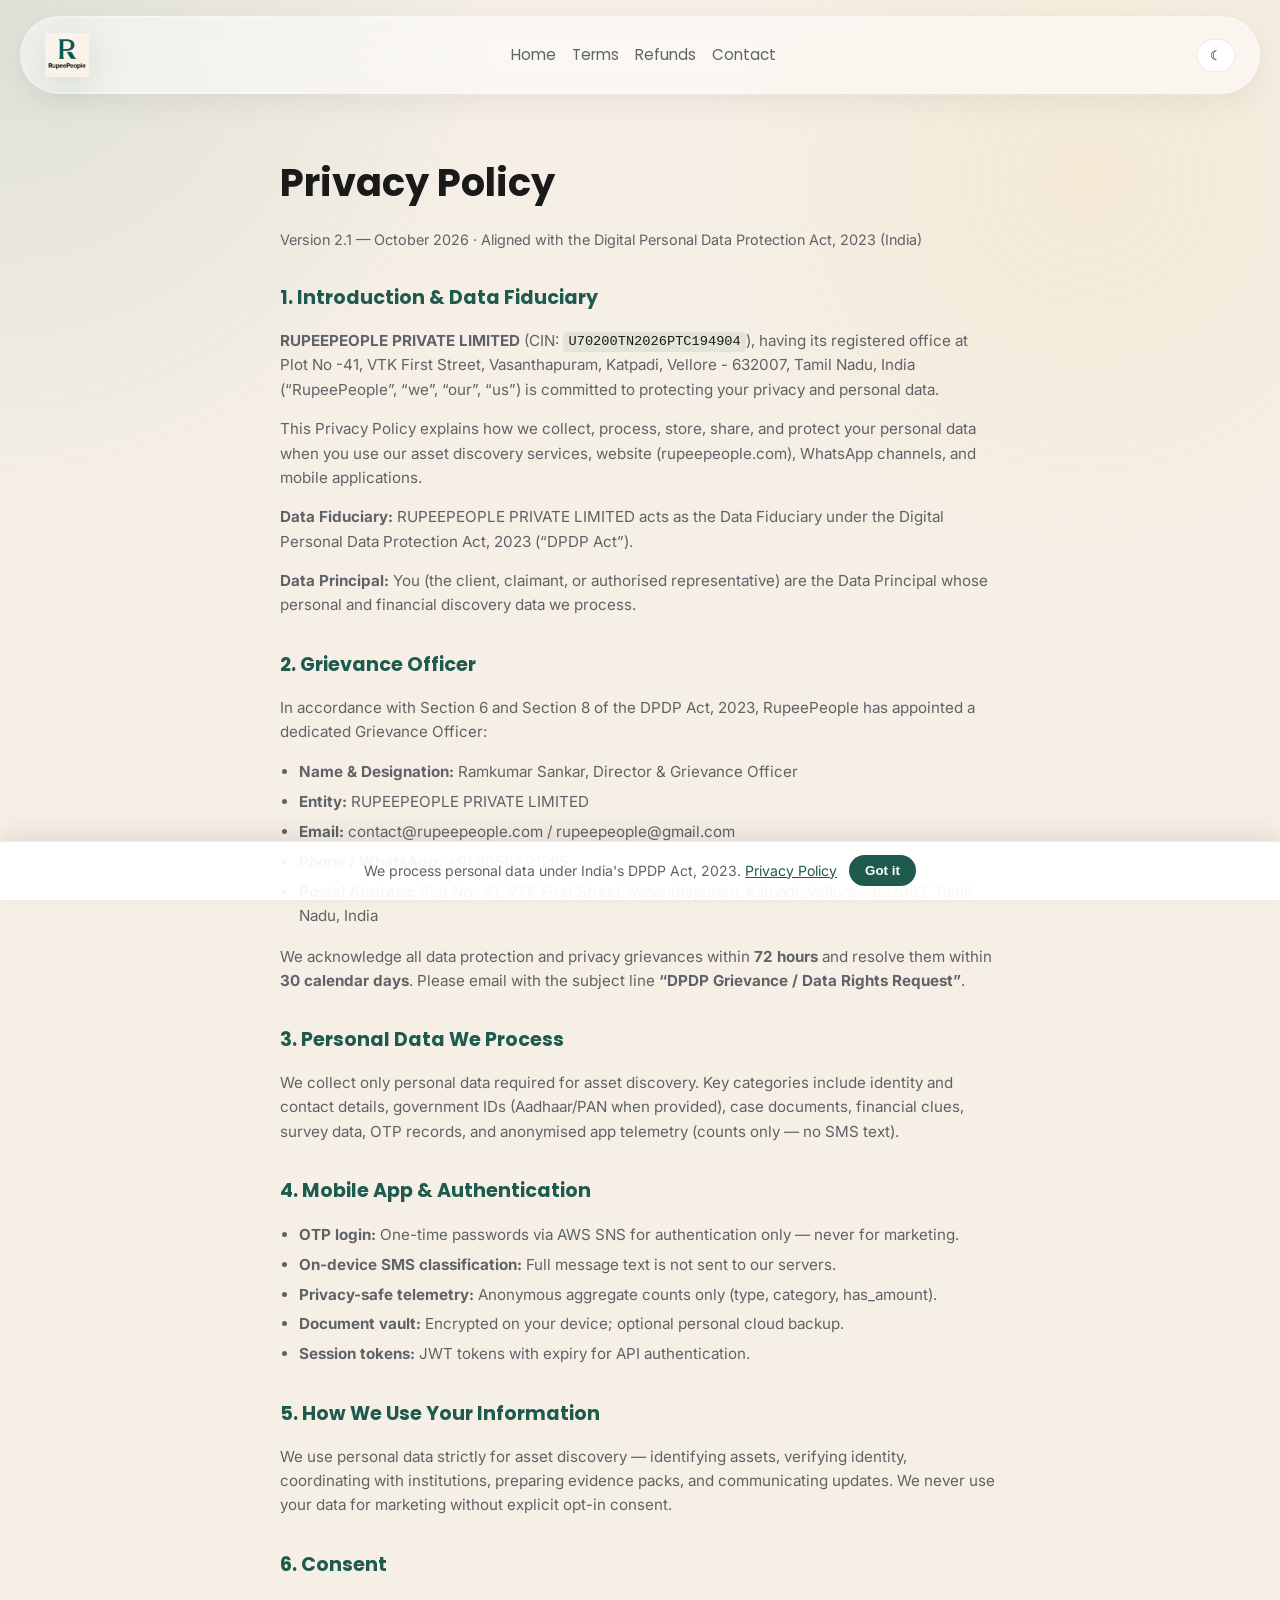
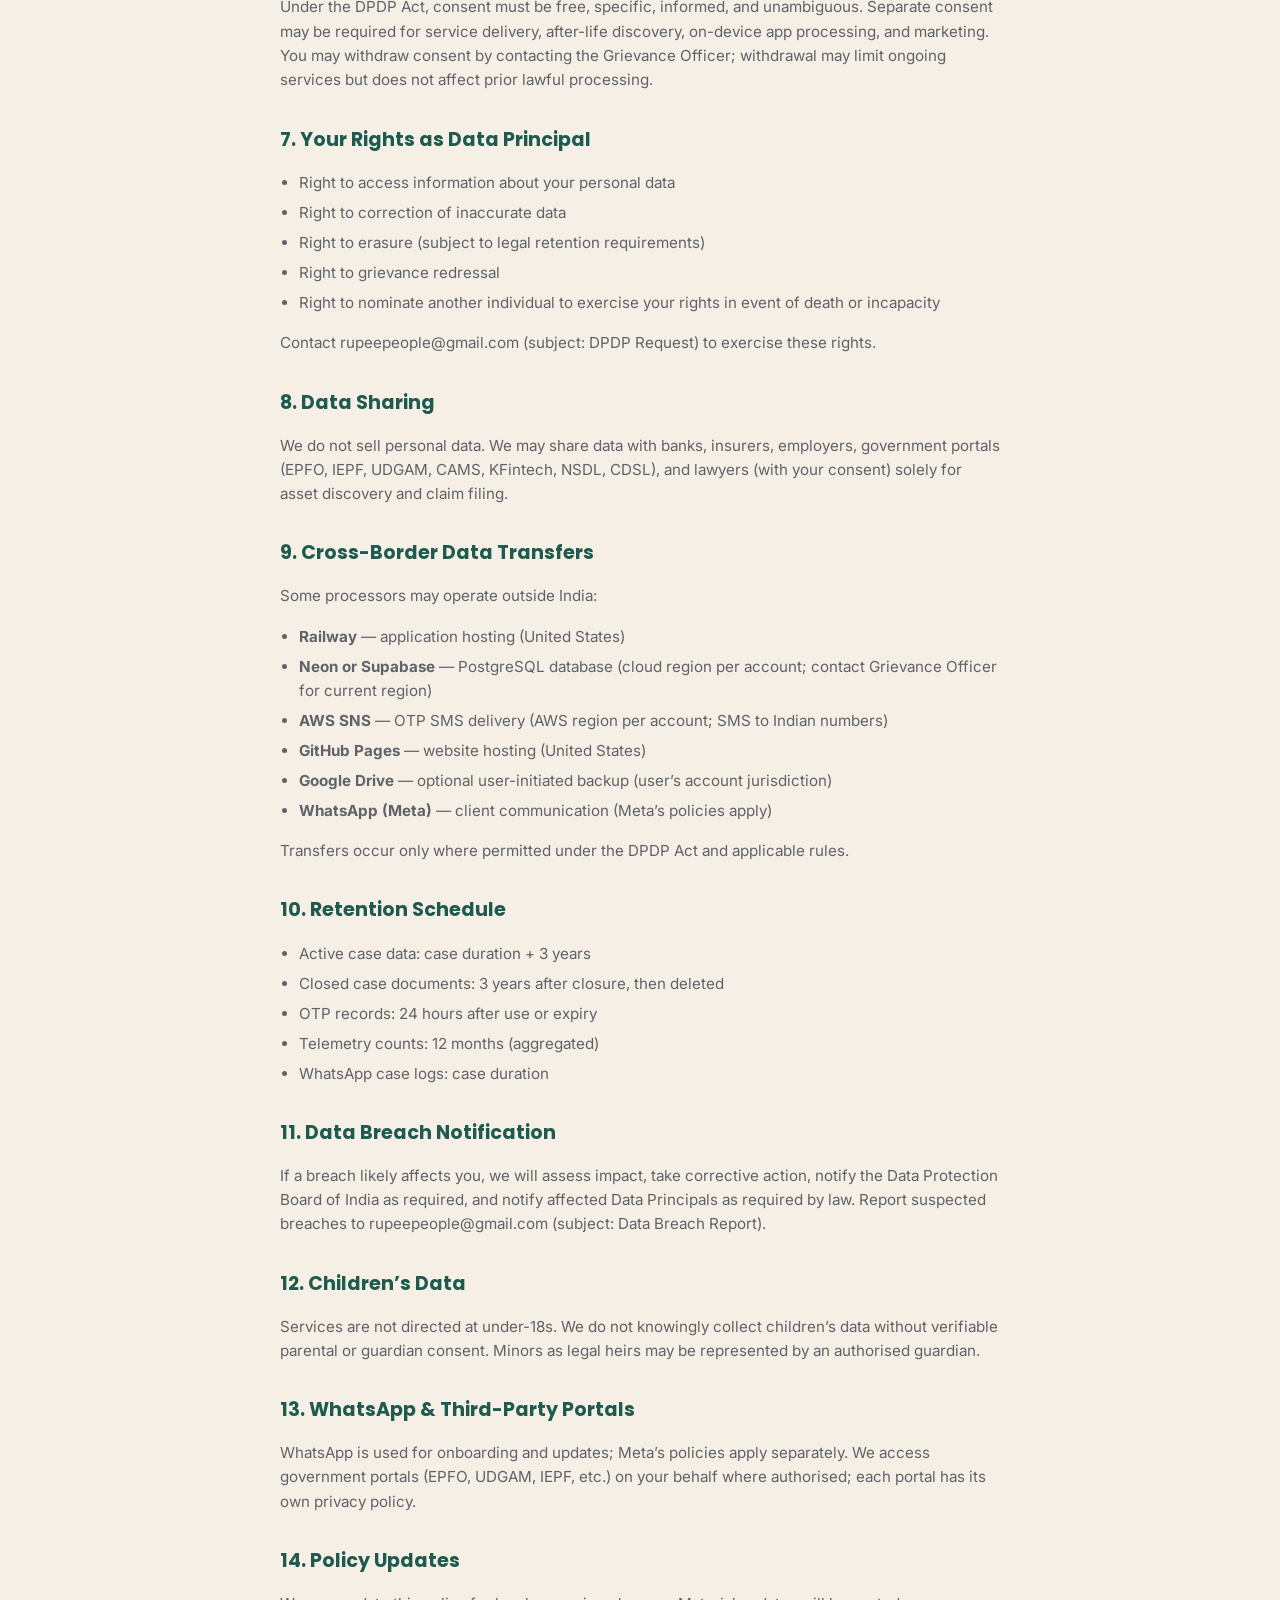
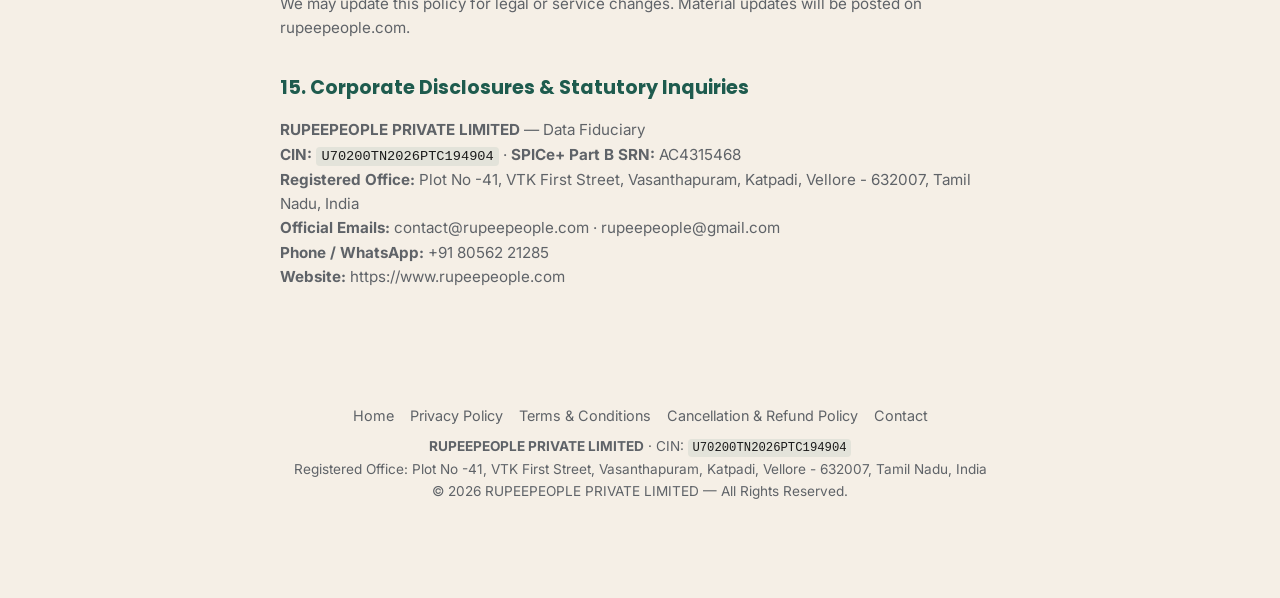
==== commit d1077510: "feat(compliance): add corporate disclosures (CIN, Registered Office) and Razorpay refund & cancellat" ====
--- a/privacy.html
+++ b/privacy.html
@@ -1,4 +1,4 @@
-﻿<!DOCTYPE html>
+<!DOCTYPE html>
 <html lang="en">
 <head>
   <meta charset="UTF-8" />
@@ -19,27 +19,32 @@
     <nav class="rp-nav">
       <a href="index.html">Home</a>
       <a href="terms.html">Terms</a>
+      <a href="refund-policy.html">Refunds</a>
+      <a href="index.html#contact">Contact</a>
     </nav>
     <button class="rp-dark-toggle" id="darkToggle" aria-label="Toggle dark mode">☾</button>
   </header>
 
   <main class="rp-legal">
     <h1>Privacy Policy</h1>
-    <p class="rp-legal-meta">Version 2.0 — August 2026 · Aligned with the Digital Personal Data Protection Act, 2023 (India)</p>
+    <p class="rp-legal-meta">Version 2.1 — October 2026 · Aligned with the Digital Personal Data Protection Act, 2023 (India)</p>
 
-    <h2>1. Introduction</h2>
-    <p>RupeePeople (“we”, “our”, “us”) is committed to protecting your privacy and personal data. This Privacy Policy explains how we collect, use, store, share, and safeguard your personal data when you use our asset discovery services, website, WhatsApp channels, and mobile application.</p>
-    <p><strong>Data Fiduciary:</strong> RupeePeople acts as a Data Fiduciary under the Digital Personal Data Protection Act, 2023 (“DPDP Act”).</p>
-    <p><strong>Data Principal:</strong> You are the Data Principal whose personal data we process.</p>
+    <h2>1. Introduction &amp; Data Fiduciary</h2>
+    <p><strong>RUPEEPEOPLE PRIVATE LIMITED</strong> (CIN: <code>U70200TN2026PTC194904</code>), having its registered office at Plot No -41, VTK First Street, Vasanthapuram, Katpadi, Vellore - 632007, Tamil Nadu, India (“RupeePeople”, “we”, “our”, “us”) is committed to protecting your privacy and personal data.</p>
+    <p>This Privacy Policy explains how we collect, process, store, share, and protect your personal data when you use our asset discovery services, website (<a href="https://www.rupeepeople.com">rupeepeople.com</a>), WhatsApp channels, and mobile applications.</p>
+    <p><strong>Data Fiduciary:</strong> RUPEEPEOPLE PRIVATE LIMITED acts as the Data Fiduciary under the Digital Personal Data Protection Act, 2023 (“DPDP Act”).</p>
+    <p><strong>Data Principal:</strong> You (the client, claimant, or authorised representative) are the Data Principal whose personal and financial discovery data we process.</p>
 
     <h2>2. Grievance Officer</h2>
-    <p>In accordance with the DPDP Act, RupeePeople has appointed a Grievance Officer:</p>
+    <p>In accordance with Section 6 and Section 8 of the DPDP Act, 2023, RupeePeople has appointed a dedicated Grievance Officer:</p>
     <ul>
-      <li><strong>Designation:</strong> RupeePeople Grievance Officer</li>
-      <li><strong>Email:</strong> <a href="mailto:rupeepeople@gmail.com">rupeepeople@gmail.com</a></li>
+      <li><strong>Name &amp; Designation:</strong> Ramkumar Sankar, Director &amp; Grievance Officer</li>
+      <li><strong>Entity:</strong> RUPEEPEOPLE PRIVATE LIMITED</li>
+      <li><strong>Email:</strong> <a href="mailto:contact@rupeepeople.com">contact@rupeepeople.com</a> / <a href="mailto:rupeepeople@gmail.com">rupeepeople@gmail.com</a></li>
       <li><strong>Phone / WhatsApp:</strong> <a href="tel:+918056221285">+91 80562 21285</a></li>
+      <li><strong>Postal Address:</strong> Plot No -41, VTK First Street, Vasanthapuram, Katpadi, Vellore - 632007, Tamil Nadu, India</li>
     </ul>
-    <p>We will acknowledge grievances within <strong>72 hours</strong> and aim to resolve them within <strong>30 days</strong>. Email us with subject line <strong>“DPDP Request”</strong>.</p>
+    <p>We acknowledge all data protection and privacy grievances within <strong>72 hours</strong> and resolve them within <strong>30 calendar days</strong>. Please email with the subject line <strong>“DPDP Grievance / Data Rights Request”</strong>.</p>
 
     <h2>3. Personal Data We Process</h2>
     <p>We collect only personal data required for asset discovery. Key categories include identity and contact details, government IDs (Aadhaar/PAN when provided), case documents, financial clues, survey data, OTP records, and anonymised app telemetry (counts only — no SMS text).</p>
@@ -105,16 +110,28 @@
     <h2>14. Policy Updates</h2>
     <p>We may update this policy for legal or service changes. Material updates will be posted on rupeepeople.com.</p>
 
-    <h2>15. Contact</h2>
-    <p>RupeePeople — Data Fiduciary<br />
-    Email: <a href="mailto:rupeepeople@gmail.com">rupeepeople@gmail.com</a><br />
-    Phone / WhatsApp: <a href="tel:+918056221285">+91 80562 21285</a><br />
-    Website: <a href="https://www.rupeepeople.com">rupeepeople.com</a></p>
+    <h2>15. Corporate Disclosures &amp; Statutory Inquiries</h2>
+    <p><strong>RUPEEPEOPLE PRIVATE LIMITED</strong> — Data Fiduciary<br />
+    <strong>CIN:</strong> <code>U70200TN2026PTC194904</code> · <strong>SPICe+ Part B SRN:</strong> AC4315468<br />
+    <strong>Registered Office:</strong> Plot No -41, VTK First Street, Vasanthapuram, Katpadi, Vellore - 632007, Tamil Nadu, India<br />
+    <strong>Official Emails:</strong> <a href="mailto:contact@rupeepeople.com">contact@rupeepeople.com</a> · <a href="mailto:rupeepeople@gmail.com">rupeepeople@gmail.com</a><br />
+    <strong>Phone / WhatsApp:</strong> <a href="tel:+918056221285">+91 80562 21285</a><br />
+    <strong>Website:</strong> <a href="https://www.rupeepeople.com">https://www.rupeepeople.com</a></p>
   </main>
 
   <footer class="rp-footer">
-    <nav class="rp-footer-links"><a href="index.html">Home</a><a href="terms.html">Terms</a></nav>
-    <span>© 2026 RupeePeople — All Rights Reserved.</span>
+    <nav class="rp-footer-links">
+      <a href="index.html">Home</a>
+      <a href="privacy.html">Privacy Policy</a>
+      <a href="terms.html">Terms &amp; Conditions</a>
+      <a href="refund-policy.html">Cancellation &amp; Refund Policy</a>
+      <a href="index.html#contact">Contact</a>
+    </nav>
+    <div class="rp-footer-legal" style="margin-top:0.6rem; font-size:0.85rem; line-height:1.6; color:var(--muted);">
+      <strong>RUPEEPEOPLE PRIVATE LIMITED</strong> · CIN: <code>U70200TN2026PTC194904</code><br />
+      Registered Office: Plot No -41, VTK First Street, Vasanthapuram, Katpadi, Vellore - 632007, Tamil Nadu, India<br />
+      <span>© 2026 RUPEEPEOPLE PRIVATE LIMITED — All Rights Reserved.</span>
+    </div>
   </footer>
 </body>
 </html>
--- a/style.css
+++ b/style.css
@@ -1,4 +1,4 @@
-﻿:root {
+:root {
   --bg: #F5EFE6;
   --bg-2: #ffffff;
   --text: #1A1A1A;
@@ -337,19 +337,37 @@
   backdrop-filter: blur(10px);
 }
 
+.rp-wa-icon {
+  width: 1.25em;
+  height: 1.25em;
+  vertical-align: -0.28em;
+  margin-right: 0.2rem;
+}
+
 .rp-whatsapp-fab {
   position: fixed;
   right: 1.2rem;
   bottom: 1.2rem;
-  border: 0;
-  border-radius: 999px;
-  width: 58px;
-  height: 58px;
-  font-size: 1.4rem;
-  background: linear-gradient(135deg, var(--accent), var(--accent-2));
-  color: white;
-  box-shadow: 0 16px 30px rgba(30, 91, 78, 0.24);
-  cursor: pointer;
+  z-index: 30;
+  width: 60px;
+  height: 60px;
+  padding: 0;
+  border-radius: 50%;
+  line-height: 0;
+  overflow: hidden;
+  box-shadow: 0 8px 24px rgba(37, 211, 102, 0.45);
+  transition: transform 180ms ease, box-shadow 180ms ease;
+}
+
+.rp-whatsapp-fab img {
+  width: 60px;
+  height: 60px;
+  display: block;
+}
+
+.rp-whatsapp-fab:hover {
+  transform: scale(1.06);
+  box-shadow: 0 10px 28px rgba(37, 211, 102, 0.55);
 }
 
 .rp-footer {
@@ -445,7 +463,6 @@
 .rp-legal p, .rp-legal li { color: var(--muted); font-size: 0.95rem; }
 .rp-legal ul { padding-left: 1.2rem; }
 .rp-legal ul li { margin-bottom: 0.35rem; }
-.rp-whatsapp-fab { z-index: 30; }
 .rp-hero { min-height: 88vh; }
 .rp-hero h1 { font-size: clamp(2rem, 4vw, 3.2rem); max-width: 820px; font-weight: 700; line-height: 1.1; }
 @media (max-width: 900px) { .rp-trust-list { grid-template-columns: repeat(2, minmax(0, 1fr)); } }
@@ -504,3 +521,16 @@
 body.dark .rp-privacy-banner { background: rgba(15, 23, 20, 0.95); color: var(--muted); }
 body.has-privacy-banner { padding-bottom: 4rem; }
 body.has-privacy-banner .rp-whatsapp-fab { bottom: 4.5rem; }
+
+code {
+  font-family: ui-monospace, SFMono-Regular, Menlo, Monaco, Consolas, "Liberation Mono", "Courier New", monospace;
+  font-size: 0.9em;
+  background: rgba(30, 91, 78, 0.08);
+  color: var(--text);
+  padding: 0.15em 0.4em;
+  border-radius: 4px;
+}
+body.dark code {
+  background: rgba(255, 255, 255, 0.08);
+  color: var(--accent);
+}
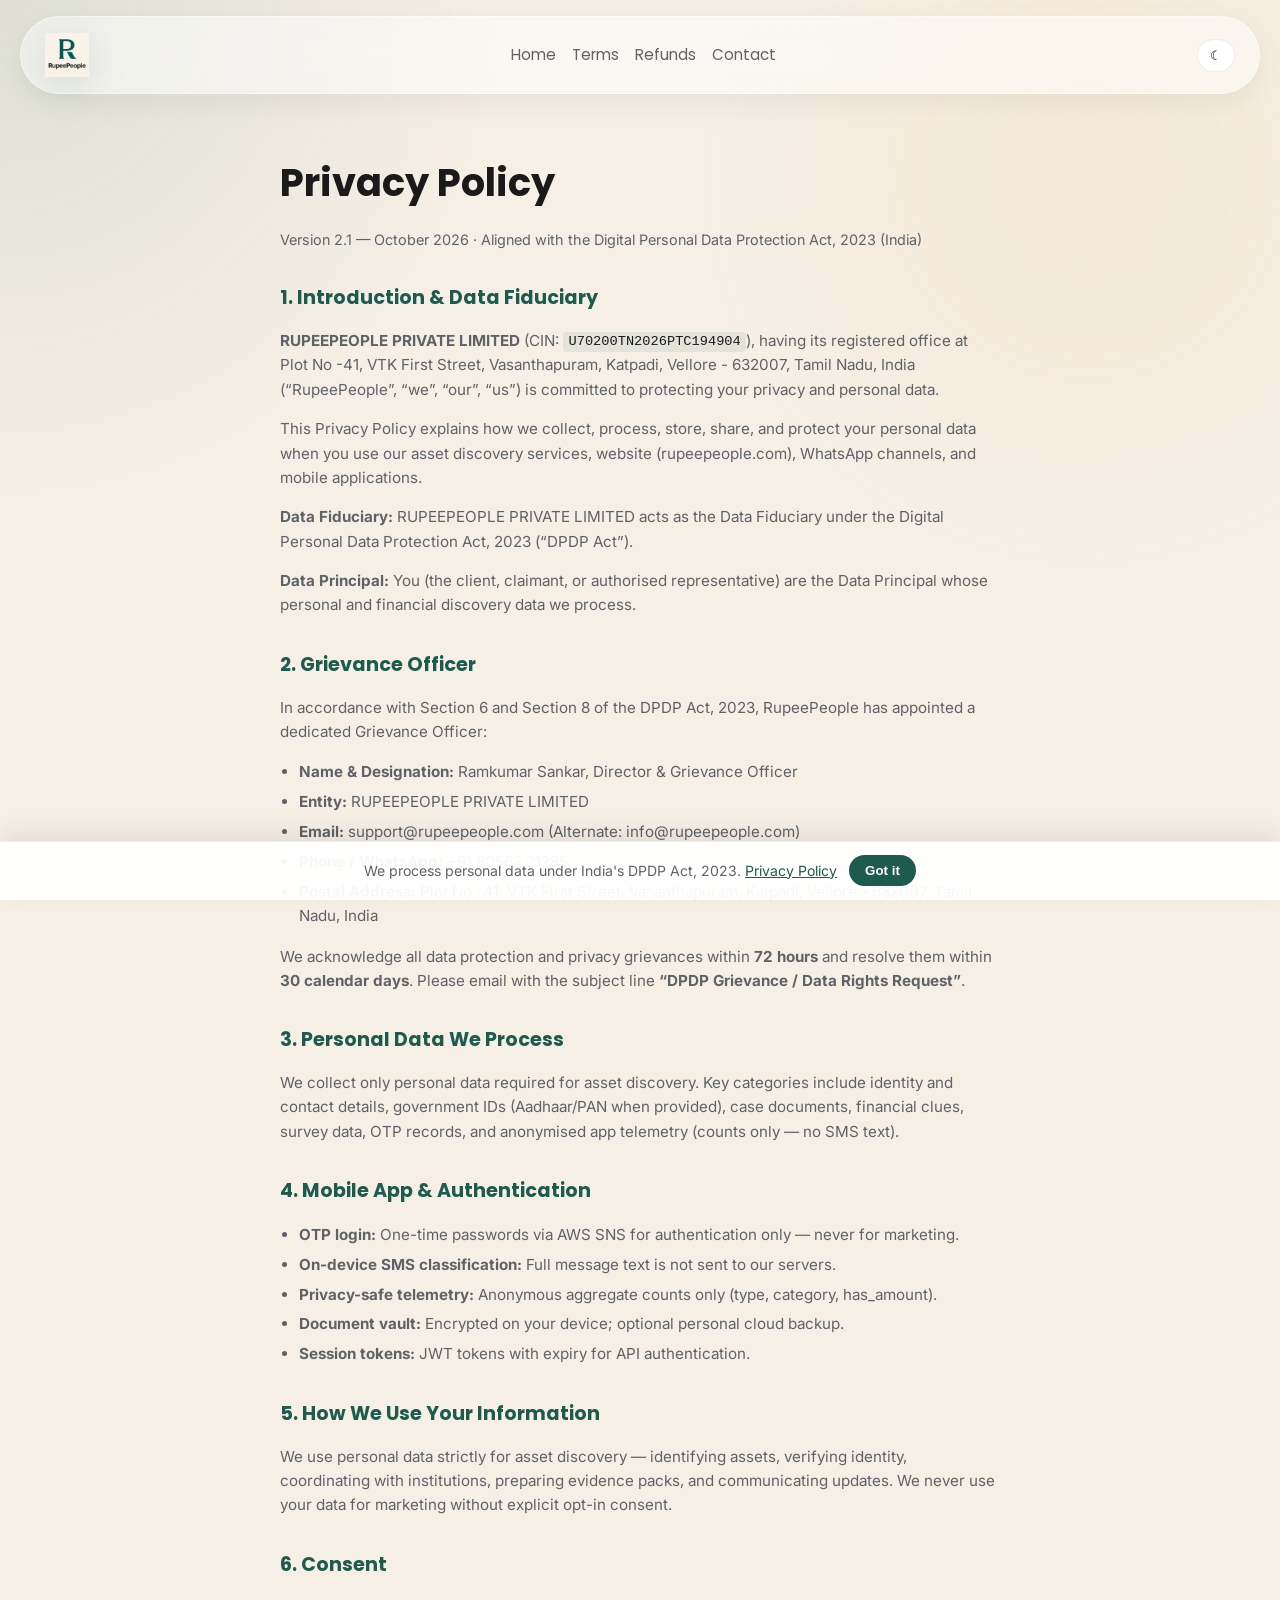
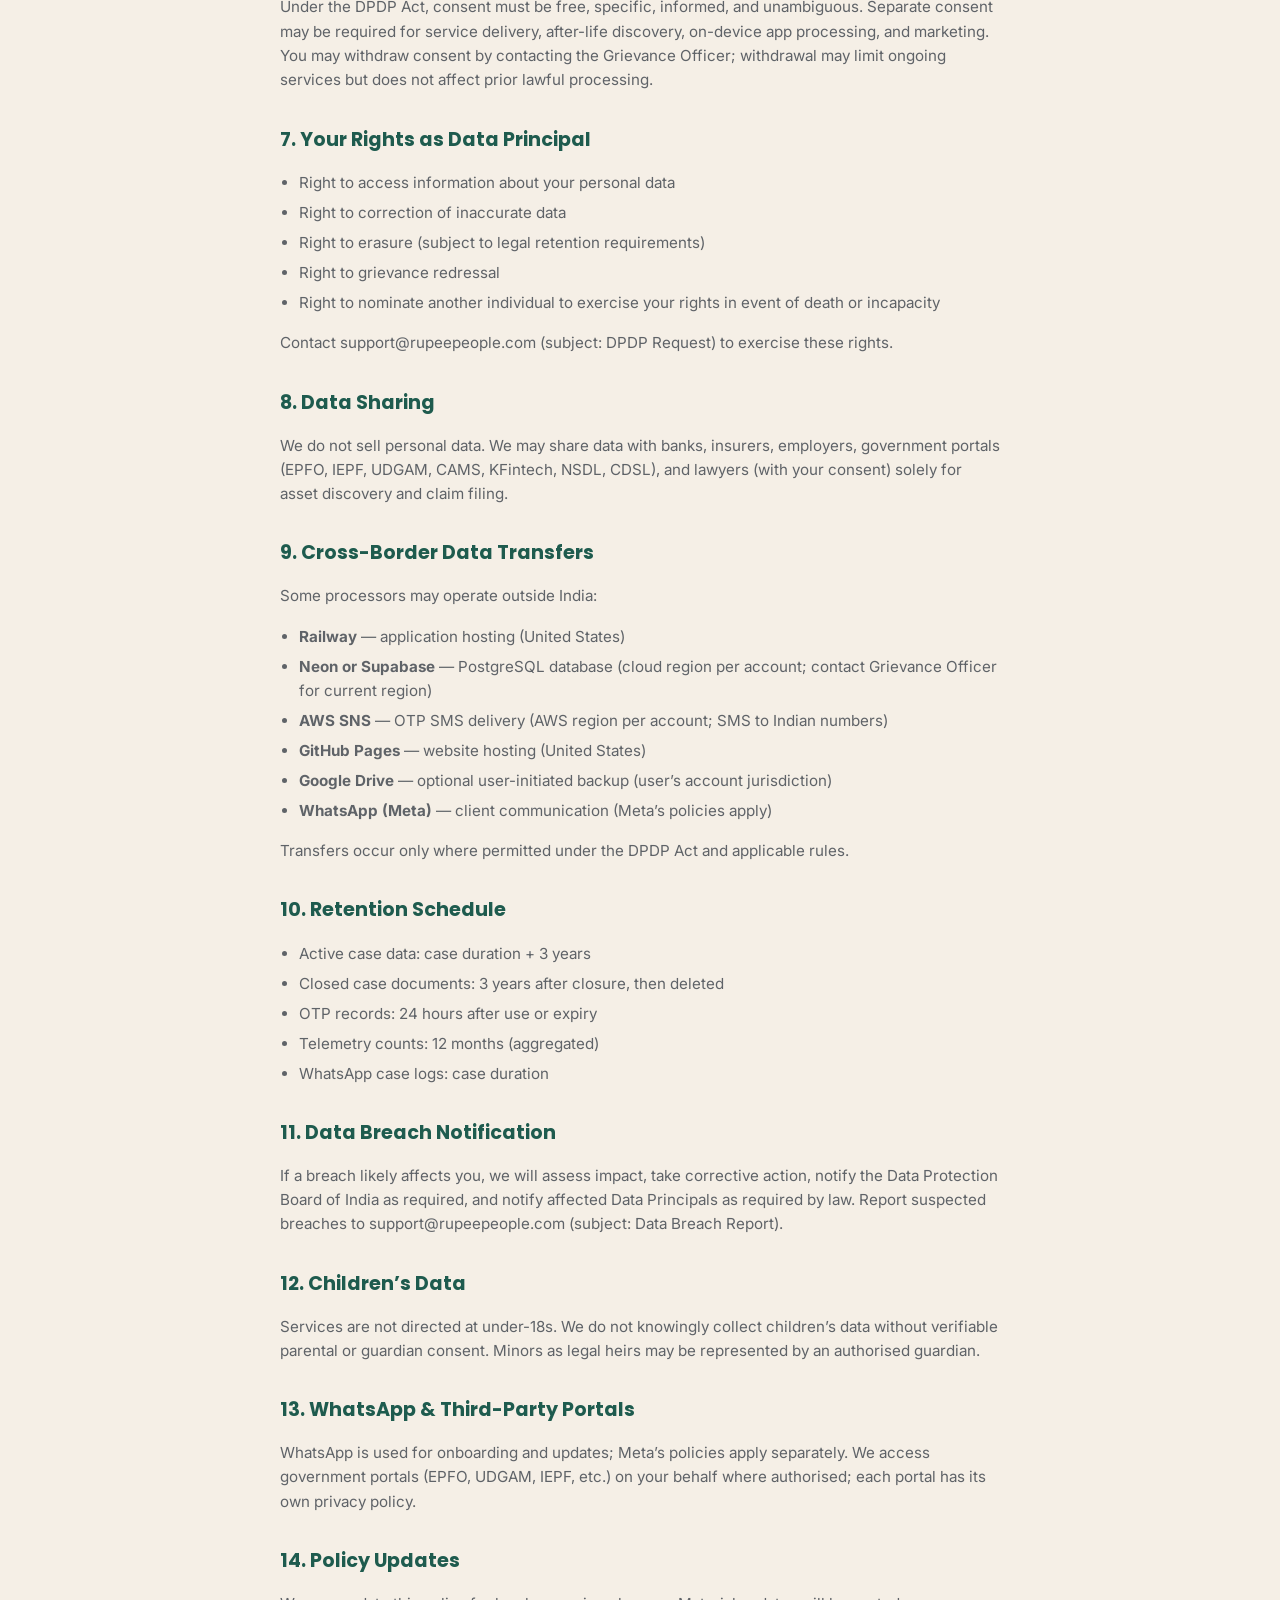
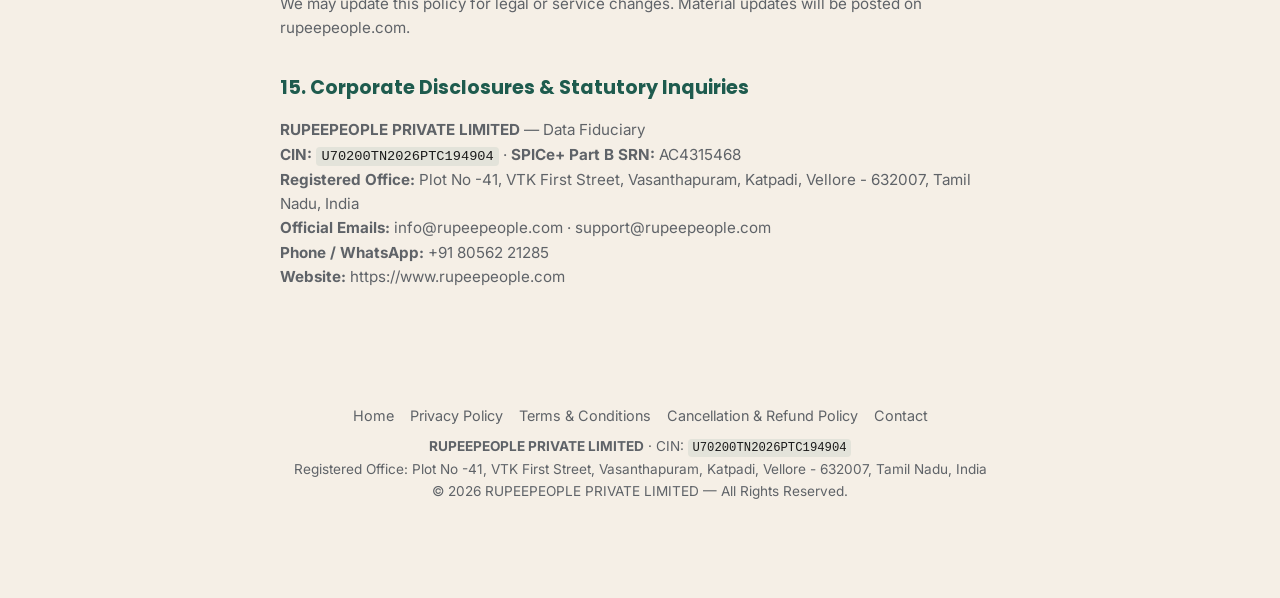
==== commit 5b48d1c9: "feat(compliance): enforce Option A branded domain emails (info@ and support@) across website" ====
--- a/privacy.html
+++ b/privacy.html
@@ -40,7 +40,7 @@
     <ul>
       <li><strong>Name &amp; Designation:</strong> Ramkumar Sankar, Director &amp; Grievance Officer</li>
       <li><strong>Entity:</strong> RUPEEPEOPLE PRIVATE LIMITED</li>
-      <li><strong>Email:</strong> <a href="mailto:contact@rupeepeople.com">contact@rupeepeople.com</a> / <a href="mailto:rupeepeople@gmail.com">rupeepeople@gmail.com</a></li>
+      <li><strong>Email:</strong> <a href="mailto:support@rupeepeople.com">support@rupeepeople.com</a> (Alternate: <a href="mailto:info@rupeepeople.com">info@rupeepeople.com</a>)</li>
       <li><strong>Phone / WhatsApp:</strong> <a href="tel:+918056221285">+91 80562 21285</a></li>
       <li><strong>Postal Address:</strong> Plot No -41, VTK First Street, Vasanthapuram, Katpadi, Vellore - 632007, Tamil Nadu, India</li>
     </ul>
@@ -72,7 +72,7 @@
       <li>Right to grievance redressal</li>
       <li>Right to nominate another individual to exercise your rights in event of death or incapacity</li>
     </ul>
-    <p>Contact <a href="mailto:rupeepeople@gmail.com">rupeepeople@gmail.com</a> (subject: DPDP Request) to exercise these rights.</p>
+    <p>Contact <a href="mailto:support@rupeepeople.com">support@rupeepeople.com</a> (subject: DPDP Request) to exercise these rights.</p>
 
     <h2>8. Data Sharing</h2>
     <p>We do not sell personal data. We may share data with banks, insurers, employers, government portals (EPFO, IEPF, UDGAM, CAMS, KFintech, NSDL, CDSL), and lawyers (with your consent) solely for asset discovery and claim filing.</p>
@@ -99,7 +99,7 @@
     </ul>
 
     <h2>11. Data Breach Notification</h2>
-    <p>If a breach likely affects you, we will assess impact, take corrective action, notify the Data Protection Board of India as required, and notify affected Data Principals as required by law. Report suspected breaches to <a href="mailto:rupeepeople@gmail.com">rupeepeople@gmail.com</a> (subject: Data Breach Report).</p>
+    <p>If a breach likely affects you, we will assess impact, take corrective action, notify the Data Protection Board of India as required, and notify affected Data Principals as required by law. Report suspected breaches to <a href="mailto:support@rupeepeople.com">support@rupeepeople.com</a> (subject: Data Breach Report).</p>
 
     <h2>12. Children’s Data</h2>
     <p>Services are not directed at under-18s. We do not knowingly collect children’s data without verifiable parental or guardian consent. Minors as legal heirs may be represented by an authorised guardian.</p>
@@ -114,7 +114,7 @@
     <p><strong>RUPEEPEOPLE PRIVATE LIMITED</strong> — Data Fiduciary<br />
     <strong>CIN:</strong> <code>U70200TN2026PTC194904</code> · <strong>SPICe+ Part B SRN:</strong> AC4315468<br />
     <strong>Registered Office:</strong> Plot No -41, VTK First Street, Vasanthapuram, Katpadi, Vellore - 632007, Tamil Nadu, India<br />
-    <strong>Official Emails:</strong> <a href="mailto:contact@rupeepeople.com">contact@rupeepeople.com</a> · <a href="mailto:rupeepeople@gmail.com">rupeepeople@gmail.com</a><br />
+    <strong>Official Emails:</strong> <a href="mailto:info@rupeepeople.com">info@rupeepeople.com</a> · <a href="mailto:support@rupeepeople.com">support@rupeepeople.com</a><br />
     <strong>Phone / WhatsApp:</strong> <a href="tel:+918056221285">+91 80562 21285</a><br />
     <strong>Website:</strong> <a href="https://www.rupeepeople.com">https://www.rupeepeople.com</a></p>
   </main>
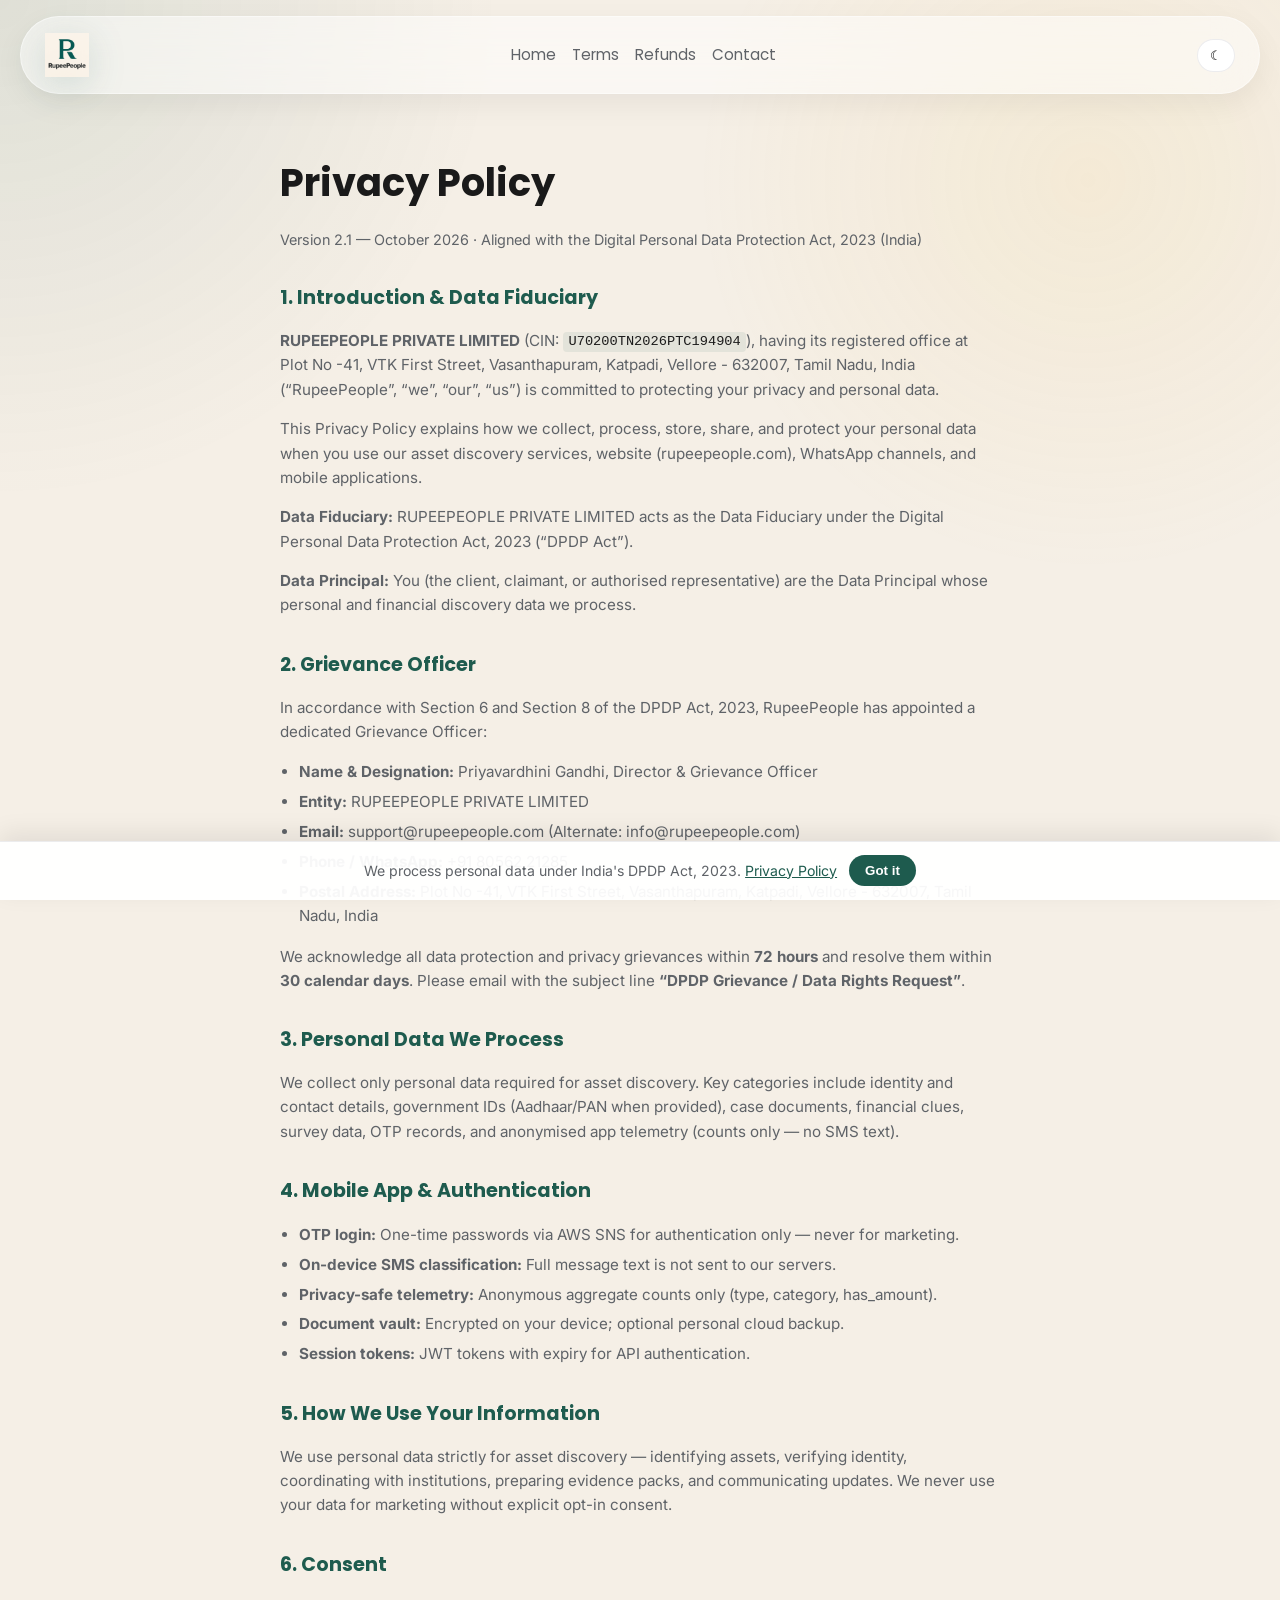
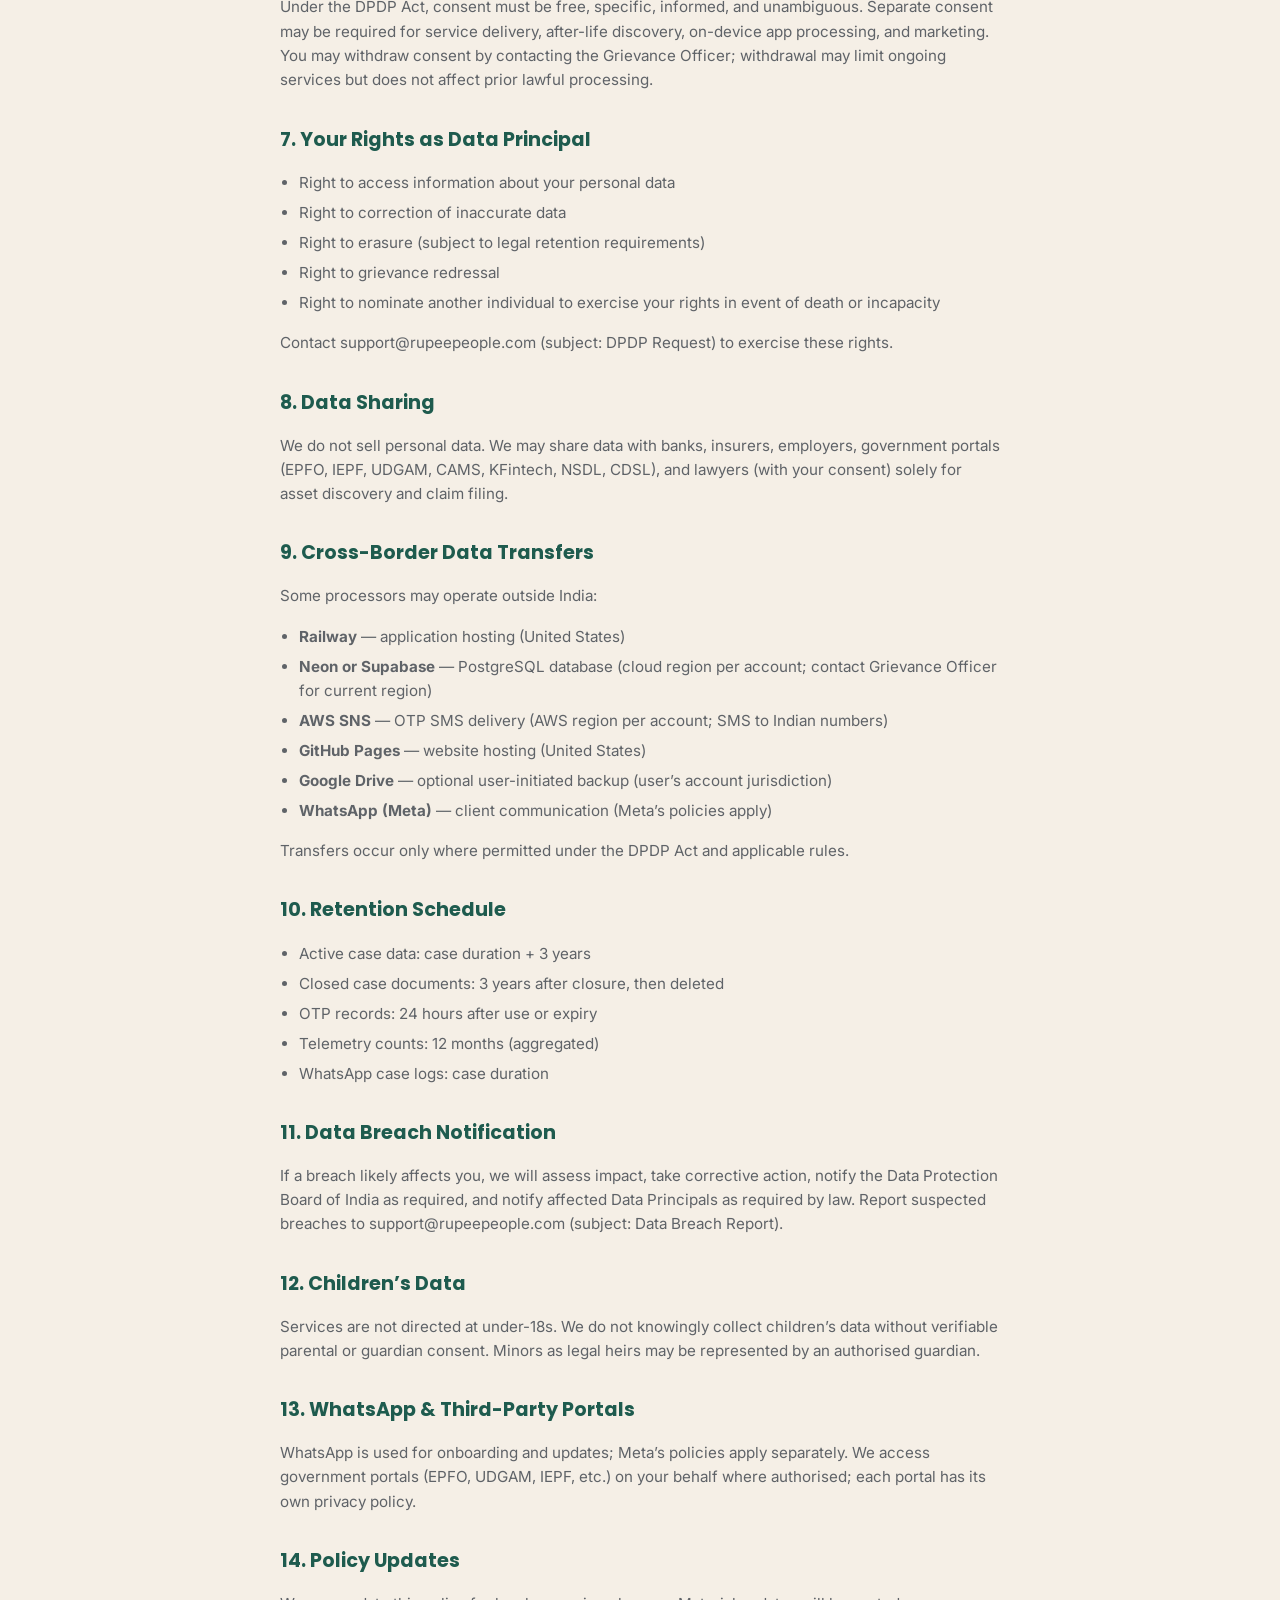
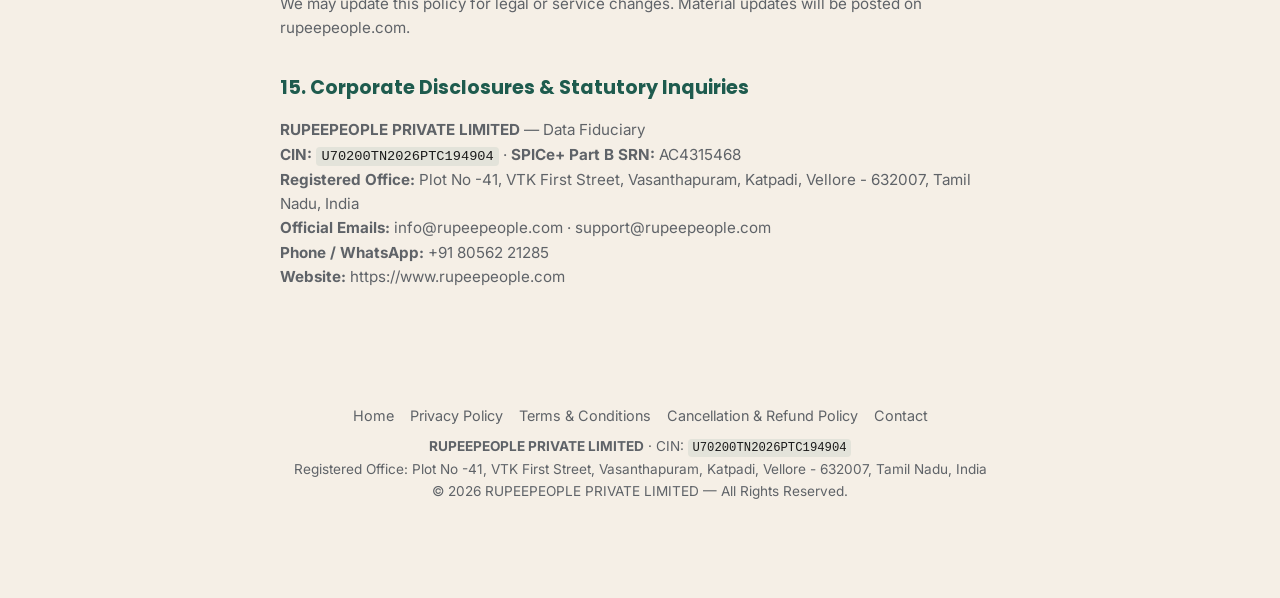
==== commit e5dd7002: "fix(compliance): update Grievance Officer to Priyavardhini Gandhi (Director) per DPDP Act" ====
--- a/privacy.html
+++ b/privacy.html
@@ -38,7 +38,7 @@
     <h2>2. Grievance Officer</h2>
     <p>In accordance with Section 6 and Section 8 of the DPDP Act, 2023, RupeePeople has appointed a dedicated Grievance Officer:</p>
     <ul>
-      <li><strong>Name &amp; Designation:</strong> Ramkumar Sankar, Director &amp; Grievance Officer</li>
+      <li><strong>Name &amp; Designation:</strong> Priyavardhini Gandhi, Director &amp; Grievance Officer</li>
       <li><strong>Entity:</strong> RUPEEPEOPLE PRIVATE LIMITED</li>
       <li><strong>Email:</strong> <a href="mailto:support@rupeepeople.com">support@rupeepeople.com</a> (Alternate: <a href="mailto:info@rupeepeople.com">info@rupeepeople.com</a>)</li>
       <li><strong>Phone / WhatsApp:</strong> <a href="tel:+918056221285">+91 80562 21285</a></li>
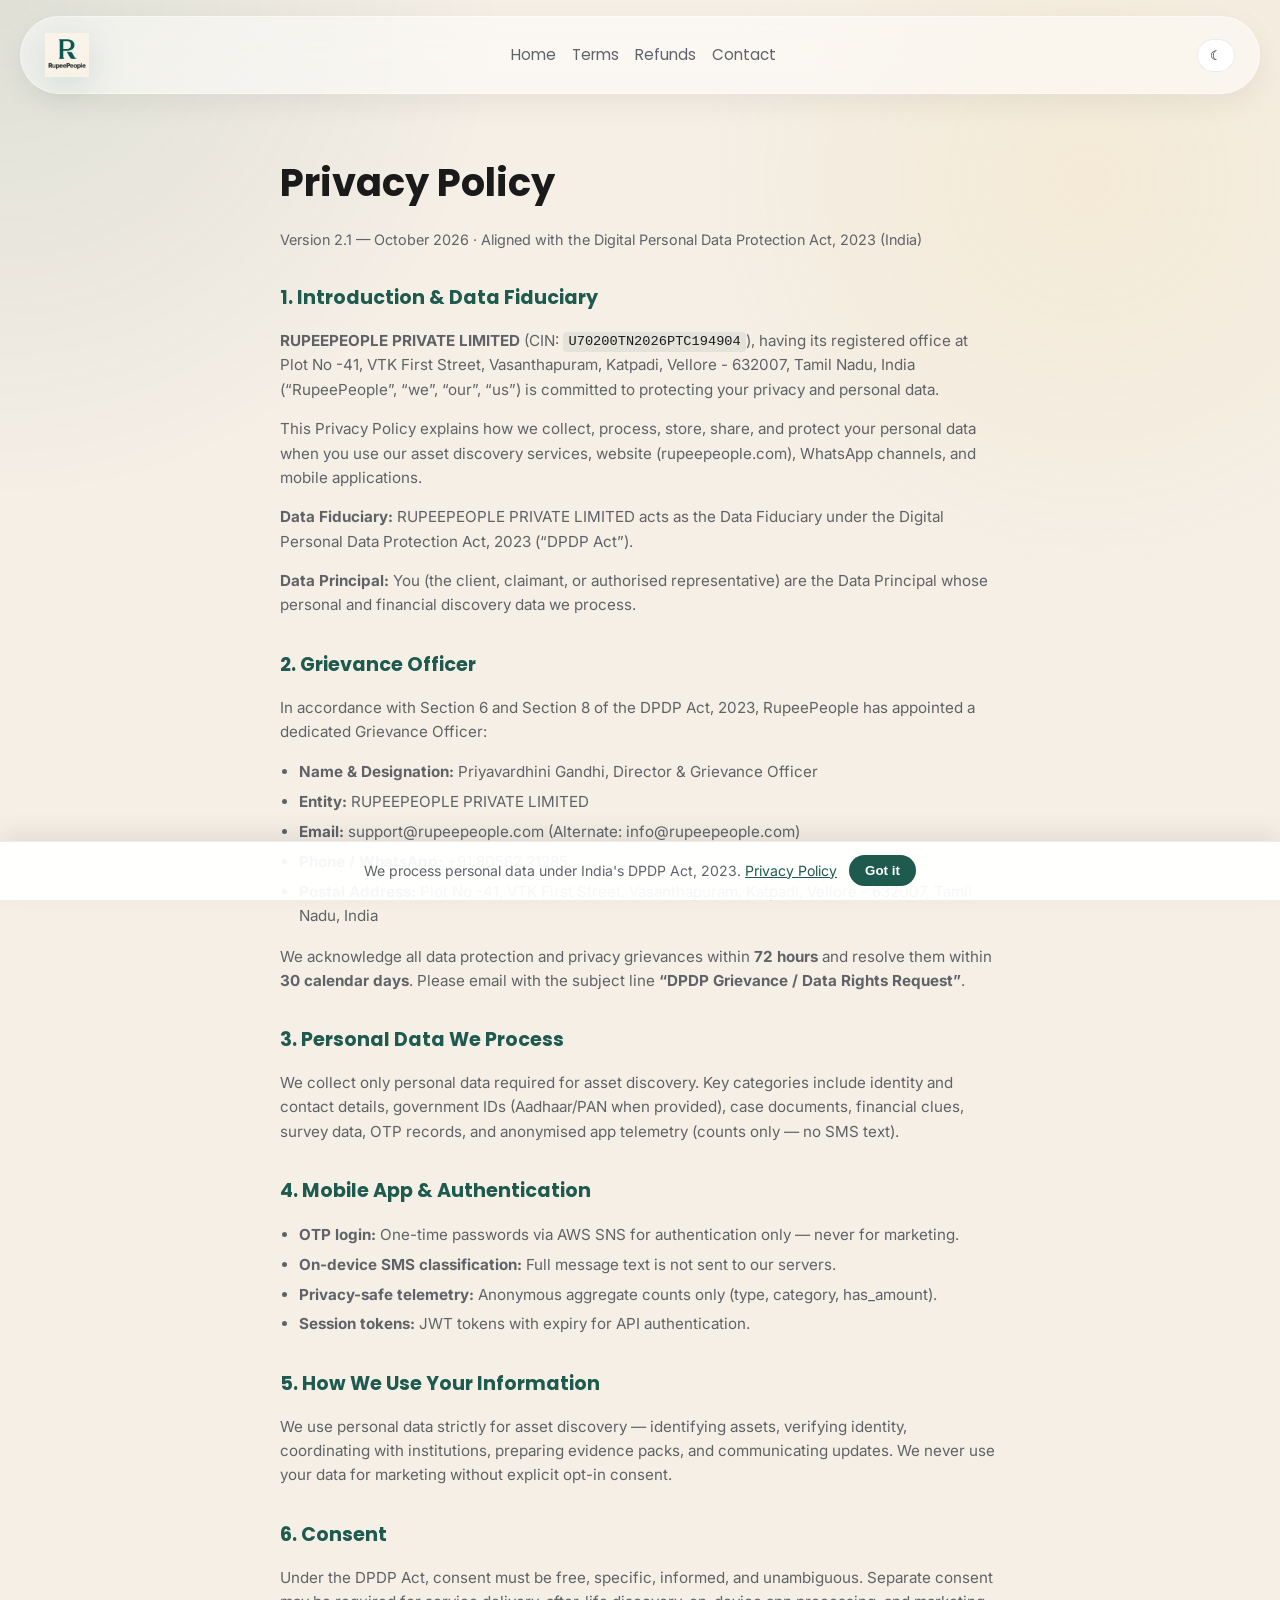
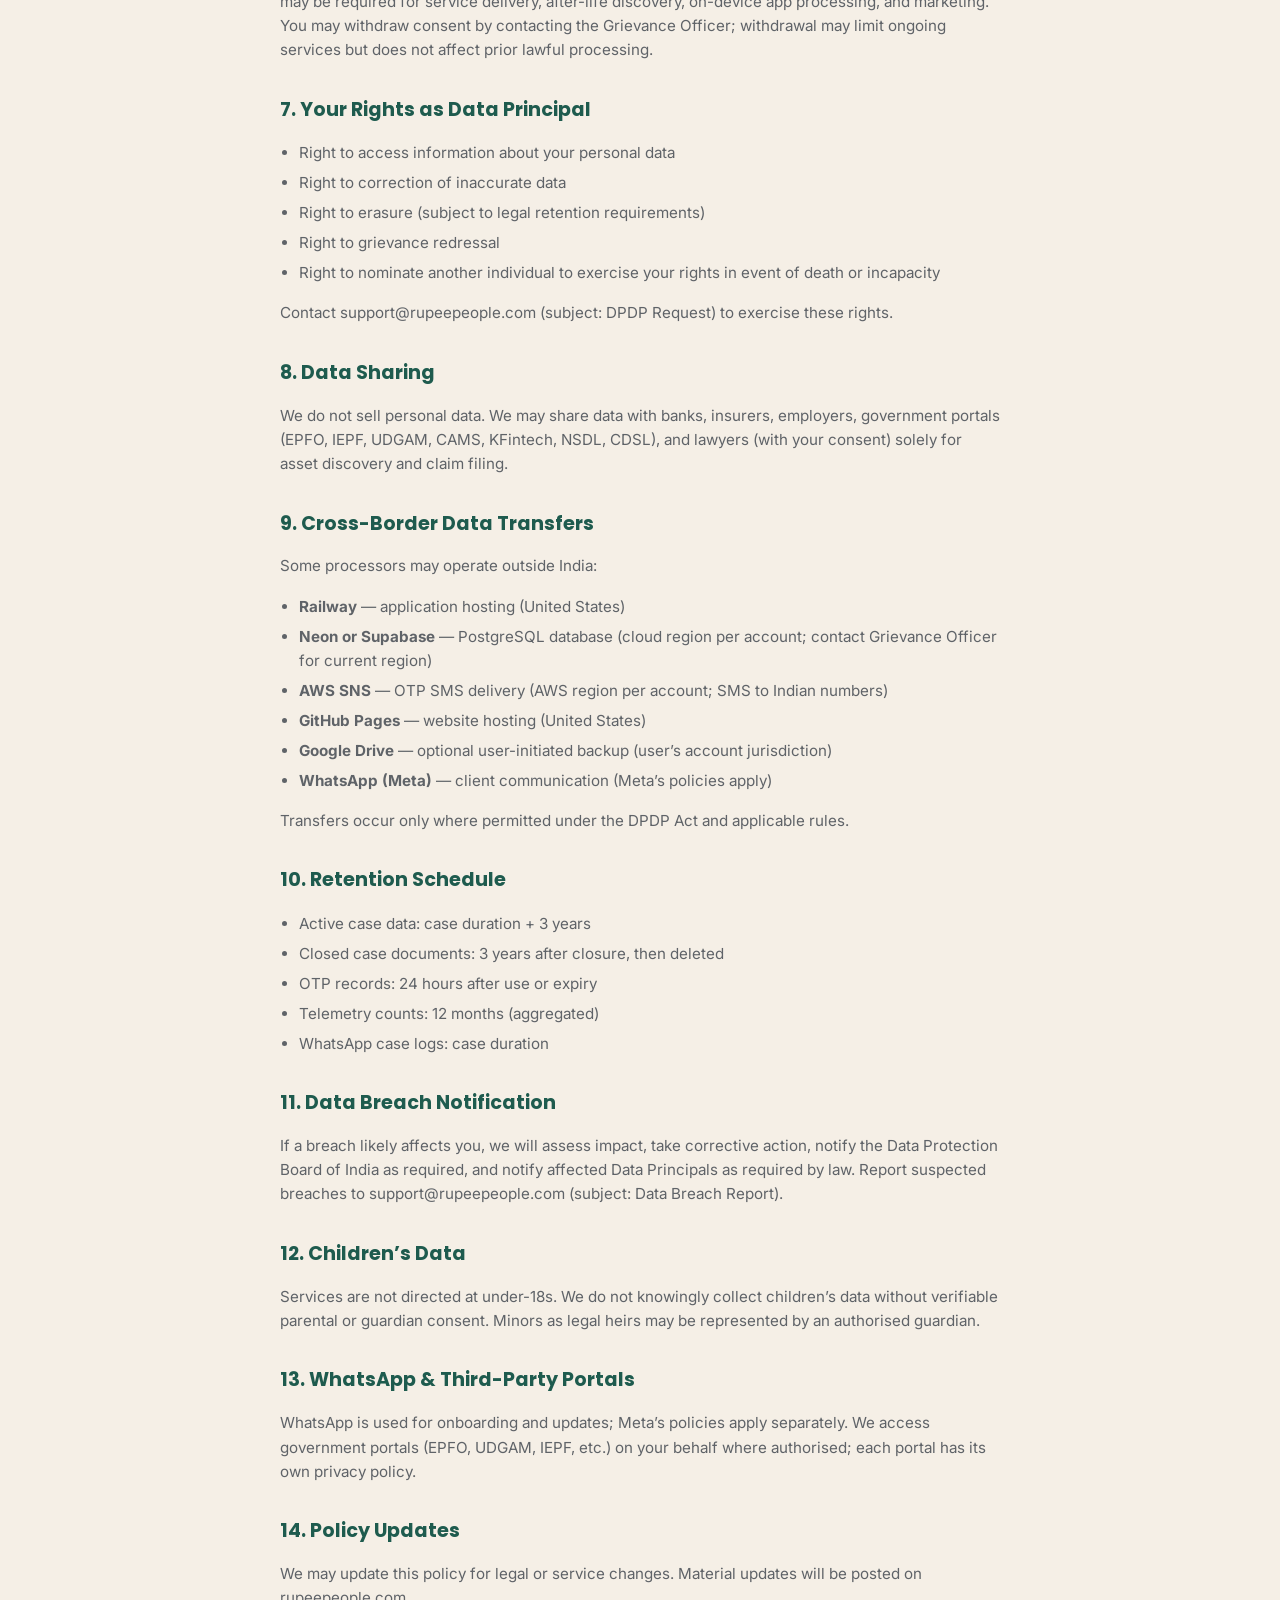
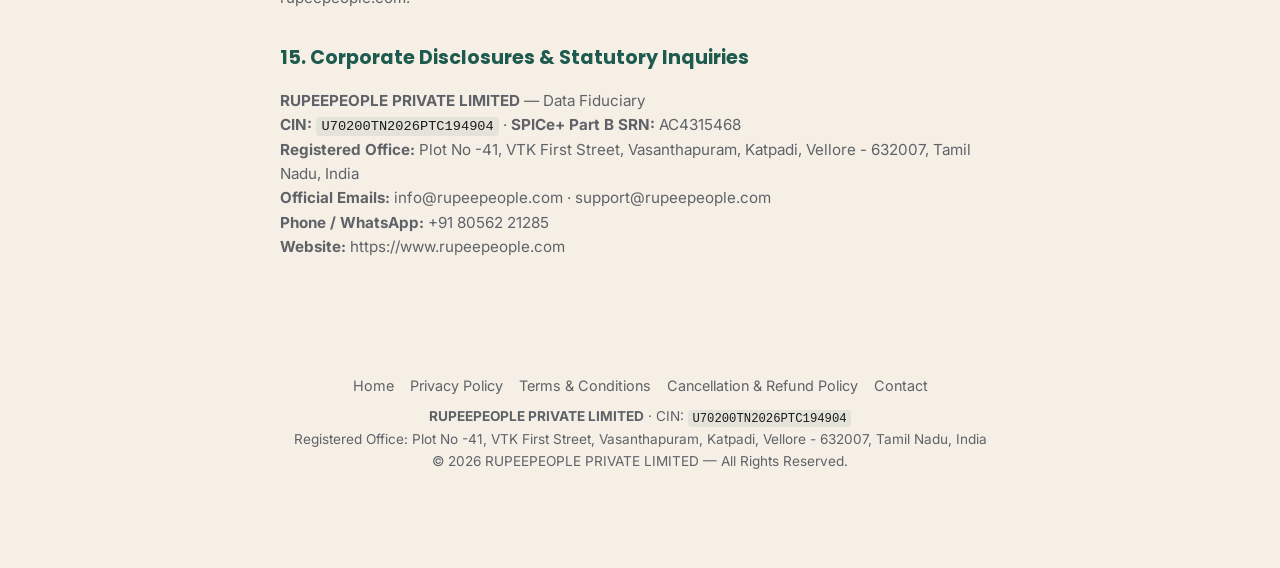
==== commit a454dfca: "feat: de-scope vault feature from landing page and privacy policy for launch" ====
--- a/privacy.html
+++ b/privacy.html
@@ -54,7 +54,6 @@
       <li><strong>OTP login:</strong> One-time passwords via AWS SNS for authentication only — never for marketing.</li>
       <li><strong>On-device SMS classification:</strong> Full message text is not sent to our servers.</li>
       <li><strong>Privacy-safe telemetry:</strong> Anonymous aggregate counts only (type, category, has_amount).</li>
-      <li><strong>Document vault:</strong> Encrypted on your device; optional personal cloud backup.</li>
       <li><strong>Session tokens:</strong> JWT tokens with expiry for API authentication.</li>
     </ul>
 
